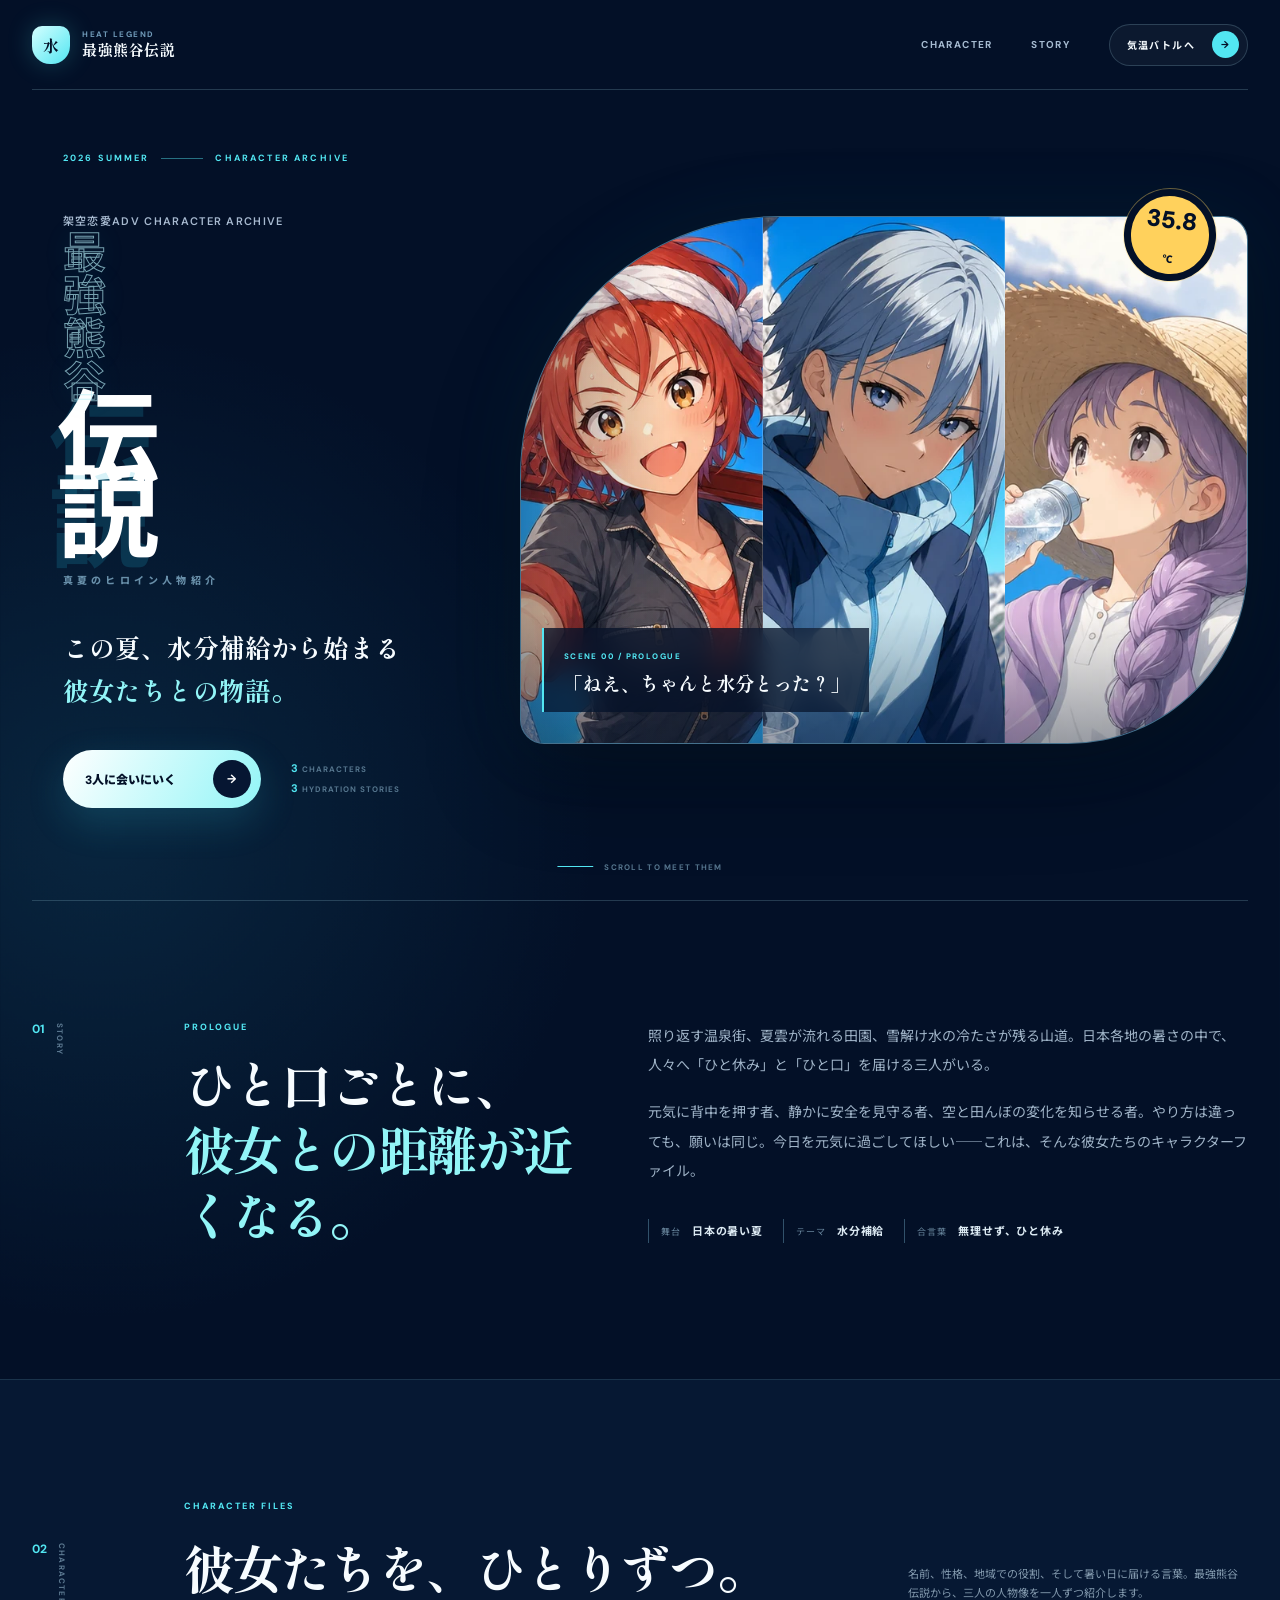
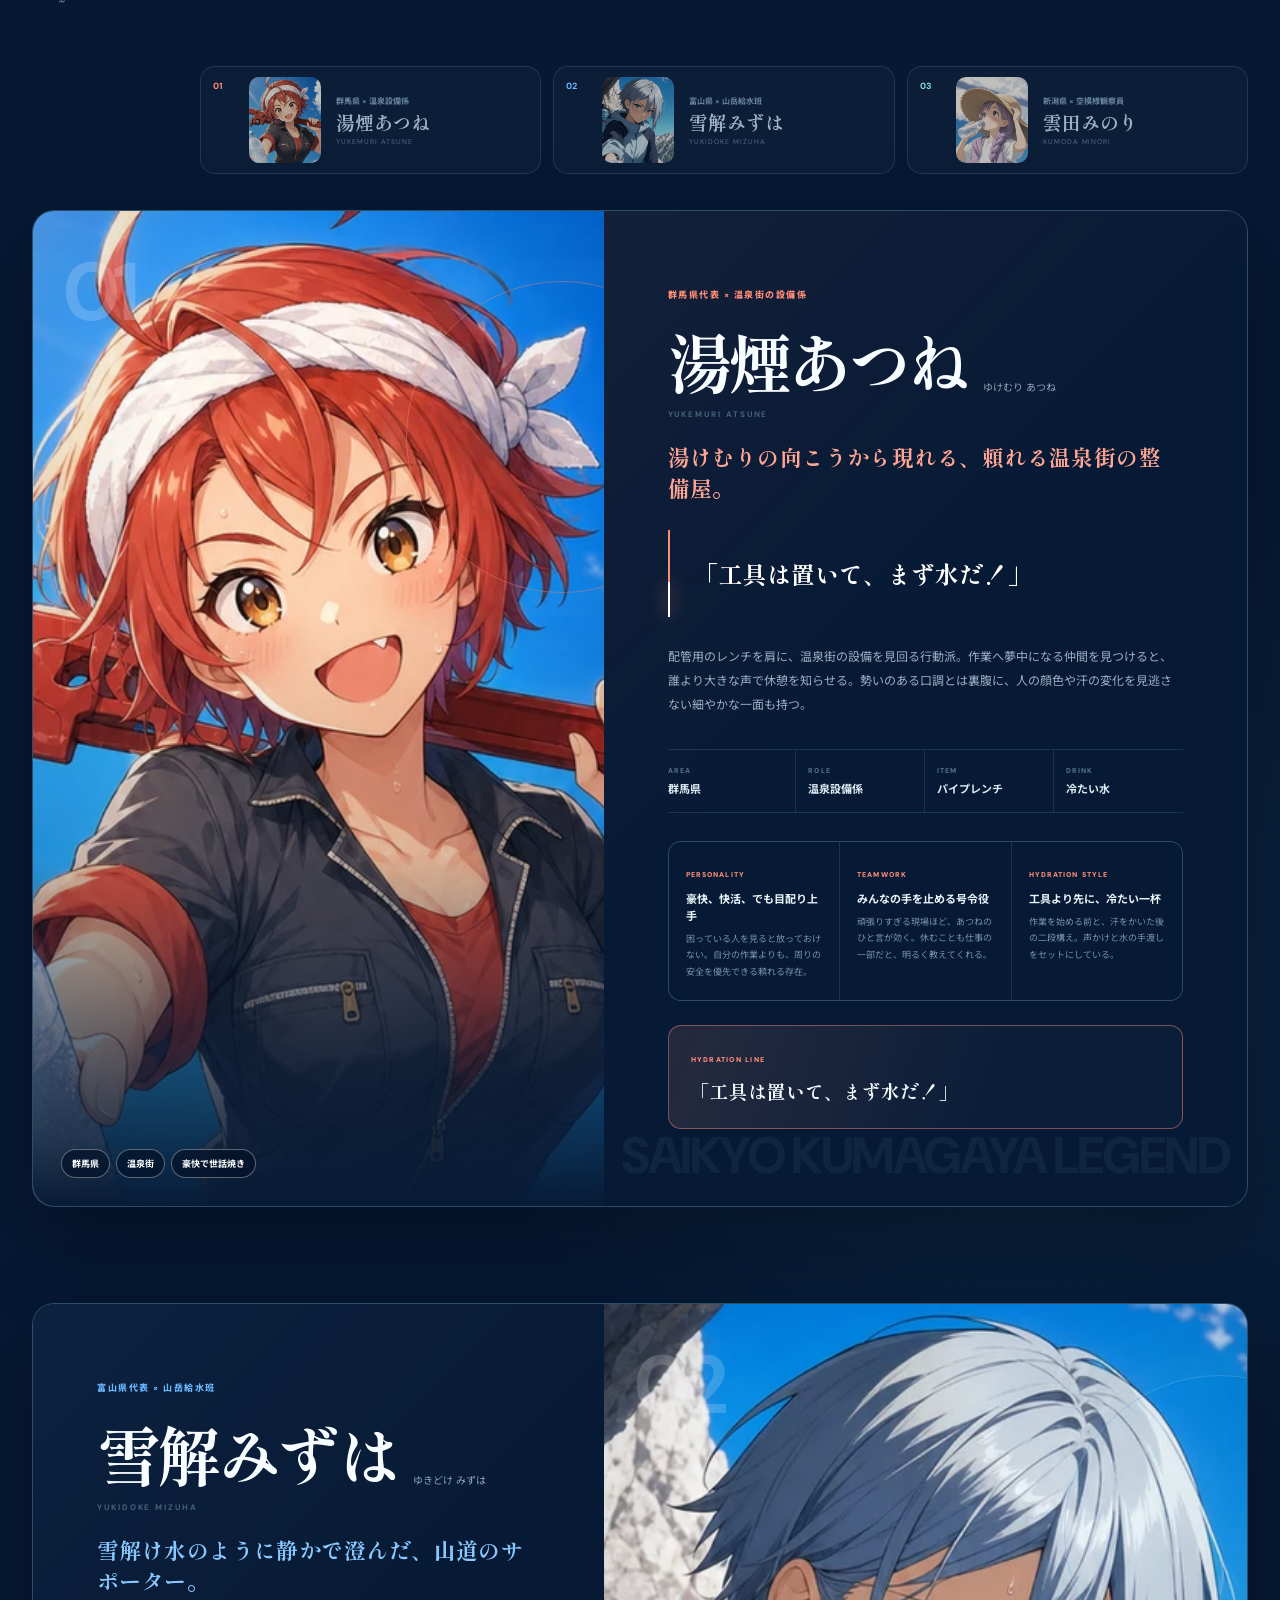
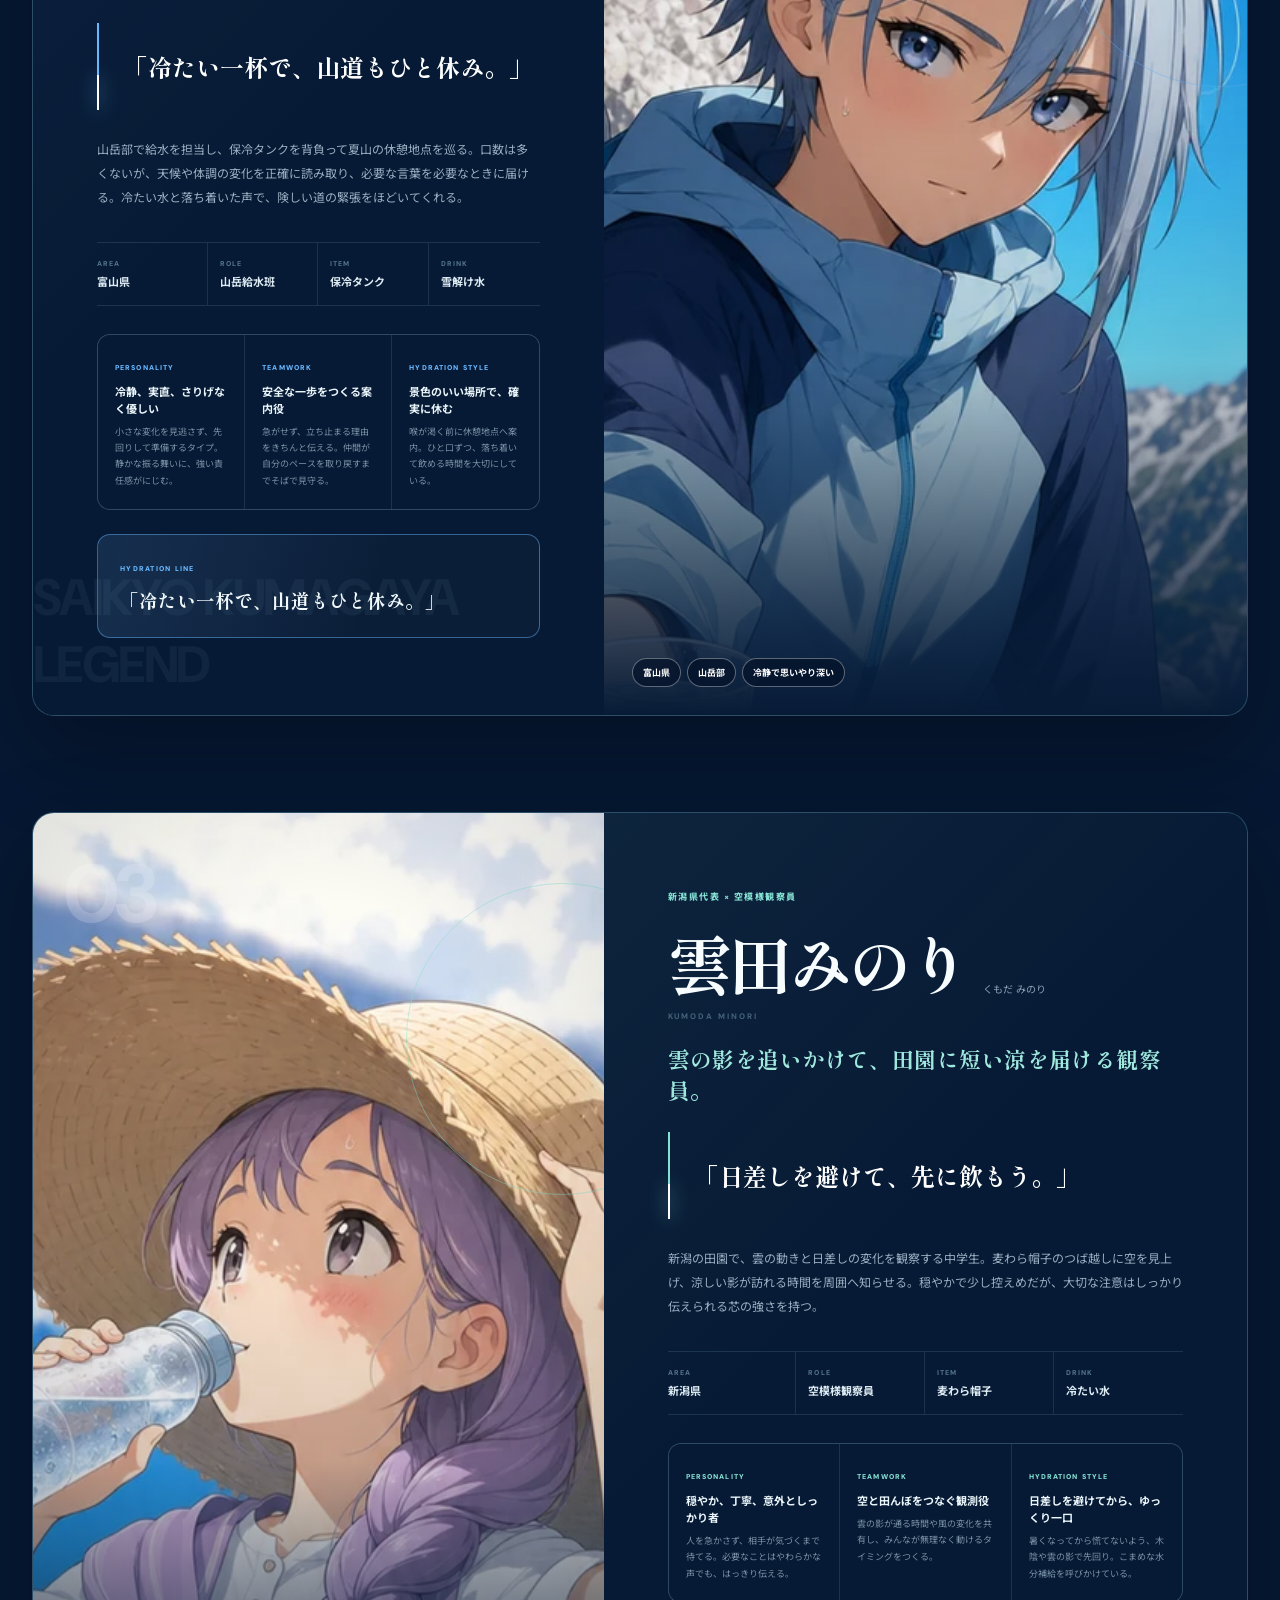
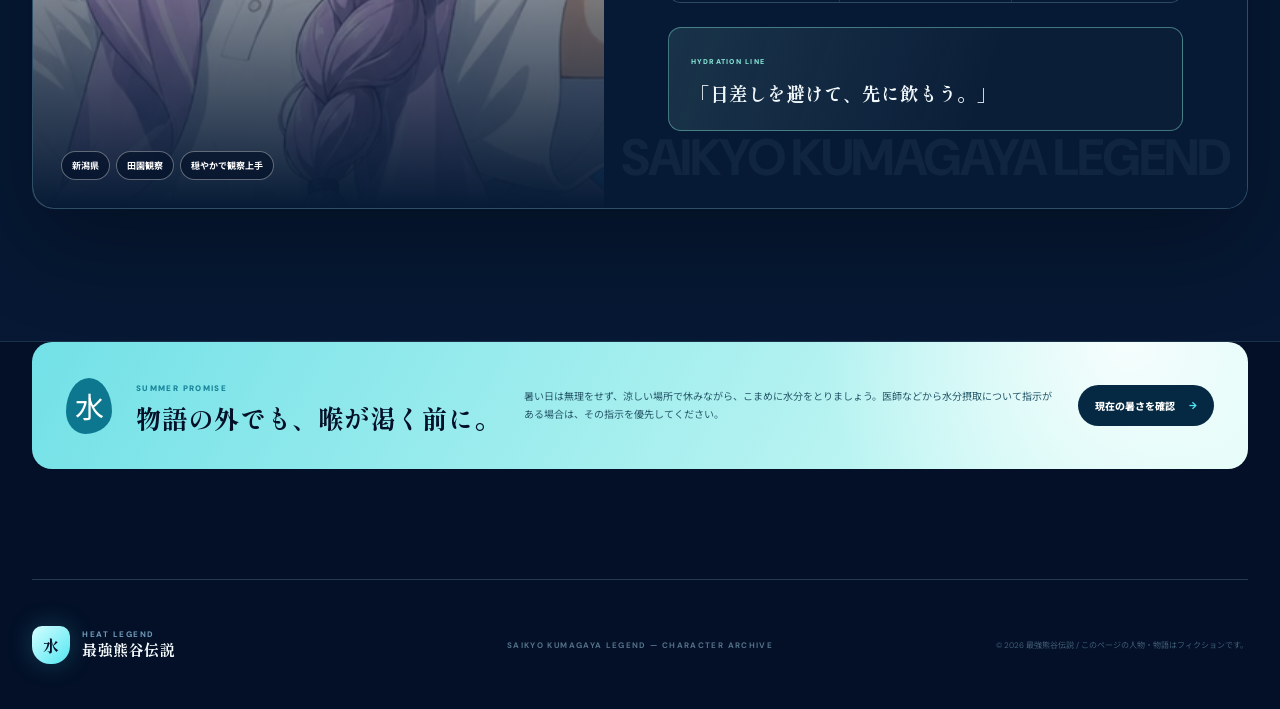
==== characters.html @ d4947cce "人物紹介ページを本編へ統合" ====
<!doctype html>
<html lang="ja">
<head>
  <meta charset="utf-8">
  <meta name="viewport" content="width=device-width, initial-scale=1">
  <meta name="theme-color" content="#06152f">
  <meta name="description" content="最強熊谷伝説に登場する、暑さと戦う三人のキャラクターを紹介します。">
  <meta property="og:type" content="website">
  <meta property="og:locale" content="ja_JP">
  <meta property="og:site_name" content="最強熊谷伝説">
  <meta property="og:title" content="最強熊谷伝説｜真夏のヒロイン人物紹介">
  <meta property="og:description" content="湯煙あつね、雪解みずは、雲田みのり。水分補給から始まる架空恋愛ADV風キャラクターファイル。">
  <meta property="og:image" content="assets/og-kumagaya-matchup-v4.png">
  <meta name="twitter:card" content="summary_large_image">
  <title>最強熊谷伝説｜真夏のヒロイン人物紹介</title>
  <link rel="icon" type="image/png" sizes="32x32" href="assets/icons/favicon-32.png">
  <link rel="stylesheet" href="css/characters.css?v=20260728-legend1">
</head>
<body>
  <a class="skip-link" href="#main">メインコンテンツへ</a>
  <div class="ambient" aria-hidden="true">
    <span></span><span></span><span></span><span></span>
  </div>

  <header class="topbar">
    <a class="brand" href="index.html" aria-label="最強熊谷伝説 トップへ">
      <span class="brand-mark">水</span>
      <span><small>HEAT LEGEND</small><b>最強熊谷伝説</b></span>
    </a>
    <nav aria-label="ページナビゲーション">
      <a href="#characters">CHARACTER</a>
      <a href="#story">STORY</a>
      <a class="battle-link" href="index.html"><span>気温バトルへ</span><b>→</b></a>
    </nav>
  </header>

  <main id="main">
    <section class="hero" aria-labelledby="hero-title">
      <div class="hero-copy">
        <p class="eyebrow"><span>2026 SUMMER</span><i></i><span>CHARACTER ARCHIVE</span></p>
        <p class="series">架空恋愛ADV CHARACTER ARCHIVE</p>
        <h1 id="hero-title"><span>最強熊谷</span><b>伝説</b></h1>
        <p class="hero-ja">真夏のヒロイン人物紹介</p>
        <p class="hero-tagline">この夏、水分補給から始まる<br><em>彼女たちとの物語。</em></p>
        <div class="hero-actions">
          <a class="primary-cta" href="#characters"><span>3人に会いにいく</span><b>→</b></a>
          <p><span>3</span> CHARACTERS<br><span>3</span> HYDRATION STORIES</p>
        </div>
      </div>
      <div class="hero-visual">
        <div class="hero-art" role="img" aria-label="湯煙あつね、雪解みずは、雲田みのり">
          <span class="adopted-heroine adopted-kaho" aria-hidden="true"></span>
          <span class="adopted-heroine adopted-shizuku" aria-hidden="true"></span>
          <span class="adopted-heroine adopted-suzu" aria-hidden="true"></span>
        </div>
        <div class="hero-caption">
          <small>SCENE 00 / PROLOGUE</small>
          <p>「ねえ、ちゃんと水分とった？」</p>
        </div>
        <span class="sun-readout">35.8<small>℃</small></span>
      </div>
      <div class="scroll-cue" aria-hidden="true"><i></i><span>SCROLL TO MEET THEM</span></div>
    </section>

    <section id="story" class="story-section" aria-labelledby="story-title">
      <div class="section-index"><span>01</span><small>STORY</small></div>
      <div class="story-lead">
        <p class="kicker">PROLOGUE</p>
        <h2 id="story-title">ひと口ごとに、<br><em>彼女との距離が近くなる。</em></h2>
      </div>
      <div class="story-copy">
        <p>照り返す温泉街、夏雲が流れる田園、雪解け水の冷たさが残る山道。日本各地の暑さの中で、人々へ「ひと休み」と「ひと口」を届ける三人がいる。</p>
        <p>元気に背中を押す者、静かに安全を見守る者、空と田んぼの変化を知らせる者。やり方は違っても、願いは同じ。今日を元気に過ごしてほしい――これは、そんな彼女たちのキャラクターファイル。</p>
        <div class="story-meta">
          <span>舞台 <b>日本の暑い夏</b></span>
          <span>テーマ <b>水分補給</b></span>
          <span>合言葉 <b>無理せず、ひと休み</b></span>
        </div>
      </div>
    </section>

    <section id="characters" class="character-section" aria-labelledby="character-title">
      <div class="section-heading">
        <div class="section-index"><span>02</span><small>CHARACTER</small></div>
        <div>
          <p class="kicker">CHARACTER FILES</p>
          <h2 id="character-title">彼女たちを、ひとりずつ。</h2>
        </div>
        <p>名前、性格、地域での役割、そして暑い日に届ける言葉。最強熊谷伝説から、三人の人物像を一人ずつ紹介します。</p>
      </div>

      <nav class="character-tabs roster-nav" aria-label="キャラクター一覧">
        <a class="character-tab" href="#atsune">
          <span class="tab-number">01</span>
          <span class="tab-portrait portrait-kaho" aria-hidden="true"></span>
          <span class="tab-name"><small>群馬県 × 温泉設備係</small><b>湯煙あつね</b><i>YUKEMURI ATSUNE</i></span>
        </a>
        <a class="character-tab" href="#mizuha">
          <span class="tab-number">02</span>
          <span class="tab-portrait portrait-shizuku" aria-hidden="true"></span>
          <span class="tab-name"><small>富山県 × 山岳給水班</small><b>雪解みずは</b><i>YUKIDOKE MIZUHA</i></span>
        </a>
        <a class="character-tab" href="#minori">
          <span class="tab-number">03</span>
          <span class="tab-portrait portrait-suzu" aria-hidden="true"></span>
          <span class="tab-name"><small>新潟県 × 空模様観察員</small><b>雲田みのり</b><i>KUMODA MINORI</i></span>
        </a>
      </nav>

      <div class="profile-list">
        <article id="atsune" class="character-panel profile-card theme-kaho" aria-labelledby="atsune-name">
          <div class="character-stage">
            <div class="character-image portrait-kaho" role="img" aria-label="湯煙あつねのキャラクタービジュアル"></div>
            <span class="character-number">01</span>
            <div class="trait-chips"><span>群馬県</span><span>温泉街</span><span>豪快で世話焼き</span></div>
          </div>
          <div class="character-details">
            <p class="character-role">群馬県代表 × 温泉街の設備係</p>
            <div class="character-name">
              <h3 id="atsune-name">湯煙あつね</h3>
              <span>ゆけむり あつね</span>
              <small>YUKEMURI ATSUNE</small>
            </div>
            <p class="character-catch">湯けむりの向こうから現れる、頼れる温泉街の整備屋。</p>
            <blockquote>「工具は置いて、まず水だ！」</blockquote>
            <p class="character-description">配管用のレンチを肩に、温泉街の設備を見回る行動派。作業へ夢中になる仲間を見つけると、誰より大きな声で休憩を知らせる。勢いのある口調とは裏腹に、人の顔色や汗の変化を見逃さない細やかな一面も持つ。</p>
            <dl class="profile-grid">
              <div><dt>AREA</dt><dd>群馬県</dd></div>
              <div><dt>ROLE</dt><dd>温泉設備係</dd></div>
              <div><dt>ITEM</dt><dd>パイプレンチ</dd></div>
              <div><dt>DRINK</dt><dd>冷たい水</dd></div>
            </dl>
            <div class="profile-notes">
              <section>
                <small>PERSONALITY</small>
                <h4>豪快、快活、でも目配り上手</h4>
                <p>困っている人を見ると放っておけない。自分の作業よりも、周りの安全を優先できる頼れる存在。</p>
              </section>
              <section>
                <small>TEAMWORK</small>
                <h4>みんなの手を止める号令役</h4>
                <p>頑張りすぎる現場ほど、あつねのひと言が効く。休むことも仕事の一部だと、明るく教えてくれる。</p>
              </section>
              <section>
                <small>HYDRATION STYLE</small>
                <h4>工具より先に、冷たい一杯</h4>
                <p>作業を始める前と、汗をかいた後の二段構え。声かけと水の手渡しをセットにしている。</p>
              </section>
            </div>
            <div class="signature-line"><small>HYDRATION LINE</small><p>「工具は置いて、まず水だ！」</p></div>
          </div>
        </article>

        <article id="mizuha" class="character-panel profile-card theme-shizuku is-reverse" aria-labelledby="mizuha-name">
          <div class="character-stage">
            <div class="character-image portrait-shizuku" role="img" aria-label="雪解みずはのキャラクタービジュアル"></div>
            <span class="character-number">02</span>
            <div class="trait-chips"><span>富山県</span><span>山岳部</span><span>冷静で思いやり深い</span></div>
          </div>
          <div class="character-details">
            <p class="character-role">富山県代表 × 山岳給水班</p>
            <div class="character-name">
              <h3 id="mizuha-name">雪解みずは</h3>
              <span>ゆきどけ みずは</span>
              <small>YUKIDOKE MIZUHA</small>
            </div>
            <p class="character-catch">雪解け水のように静かで澄んだ、山道のサポーター。</p>
            <blockquote>「冷たい一杯で、山道もひと休み。」</blockquote>
            <p class="character-description">山岳部で給水を担当し、保冷タンクを背負って夏山の休憩地点を巡る。口数は多くないが、天候や体調の変化を正確に読み取り、必要な言葉を必要なときに届ける。冷たい水と落ち着いた声で、険しい道の緊張をほどいてくれる。</p>
            <dl class="profile-grid">
              <div><dt>AREA</dt><dd>富山県</dd></div>
              <div><dt>ROLE</dt><dd>山岳給水班</dd></div>
              <div><dt>ITEM</dt><dd>保冷タンク</dd></div>
              <div><dt>DRINK</dt><dd>雪解け水</dd></div>
            </dl>
            <div class="profile-notes">
              <section>
                <small>PERSONALITY</small>
                <h4>冷静、実直、さりげなく優しい</h4>
                <p>小さな変化を見逃さず、先回りして準備するタイプ。静かな振る舞いに、強い責任感がにじむ。</p>
              </section>
              <section>
                <small>TEAMWORK</small>
                <h4>安全な一歩をつくる案内役</h4>
                <p>急がせず、立ち止まる理由をきちんと伝える。仲間が自分のペースを取り戻すまでそばで見守る。</p>
              </section>
              <section>
                <small>HYDRATION STYLE</small>
                <h4>景色のいい場所で、確実に休む</h4>
                <p>喉が渇く前に休憩地点へ案内。ひと口ずつ、落ち着いて飲める時間を大切にしている。</p>
              </section>
            </div>
            <div class="signature-line"><small>HYDRATION LINE</small><p>「冷たい一杯で、山道もひと休み。」</p></div>
          </div>
        </article>

        <article id="minori" class="character-panel profile-card theme-suzu" aria-labelledby="minori-name">
          <div class="character-stage">
            <div class="character-image portrait-suzu" role="img" aria-label="雲田みのりのキャラクタービジュアル"></div>
            <span class="character-number">03</span>
            <div class="trait-chips"><span>新潟県</span><span>田園観察</span><span>穏やかで観察上手</span></div>
          </div>
          <div class="character-details">
            <p class="character-role">新潟県代表 × 空模様観察員</p>
            <div class="character-name">
              <h3 id="minori-name">雲田みのり</h3>
              <span>くもだ みのり</span>
              <small>KUMODA MINORI</small>
            </div>
            <p class="character-catch">雲の影を追いかけて、田園に短い涼を届ける観察員。</p>
            <blockquote>「日差しを避けて、先に飲もう。」</blockquote>
            <p class="character-description">新潟の田園で、雲の動きと日差しの変化を観察する中学生。麦わら帽子のつば越しに空を見上げ、涼しい影が訪れる時間を周囲へ知らせる。穏やかで少し控えめだが、大切な注意はしっかり伝えられる芯の強さを持つ。</p>
            <dl class="profile-grid">
              <div><dt>AREA</dt><dd>新潟県</dd></div>
              <div><dt>ROLE</dt><dd>空模様観察員</dd></div>
              <div><dt>ITEM</dt><dd>麦わら帽子</dd></div>
              <div><dt>DRINK</dt><dd>冷たい水</dd></div>
            </dl>
            <div class="profile-notes">
              <section>
                <small>PERSONALITY</small>
                <h4>穏やか、丁寧、意外としっかり者</h4>
                <p>人を急かさず、相手が気づくまで待てる。必要なことはやわらかな声でも、はっきり伝える。</p>
              </section>
              <section>
                <small>TEAMWORK</small>
                <h4>空と田んぼをつなぐ観測役</h4>
                <p>雲の影が通る時間や風の変化を共有し、みんなが無理なく動けるタイミングをつくる。</p>
              </section>
              <section>
                <small>HYDRATION STYLE</small>
                <h4>日差しを避けてから、ゆっくり一口</h4>
                <p>暑くなってから慌てないよう、木陰や雲の影で先回り。こまめな水分補給を呼びかけている。</p>
              </section>
            </div>
            <div class="signature-line"><small>HYDRATION LINE</small><p>「日差しを避けて、先に飲もう。」</p></div>
          </div>
        </article>
      </div>
    </section>

    <section class="safety-section" aria-label="水分補給の案内">
      <span class="safety-icon" aria-hidden="true">水</span>
      <div><small>SUMMER PROMISE</small><h2>物語の外でも、喉が渇く前に。</h2></div>
      <p>暑い日は無理をせず、涼しい場所で休みながら、こまめに水分をとりましょう。医師などから水分摂取について指示がある場合は、その指示を優先してください。</p>
      <a href="index.html">現在の暑さを確認 <span>→</span></a>
    </section>
  </main>

  <footer class="site-footer">
    <a class="brand footer-brand" href="index.html">
      <span class="brand-mark">水</span>
      <span><small>HEAT LEGEND</small><b>最強熊谷伝説</b></span>
    </a>
    <p>SAIKYO KUMAGAYA LEGEND — CHARACTER ARCHIVE</p>
    <small>© 2026 最強熊谷伝説 / このページの人物・物語はフィクションです。</small>
  </footer>
</body>
</html>
---- css/characters.css ----
@import url("https://fonts.googleapis.com/css2?family=DM+Sans:wght@500;600;700&family=Noto+Sans+JP:wght@400;500;600;700;800;900&family=Shippori+Mincho:wght@600;700;800&display=swap");

:root {
  --navy-950: #031027;
  --navy-900: #061632;
  --navy-800: #0b2547;
  --aqua: #52e6f2;
  --aqua-bright: #92f5f7;
  --coral: #ff806f;
  --sun: #ffd15c;
  --paper: #f7fcff;
  --muted: #9db1c8;
  --line: rgba(171, 226, 240, .2);
  --display: "Shippori Mincho", "Yu Mincho", serif;
  --sans: "DM Sans", "Noto Sans JP", system-ui, sans-serif;
}

* { box-sizing: border-box; }
html { scroll-behavior: smooth; background: var(--navy-950); }
body {
  margin: 0;
  min-width: 320px;
  color: var(--paper);
  background:
    radial-gradient(circle at 8% 15%, rgba(39, 160, 198, .15), transparent 31rem),
    radial-gradient(circle at 86% 42%, rgba(255, 118, 98, .08), transparent 27rem),
    var(--navy-950);
  font-family: var(--sans);
  -webkit-font-smoothing: antialiased;
  overflow-x: hidden;
}
a { color: inherit; }
button { color: inherit; font: inherit; }
button, a { -webkit-tap-highlight-color: transparent; }

.skip-link {
  position: fixed;
  z-index: 100;
  top: 12px;
  left: 12px;
  padding: 10px 14px;
  color: var(--navy-950);
  background: var(--aqua);
  border-radius: 8px;
  transform: translateY(-160%);
}
.skip-link:focus { transform: translateY(0); }

.ambient { position: fixed; z-index: -1; inset: 0; pointer-events: none; overflow: hidden; }
.ambient::before {
  content: "";
  position: absolute;
  inset: 0;
  opacity: .15;
  background-image: radial-gradient(rgba(145, 236, 247, .65) .7px, transparent .7px);
  background-size: 24px 24px;
  mask-image: linear-gradient(to bottom, #000, transparent 75%);
}
.ambient span {
  position: absolute;
  width: 190px;
  aspect-ratio: 1;
  border: 1px solid rgba(93, 226, 242, .1);
  border-radius: 50%;
  animation: drift 16s ease-in-out infinite;
}
.ambient span:nth-child(1) { top: 10%; left: -80px; }
.ambient span:nth-child(2) { top: 40%; right: -100px; width: 290px; animation-delay: -5s; }
.ambient span:nth-child(3) { top: 72%; left: 8%; width: 90px; animation-delay: -10s; }
.ambient span:nth-child(4) { top: 83%; right: 12%; width: 120px; animation-delay: -2s; }

.topbar {
  position: relative;
  z-index: 10;
  width: min(1320px, calc(100% - 64px));
  height: 90px;
  margin: 0 auto;
  display: flex;
  align-items: center;
  justify-content: space-between;
  border-bottom: 1px solid var(--line);
}
.brand {
  display: inline-flex;
  align-items: center;
  gap: 12px;
  text-decoration: none;
}
.brand-mark {
  width: 38px;
  height: 38px;
  display: grid;
  place-items: center;
  color: var(--navy-950);
  background: linear-gradient(135deg, #d4ffff, var(--aqua));
  border-radius: 10px 10px 18px 18px;
  box-shadow: 0 0 26px rgba(82, 230, 242, .22);
  font-family: var(--display);
  font-weight: 900;
}
.brand > span:last-child { display: grid; }
.brand small {
  color: #6f99b7;
  font-size: 8px;
  font-weight: 800;
  letter-spacing: .19em;
}
.brand b { font-family: var(--display); font-size: 15px; letter-spacing: .04em; }
.topbar nav { display: flex; align-items: center; gap: clamp(17px, 3vw, 42px); }
.topbar nav > a {
  color: #a6bbd1;
  text-decoration: none;
  font-size: 10px;
  font-weight: 700;
  letter-spacing: .14em;
  transition: color .2s ease;
}
.topbar nav > a:hover { color: var(--aqua); }
.topbar .battle-link {
  min-height: 42px;
  padding: 0 8px 0 17px;
  display: inline-flex;
  align-items: center;
  gap: 17px;
  color: var(--paper);
  border: 1px solid var(--line);
  border-radius: 99px;
  background: rgba(255, 255, 255, .04);
}
.battle-link b {
  width: 27px;
  height: 27px;
  display: grid;
  place-items: center;
  color: var(--navy-950);
  background: var(--aqua);
  border-radius: 50%;
}

main { width: min(1320px, calc(100% - 64px)); margin: 0 auto; }
.hero {
  position: relative;
  min-height: 760px;
  display: grid;
  grid-template-columns: .86fr 1.35fr;
  align-items: center;
  gap: 24px;
  padding: 62px 0 92px;
}
.hero-copy { position: relative; z-index: 2; padding-left: clamp(0px, 2.4vw, 32px); }
.eyebrow {
  display: flex;
  align-items: center;
  gap: 12px;
  margin: 0 0 48px;
  color: var(--aqua);
  font-size: 9px;
  font-weight: 700;
  letter-spacing: .24em;
}
.eyebrow i { width: 42px; height: 1px; background: rgba(82, 230, 242, .45); }
.series { margin: 0 0 4px; color: #a8bad0; font-size: 11px; font-weight: 600; letter-spacing: .12em; }
.hero h1 {
  margin: 0;
  display: grid;
  width: min-content;
  font-size: clamp(72px, 8vw, 132px);
  font-weight: 700;
  letter-spacing: -.08em;
  line-height: .72;
}
.hero h1 span {
  position: relative;
  z-index: 1;
  color: transparent;
  -webkit-text-stroke: 1px rgba(181, 238, 247, .65);
  text-shadow: 0 0 30px rgba(57, 193, 221, .08);
  font-size: .42em;
  letter-spacing: .18em;
  line-height: 1;
}
.hero h1 b {
  margin-left: -.06em;
  color: #fff;
  text-shadow: -8px 10px 0 rgba(35, 184, 214, .18);
}
.hero-ja { margin: 20px 0 0; color: #6990aa; font-size: 10px; font-weight: 800; letter-spacing: .42em; }
.hero-tagline {
  max-width: 450px;
  margin: 38px 0 0;
  font-family: var(--display);
  font-size: clamp(20px, 2vw, 29px);
  font-weight: 700;
  line-height: 1.7;
}
.hero-tagline em { color: var(--aqua-bright); font-style: normal; }
.hero-actions { margin-top: 38px; display: flex; align-items: center; gap: 30px; }
.primary-cta {
  min-width: 198px;
  height: 58px;
  padding: 0 10px 0 22px;
  display: flex;
  align-items: center;
  justify-content: space-between;
  color: var(--navy-950);
  background: linear-gradient(120deg, #fff, var(--aqua-bright));
  border-radius: 99px;
  box-shadow: 0 14px 38px rgba(53, 210, 229, .17);
  text-decoration: none;
  font-size: 12px;
  font-weight: 900;
  transition: transform .25s ease, box-shadow .25s ease;
}
.primary-cta:hover { transform: translateY(-3px); box-shadow: 0 18px 48px rgba(53, 210, 229, .28); }
.primary-cta b {
  width: 38px;
  height: 38px;
  display: grid;
  place-items: center;
  color: #fff;
  background: var(--navy-900);
  border-radius: 50%;
}
.hero-actions p {
  margin: 0;
  color: #56768e;
  font-size: 8px;
  font-weight: 700;
  letter-spacing: .13em;
  line-height: 1.8;
}
.hero-actions p span { color: var(--aqua); font-size: 11px; }

.hero-visual { position: relative; min-width: 0; }
.hero-art {
  position: relative;
  aspect-ratio: 1.38 / 1;
  background: #0a3156;
  border: 1px solid rgba(181, 238, 247, .34);
  border-radius: 260px 24px 180px 24px;
  box-shadow: 0 32px 90px rgba(0, 0, 0, .34), 0 0 80px rgba(42, 177, 210, .08);
  overflow: hidden;
}
.hero-art::after {
  content: "";
  position: absolute;
  inset: 0;
  background:
    linear-gradient(90deg, rgba(3, 16, 39, .32), transparent 20%),
    linear-gradient(0deg, rgba(3, 16, 39, .4), transparent 25%);
  pointer-events: none;
}
.hero-caption {
  position: absolute;
  left: 3%;
  bottom: 6%;
  z-index: 2;
  padding: 15px 20px;
  border-left: 2px solid var(--aqua);
  background: rgba(3, 16, 39, .72);
  backdrop-filter: blur(14px);
}
.hero-caption small { color: var(--aqua); font-size: 8px; font-weight: 800; letter-spacing: .18em; }
.hero-caption p { margin: 5px 0 0; font-family: var(--display); font-size: clamp(15px, 1.5vw, 21px); font-weight: 700; }
.sun-readout {
  position: absolute;
  top: -27px;
  right: 32px;
  width: 92px;
  height: 92px;
  display: grid;
  place-items: center;
  color: var(--navy-950);
  background: var(--sun);
  border: 7px solid var(--navy-950);
  border-radius: 50%;
  box-shadow: 0 0 0 1px rgba(255, 209, 92, .4);
  font-size: 24px;
  font-weight: 900;
  transform: rotate(7deg);
}
.sun-readout small { font-size: 10px; }
.scroll-cue {
  position: absolute;
  left: 50%;
  bottom: 28px;
  display: flex;
  align-items: center;
  gap: 11px;
  color: #56768e;
  font-size: 8px;
  font-weight: 700;
  letter-spacing: .16em;
  transform: translateX(-50%);
}
.scroll-cue i {
  position: relative;
  width: 36px;
  height: 1px;
  background: #385a73;
  overflow: hidden;
}
.scroll-cue i::after {
  content: "";
  position: absolute;
  inset: 0;
  background: var(--aqua);
  animation: scroll-line 2.4s ease-in-out infinite;
}

.story-section {
  display: grid;
  grid-template-columns: 88px .8fr 1.2fr;
  gap: clamp(24px, 5vw, 80px);
  padding: 120px 0 132px;
  border-top: 1px solid var(--line);
}
.section-index { display: flex; align-items: flex-start; gap: 10px; }
.section-index span { color: var(--aqua); font-size: 12px; font-weight: 700; }
.section-index small {
  padding-top: 2px;
  color: #5c7991;
  font-size: 8px;
  font-weight: 700;
  letter-spacing: .15em;
  writing-mode: vertical-rl;
}
.kicker { margin: 0 0 18px; color: var(--aqua); font-size: 9px; font-weight: 800; letter-spacing: .22em; }
.story-lead h2,
.route-copy h2 {
  margin: 0;
  font-family: var(--display);
  font-size: clamp(37px, 4vw, 62px);
  letter-spacing: -.05em;
  line-height: 1.28;
}
.story-lead h2 em,
.route-copy h2 em { color: var(--aqua-bright); font-style: normal; }
.story-copy { max-width: 650px; color: #9fb3c7; font-family: "Noto Sans JP", sans-serif; font-size: 14px; line-height: 2.1; }
.story-copy p { margin: 0 0 18px; }
.story-meta { margin-top: 34px; display: flex; flex-wrap: wrap; gap: 20px; }
.story-meta span { padding-left: 12px; color: #66839a; border-left: 1px solid #31516a; font-size: 9px; letter-spacing: .1em; }
.story-meta b { margin-left: 8px; color: #dceaf3; font-size: 11px; }

.character-section {
  margin-inline: calc(50% - 50vw);
  padding: 120px max(32px, calc((100vw - 1320px) / 2)) 132px;
  background:
    radial-gradient(circle at 80% 32%, rgba(63, 211, 230, .08), transparent 35rem),
    #061833;
  border-block: 1px solid rgba(164, 227, 238, .13);
}
.section-heading {
  display: grid;
  grid-template-columns: 88px 1fr auto;
  gap: clamp(24px, 5vw, 80px);
  align-items: end;
}
.section-heading h2 { margin: 0; font-family: var(--display); font-size: clamp(34px, 4vw, 56px); letter-spacing: -.05em; }
.section-heading > p {
  max-width: 340px;
  margin: 0;
  color: #8299ad;
  font-size: 11px;
  line-height: 1.8;
}
.character-tabs {
  display: grid;
  grid-template-columns: repeat(3, 1fr);
  gap: 12px;
  margin: 62px 0 18px 168px;
}
.character-tab {
  position: relative;
  min-width: 0;
  min-height: 108px;
  padding: 10px 12px;
  display: grid;
  grid-template-columns: 25px 76px minmax(0, 1fr);
  align-items: center;
  gap: 11px;
  color: #7690a6;
  border: 1px solid rgba(166, 222, 235, .14);
  border-radius: 15px;
  background: rgba(255, 255, 255, .025);
  cursor: pointer;
  text-align: left;
  transition: transform .22s ease, border-color .22s ease, background .22s ease;
}
.character-tab:hover { transform: translateY(-3px); border-color: rgba(129, 230, 242, .38); }
.character-tab.is-active {
  color: #fff;
  border-color: rgba(131, 235, 245, .7);
  background: linear-gradient(115deg, rgba(43, 182, 207, .15), rgba(255, 255, 255, .04));
  box-shadow: inset 0 0 35px rgba(61, 215, 233, .05), 0 12px 40px rgba(0, 0, 0, .14);
}
.tab-number { align-self: start; padding-top: 3px; color: #42667e; font-size: 9px; font-weight: 700; }
.character-tab.is-active .tab-number { color: var(--aqua); }
.tab-portrait {
  width: 72px;
  height: 86px;
  display: block;
  background-image: none;
  background-size: 315% auto;
  border-radius: 10px;
  filter: saturate(.72) brightness(.76);
}
.character-tab.is-active .tab-portrait { filter: none; }
.portrait-kaho { --portrait-x: 50%; }
.portrait-shizuku { --portrait-x: 7%; }
.portrait-suzu { --portrait-x: 94%; }
.tab-portrait.portrait-kaho,
.tab-portrait.portrait-shizuku,
.tab-portrait.portrait-suzu { background-position: var(--portrait-x) 40%; }
.tab-name { min-width: 0; display: grid; gap: 2px; }
.tab-name small { color: #66849a; font-size: 8px; font-weight: 700; }
.tab-name b { color: inherit; font-family: var(--display); font-size: clamp(15px, 1.45vw, 21px); white-space: nowrap; }
.tab-name i { overflow: hidden; color: #4f6c82; font-size: 7px; font-style: normal; letter-spacing: .14em; text-overflow: ellipsis; white-space: nowrap; }

.character-panel {
  --theme: #ff8c75;
  display: grid;
  grid-template-columns: minmax(360px, .94fr) 1.06fr;
  min-height: 690px;
  margin-left: 168px;
  border: 1px solid rgba(158, 223, 237, .24);
  border-radius: 22px;
  background: #081f3c;
  box-shadow: 0 34px 90px rgba(0, 0, 0, .28);
  overflow: hidden;
}
.character-panel.theme-shizuku { --theme: #68b8ff; }
.character-panel.theme-suzu { --theme: #84e1d3; }
.character-stage { position: relative; min-height: 690px; overflow: hidden; background: #0a3156; }
.character-stage::before {
  content: "";
  position: absolute;
  inset: 0;
  z-index: 1;
  background:
    linear-gradient(0deg, #071b36 0%, transparent 35%),
    radial-gradient(circle at 50% 25%, transparent 0 20%, rgba(3, 16, 39, .22) 75%);
  pointer-events: none;
}
.character-stage::after {
  content: "";
  position: absolute;
  top: 7%;
  right: -20%;
  width: 310px;
  aspect-ratio: 1;
  border: 1px solid color-mix(in srgb, var(--theme) 44%, transparent);
  border-radius: 50%;
  box-shadow: 0 0 0 24px rgba(255, 255, 255, .015), 0 0 0 58px rgba(255, 255, 255, .012);
}
.character-image {
  position: absolute;
  inset: 0;
  background-image: none;
  background-size: 315% auto;
  background-position: var(--portrait-x) 45%;
  background-repeat: no-repeat;
  transition: opacity .18s ease, transform .5s ease;
}
.character-image.is-changing { opacity: .18; transform: scale(1.02); }
.character-number {
  position: absolute;
  z-index: 2;
  top: 28px;
  left: 30px;
  color: rgba(255, 255, 255, .18);
  font-size: 82px;
  font-weight: 700;
  letter-spacing: -.08em;
}
.trait-chips {
  position: absolute;
  z-index: 2;
  left: 28px;
  bottom: 28px;
  display: flex;
  flex-wrap: wrap;
  gap: 6px;
}
.trait-chips span {
  padding: 7px 10px;
  color: #fff;
  border: 1px solid rgba(255, 255, 255, .35);
  border-radius: 99px;
  background: rgba(3, 16, 39, .66);
  backdrop-filter: blur(8px);
  font-size: 9px;
  font-weight: 700;
}
.character-details {
  position: relative;
  padding: clamp(48px, 6vw, 86px) clamp(38px, 5vw, 74px);
  background:
    linear-gradient(135deg, color-mix(in srgb, var(--theme) 5%, transparent), transparent 44%),
    #071a35;
}
.character-details::after {
  content: "SAIKYO KUMAGAYA LEGEND";
  position: absolute;
  right: 18px;
  bottom: 17px;
  color: rgba(174, 222, 234, .06);
  font-size: clamp(28px, 4vw, 60px);
  font-weight: 800;
  letter-spacing: -.05em;
}
.character-role { margin: 0 0 13px; color: var(--theme); font-size: 9px; font-weight: 800; letter-spacing: .17em; }
.character-name { display: grid; grid-template-columns: auto 1fr; align-items: end; column-gap: 15px; }
.character-name h3 { margin: 0; font-family: var(--display); font-size: clamp(42px, 5vw, 69px); letter-spacing: -.06em; }
.character-name span { padding-bottom: 12px; color: #8ca3b8; font-size: 10px; }
.character-name small { grid-column: 1 / -1; margin-top: 3px; color: #45647b; font-size: 8px; font-weight: 700; letter-spacing: .24em; }
.character-details blockquote {
  position: relative;
  margin: 42px 0 28px;
  padding: 22px 0 22px 25px;
  color: #fff;
  border-left: 2px solid var(--theme);
  font-family: var(--display);
  font-size: clamp(18px, 2vw, 24px);
  font-weight: 700;
  line-height: 1.8;
}
.character-details blockquote::after {
  content: "";
  position: absolute;
  left: -2px;
  bottom: 0;
  width: 2px;
  height: 40%;
  background: #fff;
  box-shadow: 0 0 18px var(--theme);
}
.character-description { max-width: 610px; margin: 0; color: #9aafc2; font-size: 12px; line-height: 2; }
.profile-grid { margin: 32px 0 0; display: grid; grid-template-columns: repeat(4, 1fr); border-block: 1px solid rgba(170, 220, 234, .13); }
.profile-grid div { padding: 16px 12px; border-right: 1px solid rgba(170, 220, 234, .13); }
.profile-grid div:first-child { padding-left: 0; }
.profile-grid div:last-child { border-right: 0; }
.profile-grid dt { color: #55758d; font-size: 7px; font-weight: 800; letter-spacing: .15em; }
.profile-grid dd { margin: 5px 0 0; color: #dceaf2; font-size: 11px; font-weight: 700; white-space: nowrap; }
.voice-card { position: relative; z-index: 1; margin-top: 30px; }
.voice-label { color: #4f7089; font-size: 7px; font-weight: 800; letter-spacing: .18em; }
.voice-card button {
  width: 100%;
  min-height: 58px;
  margin-top: 8px;
  padding: 10px 16px;
  display: flex;
  align-items: center;
  gap: 13px;
  color: #cfe0e9;
  border: 1px solid rgba(161, 220, 235, .16);
  border-radius: 12px;
  background: rgba(255, 255, 255, .025);
  cursor: pointer;
  text-align: left;
}
.voice-card button:hover { border-color: color-mix(in srgb, var(--theme) 60%, #fff); }
.play-icon {
  width: 33px;
  height: 33px;
  flex: 0 0 auto;
  display: grid;
  place-items: center;
  color: var(--navy-950);
  background: var(--theme);
  border-radius: 50%;
  font-size: 10px;
  box-shadow: 0 0 24px color-mix(in srgb, var(--theme) 30%, transparent);
}

.route-section {
  display: grid;
  grid-template-columns: .72fr 1.28fr;
  gap: clamp(44px, 7vw, 110px);
  align-items: center;
  padding: 140px 0;
}
.route-copy .section-index { margin-bottom: 58px; }
.route-copy > p:last-child { max-width: 470px; margin: 28px 0 0; color: #849cb0; font-size: 12px; line-height: 1.9; }
.novel-window {
  position: relative;
  border: 1px solid rgba(146, 224, 238, .32);
  border-radius: 18px;
  background: #071a36;
  box-shadow: 0 35px 90px rgba(0, 0, 0, .38);
  overflow: hidden;
}
.window-bar {
  height: 42px;
  padding: 0 15px;
  display: flex;
  align-items: center;
  justify-content: space-between;
  color: #64839a;
  border-bottom: 1px solid rgba(160, 221, 234, .13);
  background: #091f3d;
}
.window-bar > span { display: flex; gap: 5px; }
.window-bar i { width: 6px; height: 6px; border-radius: 50%; background: #365b73; }
.window-bar i:first-child { background: var(--coral); }
.window-bar small { font-size: 7px; font-weight: 800; letter-spacing: .16em; }
.window-bar b { padding: 4px 8px; border: 1px solid #294f68; border-radius: 99px; font-size: 7px; }
.novel-scene { position: relative; min-height: 430px; overflow: hidden; background: #0b4166; }
.novel-scene::before {
  content: "";
  position: absolute;
  inset: 0;
  background:
    linear-gradient(0deg, #06142d 0%, rgba(6, 20, 45, .16) 58%),
    linear-gradient(135deg, #123f61, #071a36);
  filter: blur(12px) saturate(.75);
  transform: scale(1.08);
  opacity: .46;
}
.novel-portrait {
  position: absolute;
  inset: -5% 0 0 25%;
  background-image: none;
  background-size: 315% auto;
  background-position: var(--portrait-x) 45%;
  background-repeat: no-repeat;
  filter: drop-shadow(0 18px 20px rgba(0, 0, 0, .35));
  transition: opacity .18s ease;
}
.dialogue-box {
  position: absolute;
  z-index: 2;
  left: 4%;
  right: 4%;
  bottom: 4%;
  min-height: 116px;
  padding: 25px 45px 21px 28px;
  border: 1px solid rgba(194, 238, 245, .54);
  border-radius: 13px;
  background: rgba(3, 16, 39, .88);
  backdrop-filter: blur(13px);
}
.dialogue-box > span {
  position: absolute;
  top: -13px;
  left: 18px;
  padding: 6px 20px;
  color: var(--navy-950);
  background: var(--aqua-bright);
  border-radius: 99px;
  font-family: var(--display);
  font-size: 11px;
  font-weight: 800;
}
.dialogue-box p { margin: 8px 0 0; font-family: var(--display); font-size: clamp(14px, 1.6vw, 20px); line-height: 1.7; }
.dialogue-next { position: absolute; right: 18px; bottom: 14px; color: var(--aqua); font-size: 8px; animation: blink 1.2s ease-in-out infinite; }
.choice-panel { padding: 17px 20px; display: grid; grid-template-columns: auto 1fr; gap: 17px; align-items: center; background: #06152e; }
.choice-panel > p { margin: 0; color: #6d8ba2; font-size: 8px; font-weight: 800; letter-spacing: .14em; }
.choice-panel > div { display: grid; grid-template-columns: 1fr 1fr; gap: 8px; }
.choice-panel button {
  min-height: 43px;
  padding: 8px 12px;
  color: #cbdce7;
  border: 1px solid rgba(162, 219, 232, .18);
  border-radius: 9px;
  background: rgba(255, 255, 255, .025);
  cursor: pointer;
  font-size: 10px;
  font-weight: 700;
  text-align: left;
  transition: border-color .2s ease, background .2s ease;
}
.choice-panel button:hover { color: #fff; border-color: var(--aqua); background: rgba(82, 230, 242, .08); }
.choice-panel button span { margin-right: 8px; color: var(--aqua); font-size: 7px; }
.affection-meter { padding: 10px 20px 16px; display: grid; grid-template-columns: auto 1fr auto; align-items: center; gap: 12px; background: #06152e; }
.affection-meter > span { color: #55768e; font-size: 7px; font-weight: 800; letter-spacing: .14em; }
.affection-meter > div { height: 5px; overflow: hidden; background: #173650; border-radius: 99px; }
.affection-meter i { display: block; width: 42%; height: 100%; background: linear-gradient(90deg, #45d5df, #fff, #ff8f7b); border-radius: inherit; transition: width .6s cubic-bezier(.2,.8,.2,1); }
.affection-meter b { color: var(--aqua); font-size: 9px; }

.safety-section {
  margin-bottom: 110px;
  padding: 33px 34px;
  display: grid;
  grid-template-columns: auto auto minmax(260px, 1fr) auto;
  align-items: center;
  gap: 24px;
  color: var(--navy-950);
  background:
    radial-gradient(circle at 90% 0, rgba(255, 255, 255, .82), transparent 28%),
    linear-gradient(120deg, #72e1e7, #d9fcf6);
  border-radius: 20px;
}
.safety-icon {
  width: 46px;
  height: 56px;
  display: grid;
  place-items: center;
  color: #fff;
  background: #0d7790;
  border-radius: 50% 50% 58% 42% / 60% 60% 40% 40%;
  font-size: 29px;
}
.safety-section small { color: #178399; font-size: 8px; font-weight: 900; letter-spacing: .17em; }
.safety-section h2 { margin: 3px 0 0; font-family: var(--display); font-size: clamp(18px, 2vw, 28px); }
.safety-section p { margin: 0; color: #28596b; font-size: 10px; line-height: 1.8; }
.safety-section a {
  padding: 13px 17px;
  display: inline-flex;
  align-items: center;
  gap: 14px;
  color: #fff;
  background: #062943;
  border-radius: 99px;
  text-decoration: none;
  font-size: 10px;
  font-weight: 800;
  white-space: nowrap;
}
.safety-section a span { color: var(--aqua); }

.site-footer {
  width: min(1320px, calc(100% - 64px));
  min-height: 130px;
  margin: 0 auto;
  display: grid;
  grid-template-columns: 1fr auto 1fr;
  align-items: center;
  gap: 20px;
  border-top: 1px solid var(--line);
}
.footer-brand { justify-self: start; }
.site-footer > p { color: #547289; font-size: 8px; font-weight: 700; letter-spacing: .17em; }
.site-footer > small { justify-self: end; color: #405e75; font-size: 8px; text-align: right; }

@keyframes drift { 50% { transform: translateY(-22px) scale(1.04); opacity: .45; } }
@keyframes scroll-line { 0% { transform: translateX(-100%); } 55%, 100% { transform: translateX(110%); } }
@keyframes blink { 50% { opacity: .2; transform: translateY(2px); } }

@media (max-width: 1050px) {
  .hero { min-height: auto; grid-template-columns: .8fr 1.2fr; padding-block: 80px 100px; }
  .story-section { grid-template-columns: 55px 1fr 1.2fr; gap: 30px; }
  .character-tabs, .character-panel { margin-left: 0; }
  .character-panel { grid-template-columns: .85fr 1.15fr; }
  .character-details { padding-inline: 38px; }
  .profile-grid { grid-template-columns: repeat(2, 1fr); }
  .profile-grid div:nth-child(2) { border-right: 0; }
  .section-heading { grid-template-columns: 55px 1fr; }
  .section-heading > p { grid-column: 2; }
  .safety-section { grid-template-columns: auto 1fr auto; }
  .safety-section > p { grid-column: 2; }
  .safety-section > a { grid-column: 3; grid-row: 1 / 3; }
}

@media (max-width: 780px) {
  .topbar, main, .site-footer { width: min(100% - 32px, 1320px); }
  .topbar { height: 74px; }
  .topbar nav > a:not(.battle-link) { display: none; }
  .topbar .battle-link { padding-left: 12px; }
  .topbar .battle-link span { display: none; }
  .hero { display: flex; flex-direction: column; align-items: stretch; padding: 54px 0 95px; }
  .hero-copy { padding: 0 6px; }
  .eyebrow { margin-bottom: 30px; }
  .hero h1 { font-size: clamp(82px, 25vw, 112px); }
  .hero-tagline { margin-top: 30px; }
  .hero-visual { margin: 26px -16px 0; }
  .hero-art { aspect-ratio: .94 / 1; background-position: center; border-radius: 130px 16px 95px 16px; }
  .sun-readout { top: -23px; right: 13px; width: 76px; height: 76px; border-width: 6px; font-size: 20px; }
  .hero-caption { left: 5%; bottom: 4%; }
  .scroll-cue { bottom: 30px; }
  .story-section { grid-template-columns: 1fr; padding: 90px 0; }
  .story-section .section-index { display: none; }
  .story-copy { font-size: 13px; }
  .character-section { margin-inline: -16px; padding: 88px 16px 95px; }
  .section-heading { grid-template-columns: 1fr; gap: 8px; }
  .section-heading .section-index { display: none; }
  .section-heading > p { grid-column: auto; margin-top: 12px; }
  .character-tabs { display: flex; margin-top: 35px; overflow-x: auto; scroll-snap-type: x mandatory; scrollbar-width: none; }
  .character-tab { flex: 0 0 84%; scroll-snap-align: center; }
  .character-panel { grid-template-columns: 1fr; min-height: 0; }
  .character-stage { min-height: 560px; }
  .character-details { padding: 45px 25px 55px; }
  .character-name h3 { font-size: 46px; }
  .character-details blockquote { margin-top: 33px; font-size: 18px; }
  .route-section { grid-template-columns: 1fr; padding: 95px 0; }
  .route-copy .section-index { display: none; }
  .novel-scene { min-height: 420px; }
  .choice-panel { grid-template-columns: 1fr; }
  .choice-panel > div { grid-template-columns: 1fr; }
  .safety-section { grid-template-columns: auto 1fr; margin-bottom: 70px; padding: 26px 22px; }
  .safety-section > p, .safety-section > a { grid-column: 1 / -1; grid-row: auto; }
  .safety-section a { justify-content: center; }
  .site-footer { padding-block: 35px; grid-template-columns: 1fr; justify-items: start; }
  .site-footer > small { justify-self: start; text-align: left; }
}

@media (max-width: 470px) {
  .brand-mark { width: 34px; height: 34px; }
  .brand b { font-size: 13px; }
  .hero-actions { align-items: flex-start; flex-direction: column; gap: 17px; }
  .primary-cta { width: 100%; }
  .hero-art { aspect-ratio: .82 / 1; }
  .hero-caption { right: 5%; }
  .character-tab { flex-basis: 94%; grid-template-columns: 22px 64px 1fr; }
  .tab-portrait { width: 62px; height: 76px; }
  .character-stage { min-height: 480px; }
  .profile-grid dd { font-size: 10px; }
  .novel-window { margin-inline: -8px; }
  .novel-scene { min-height: 390px; }
  .novel-portrait { left: 4%; }
  .dialogue-box { padding-inline: 20px; }
  .affection-meter { grid-template-columns: 1fr auto; }
  .affection-meter > div { grid-column: 1 / -1; grid-row: 2; }
}

@media (prefers-reduced-motion: reduce) {
  html { scroll-behavior: auto; }
  *, *::before, *::after { animation: none !important; transition: none !important; }
}

/* CHARACTER ARCHIVE — one complete profile per heroine */
.roster-nav .character-tab {
  color: #9bb1c4;
  text-decoration: none;
}

.roster-nav .character-tab:nth-child(1) { --roster-accent: #ff8c75; }
.roster-nav .character-tab:nth-child(2) { --roster-accent: #68b8ff; }
.roster-nav .character-tab:nth-child(3) { --roster-accent: #84e1d3; }

.roster-nav .character-tab:hover,
.roster-nav .character-tab:focus-visible {
  color: #fff;
  border-color: color-mix(in srgb, var(--roster-accent) 68%, #fff);
  background: color-mix(in srgb, var(--roster-accent) 10%, transparent);
  outline: none;
}

.roster-nav .character-tab .tab-number {
  color: var(--roster-accent);
}

.profile-list {
  display: grid;
  gap: 96px;
  margin-top: 36px;
}

.profile-card {
  margin-left: 0;
  min-height: 760px;
  scroll-margin-top: 26px;
}

.profile-card .character-stage {
  min-height: 760px;
}

.profile-card.is-reverse .character-stage {
  grid-column: 2;
  grid-row: 1;
}

.profile-card.is-reverse .character-details {
  grid-column: 1;
  grid-row: 1;
}

.character-catch {
  margin: 22px 0 0;
  color: color-mix(in srgb, var(--theme) 78%, #fff);
  font-family: var(--display);
  font-size: clamp(16px, 1.7vw, 22px);
  font-weight: 700;
  letter-spacing: .02em;
}

.profile-card .character-details blockquote {
  margin-top: 27px;
}

.profile-notes {
  position: relative;
  z-index: 1;
  display: grid;
  grid-template-columns: repeat(3, minmax(0, 1fr));
  gap: 1px;
  margin-top: 28px;
  overflow: hidden;
  border: 1px solid rgba(170, 220, 234, .13);
  border-radius: 13px;
  background: rgba(170, 220, 234, .13);
}

.profile-notes section {
  min-width: 0;
  padding: 19px 17px 20px;
  background: #071a35;
}

.profile-notes small {
  color: var(--theme);
  font-size: 7px;
  font-weight: 900;
  letter-spacing: .16em;
}

.profile-notes h4 {
  margin: 8px 0 7px;
  color: #eaf5fa;
  font-family: "Noto Sans JP", sans-serif;
  font-size: 11px;
  line-height: 1.55;
}

.profile-notes p {
  margin: 0;
  color: #7891a6;
  font-size: 9px;
  line-height: 1.8;
}

.signature-line {
  position: relative;
  z-index: 1;
  margin-top: 24px;
  padding: 20px 22px 21px;
  border: 1px solid color-mix(in srgb, var(--theme) 45%, transparent);
  border-radius: 13px;
  background:
    linear-gradient(110deg, color-mix(in srgb, var(--theme) 11%, transparent), transparent 62%),
    rgba(255, 255, 255, .02);
}

.signature-line small {
  color: var(--theme);
  font-size: 7px;
  font-weight: 900;
  letter-spacing: .18em;
}

.signature-line p {
  margin: 8px 0 0;
  color: #f2f9fc;
  font-family: var(--display);
  font-size: clamp(14px, 1.45vw, 19px);
  font-weight: 700;
  line-height: 1.75;
}

.profile-card + .profile-card {
  position: relative;
}

.profile-card + .profile-card::before {
  content: "";
  position: absolute;
  top: -49px;
  left: 50%;
  width: 1px;
  height: 28px;
  background: linear-gradient(var(--aqua), transparent);
}

@media (max-width: 1050px) {
  .profile-card {
    grid-template-columns: .82fr 1.18fr;
  }

  .profile-card.is-reverse {
    grid-template-columns: 1.18fr .82fr;
  }

  .profile-notes {
    grid-template-columns: 1fr;
  }
}

@media (max-width: 780px) {
  .roster-nav {
    margin-bottom: 5px;
  }

  .profile-list {
    gap: 66px;
    margin-top: 24px;
  }

  .profile-card,
  .profile-card.is-reverse {
    grid-template-columns: 1fr;
    min-height: 0;
  }

  .profile-card .character-stage,
  .profile-card.is-reverse .character-stage {
    grid-column: 1;
    grid-row: 1;
    min-height: 560px;
  }

  .profile-card .character-details,
  .profile-card.is-reverse .character-details {
    grid-column: 1;
    grid-row: 2;
  }

  .profile-notes {
    grid-template-columns: 1fr;
  }

  .profile-notes section {
    padding: 18px 16px;
  }

  .profile-notes h4 {
    font-size: 12px;
  }

  .profile-notes p {
    font-size: 10px;
  }

  .profile-card + .profile-card::before {
    top: -36px;
  }
}

@media (max-width: 470px) {
  .profile-card .character-stage,
  .profile-card.is-reverse .character-stage {
    min-height: 480px;
  }

  .character-catch {
    font-size: 16px;
  }

  .signature-line {
    padding: 18px 17px;
  }

  .signature-line p {
    font-size: 15px;
  }
}

/* Adopted artwork from the main 最強熊谷伝説 site */
.hero-art {
  display: grid;
  grid-template-columns: repeat(3, 1fr);
  background: #0a3156;
}

.adopted-heroine {
  min-width: 0;
  background-position: center;
  background-size: cover;
  box-shadow: inset -1px 0 rgba(255, 255, 255, .2);
}

.adopted-kaho {
  background-image: url("../assets/characters/pref-gunma.webp");
}

.adopted-shizuku {
  background-image: url("../assets/characters/pref-toyama.webp");
}

.adopted-suzu {
  background-image: url("../assets/characters/pref-niigata.webp");
}

.tab-portrait,
.character-image {
  background-size: cover;
  background-repeat: no-repeat;
}

.tab-portrait.portrait-kaho,
.character-image.portrait-kaho {
  background-image: url("../assets/characters/pref-gunma.webp");
  background-position: center;
}

.tab-portrait.portrait-shizuku,
.character-image.portrait-shizuku {
  background-image: url("../assets/characters/pref-toyama.webp");
  background-position: center;
}

.tab-portrait.portrait-suzu,
.character-image.portrait-suzu {
  background-image: url("../assets/characters/pref-niigata.webp");
  background-position: center;
}

@media (max-width: 780px) {
  .hero-art {
    grid-template-columns: 1fr 1.15fr 1fr;
  }

  .adopted-kaho { background-position: 52% center; }
  .adopted-shizuku { background-position: 50% center; }
  .adopted-suzu { background-position: 48% center; }
}
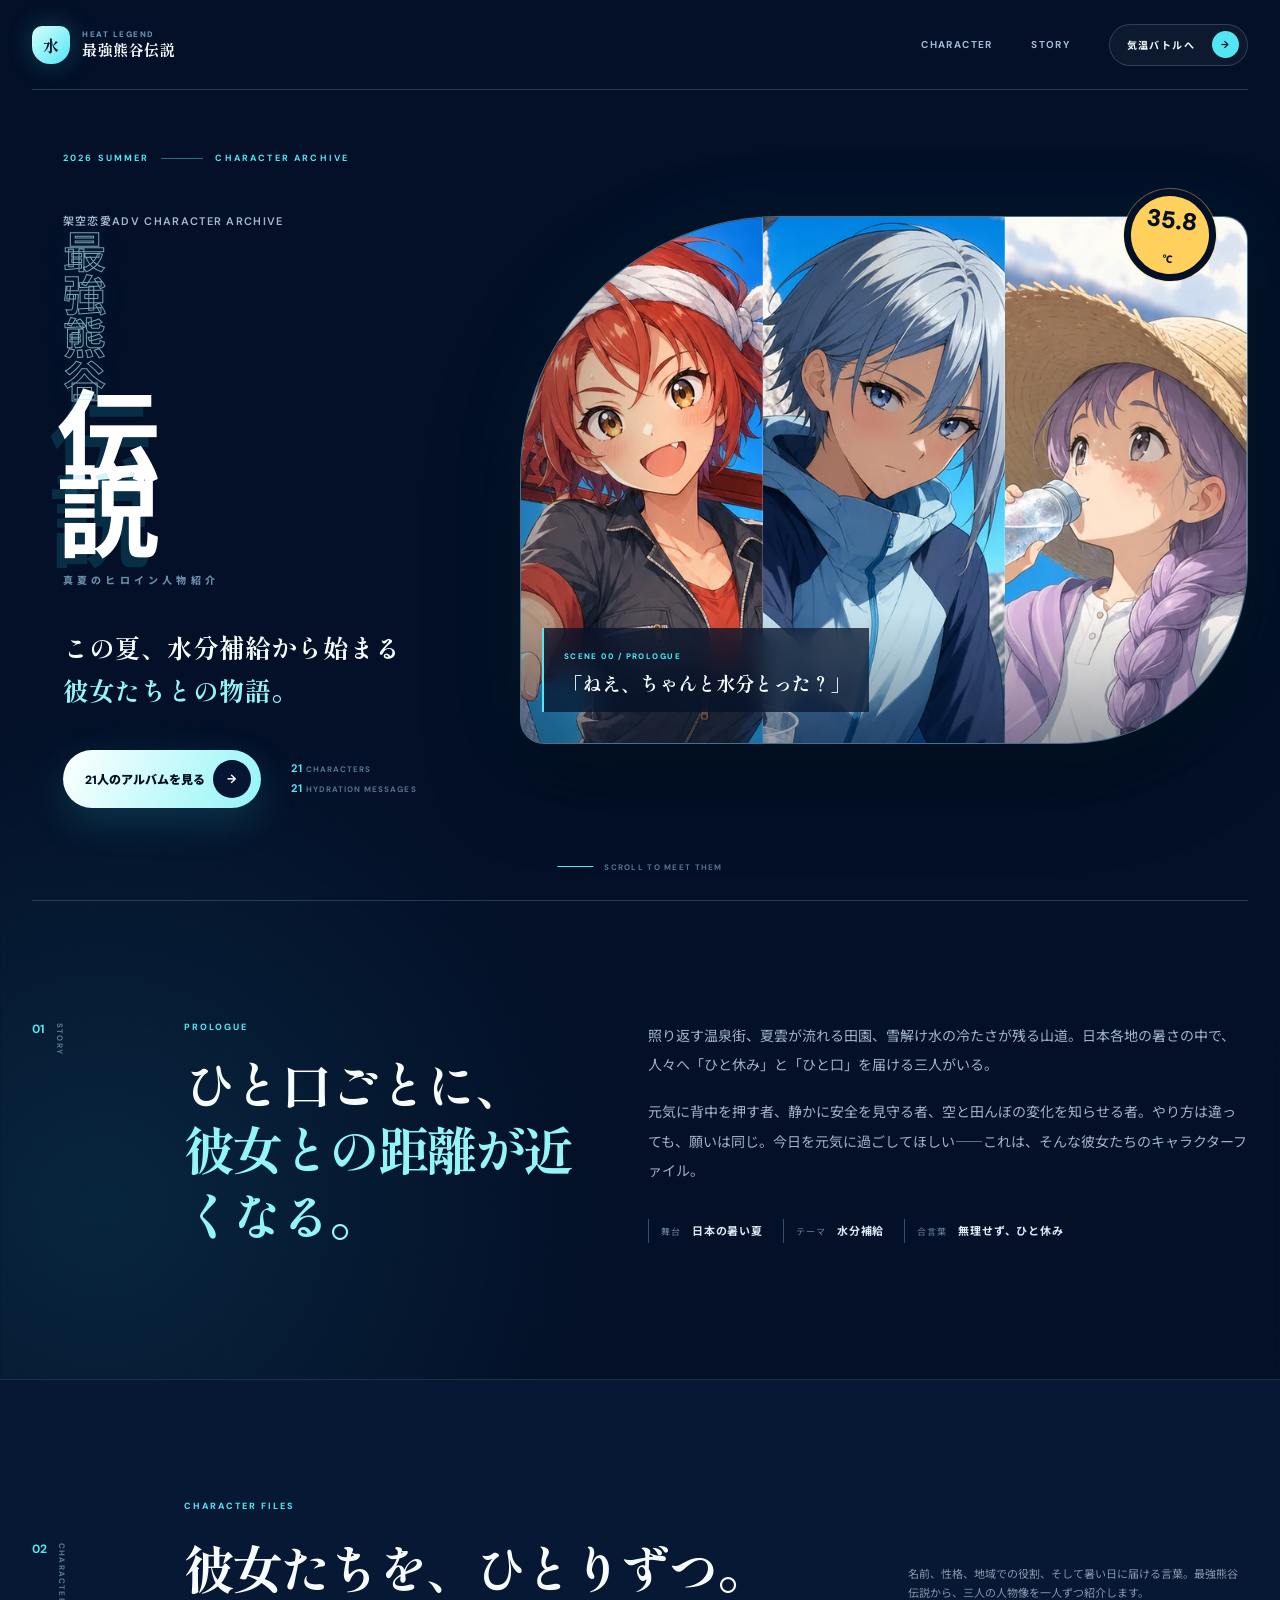
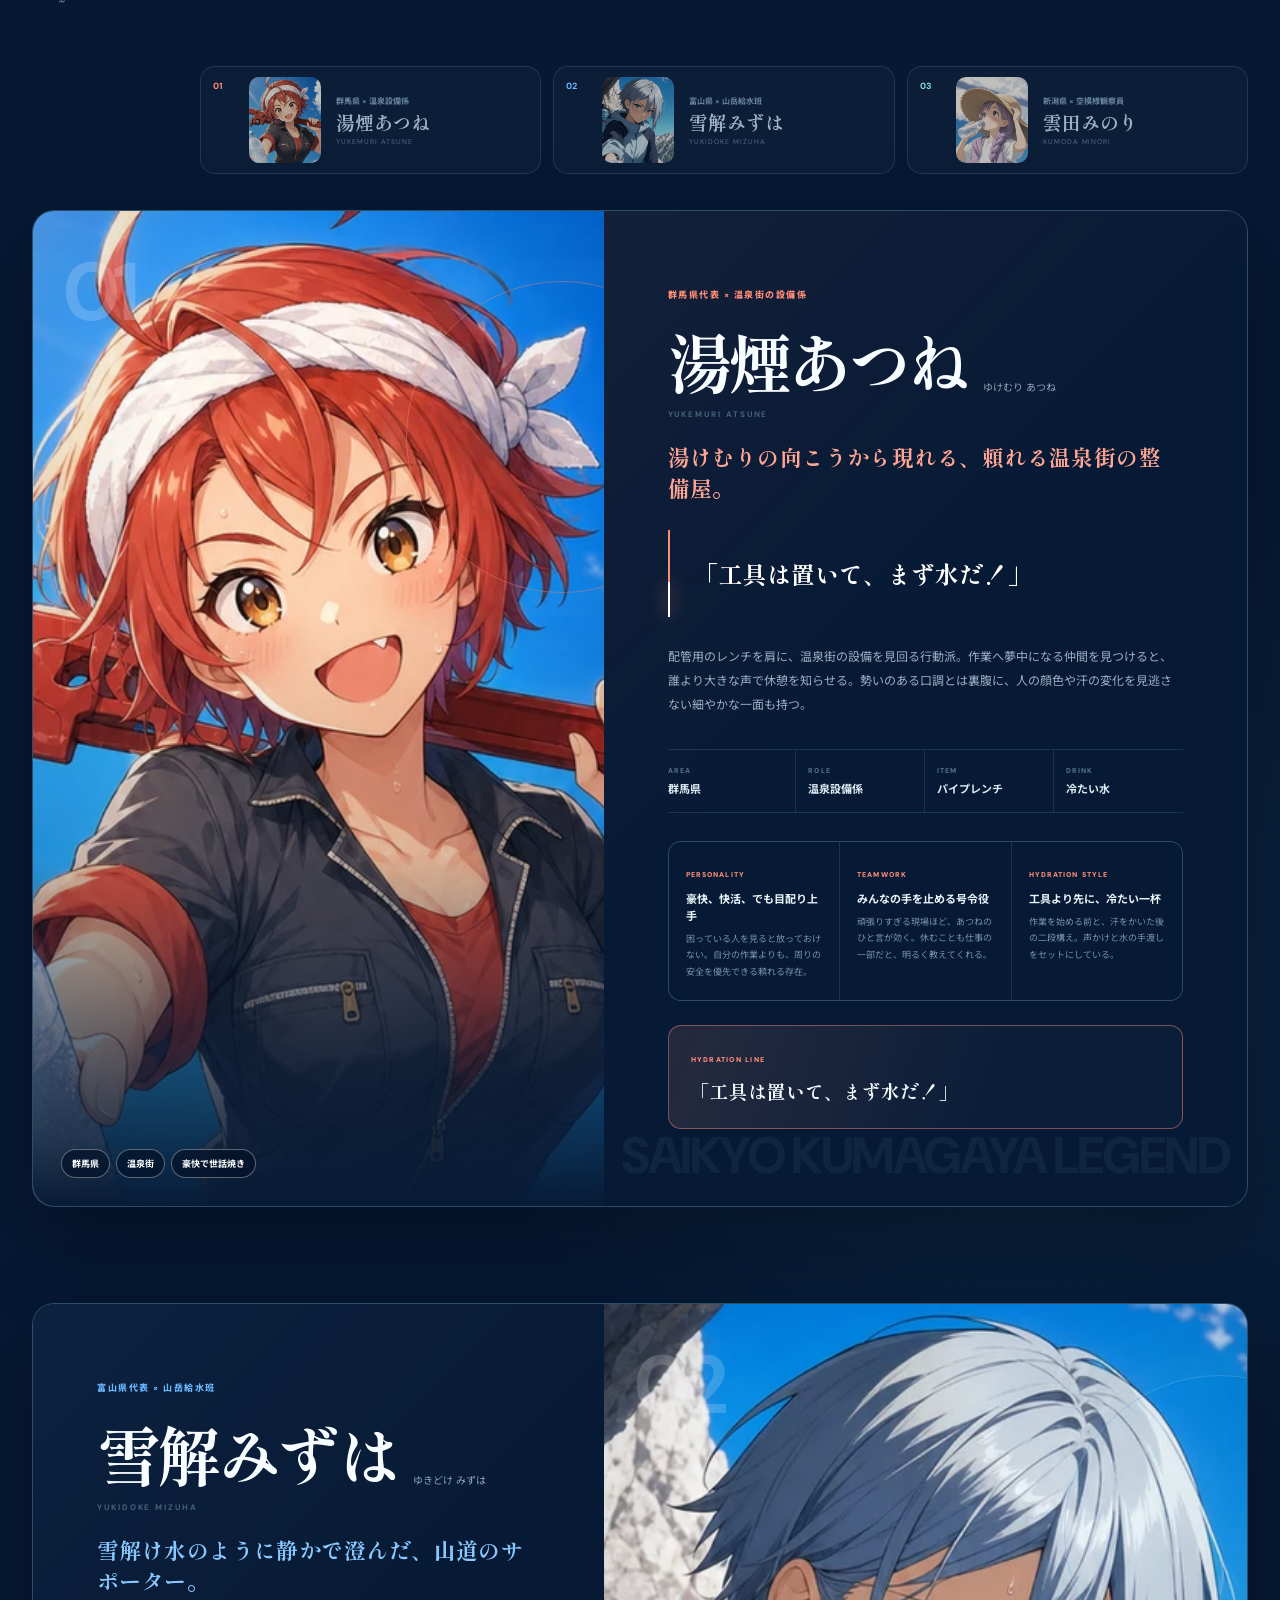
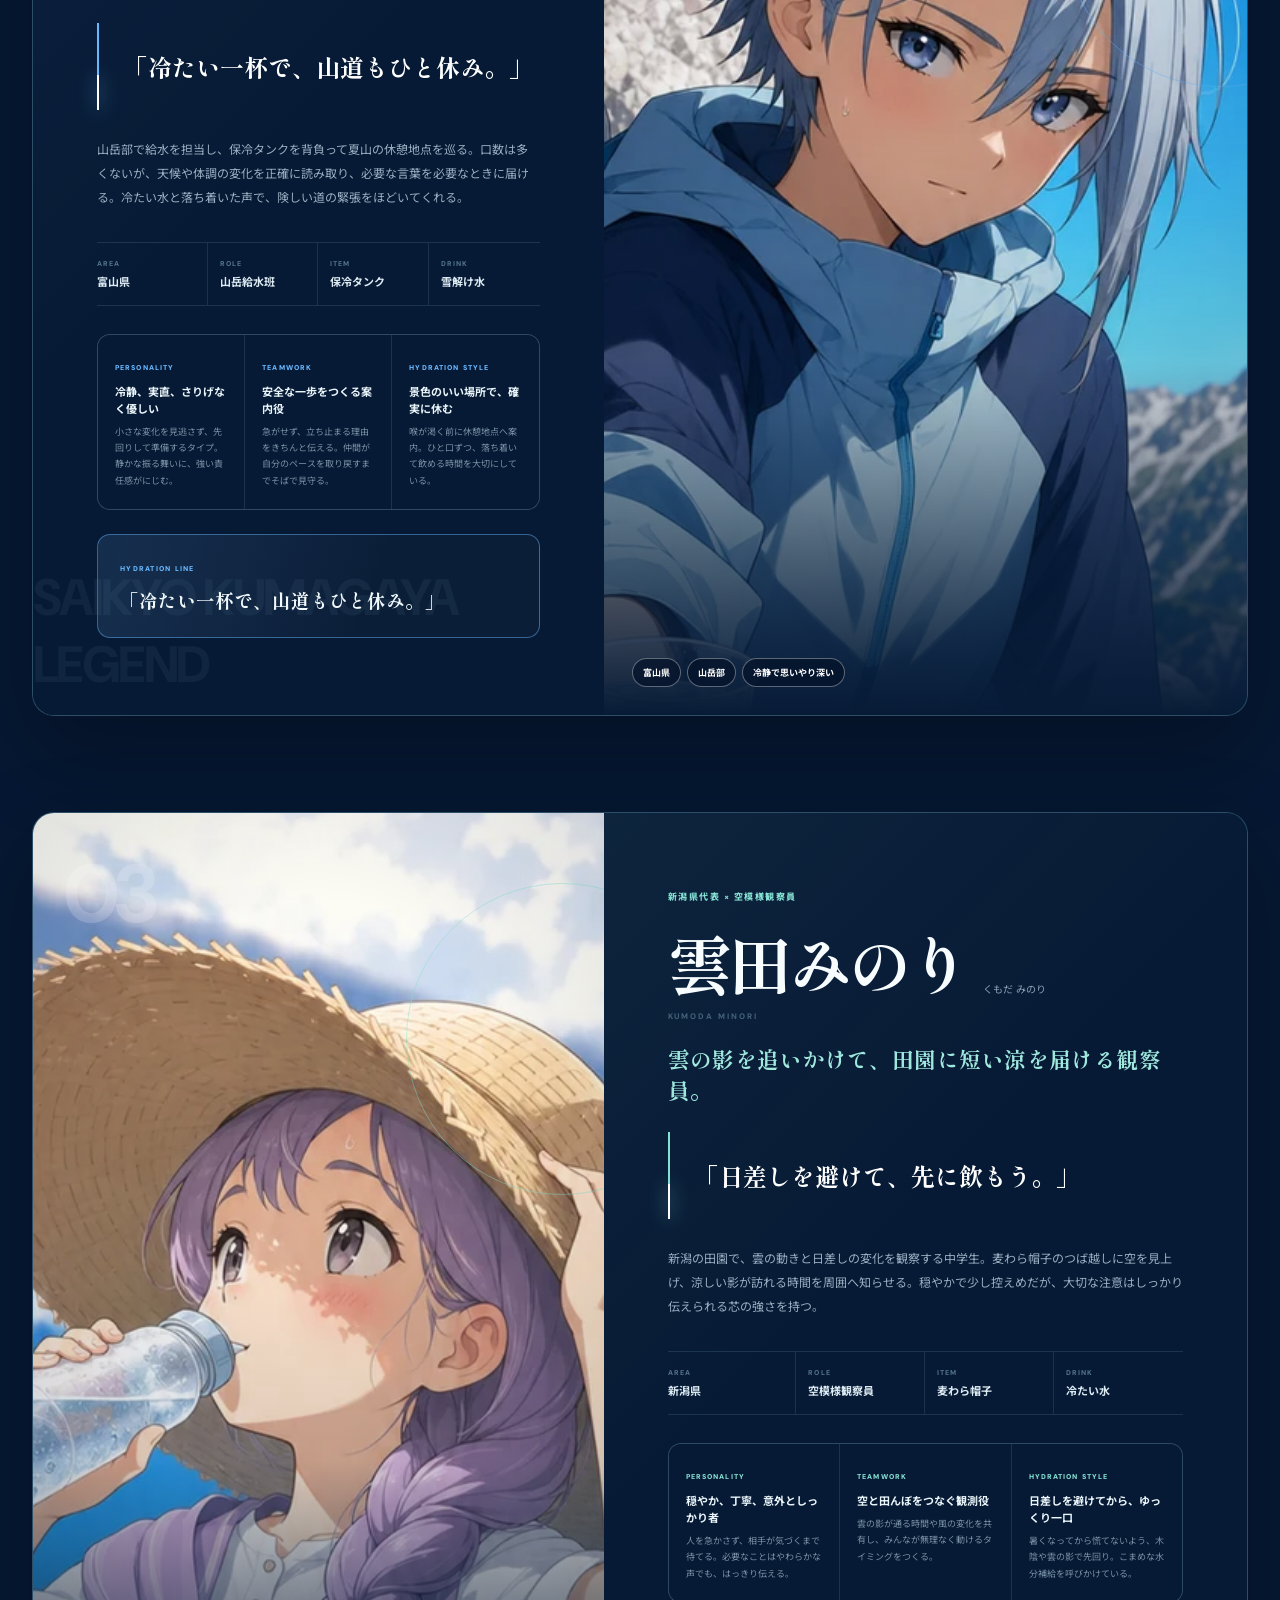
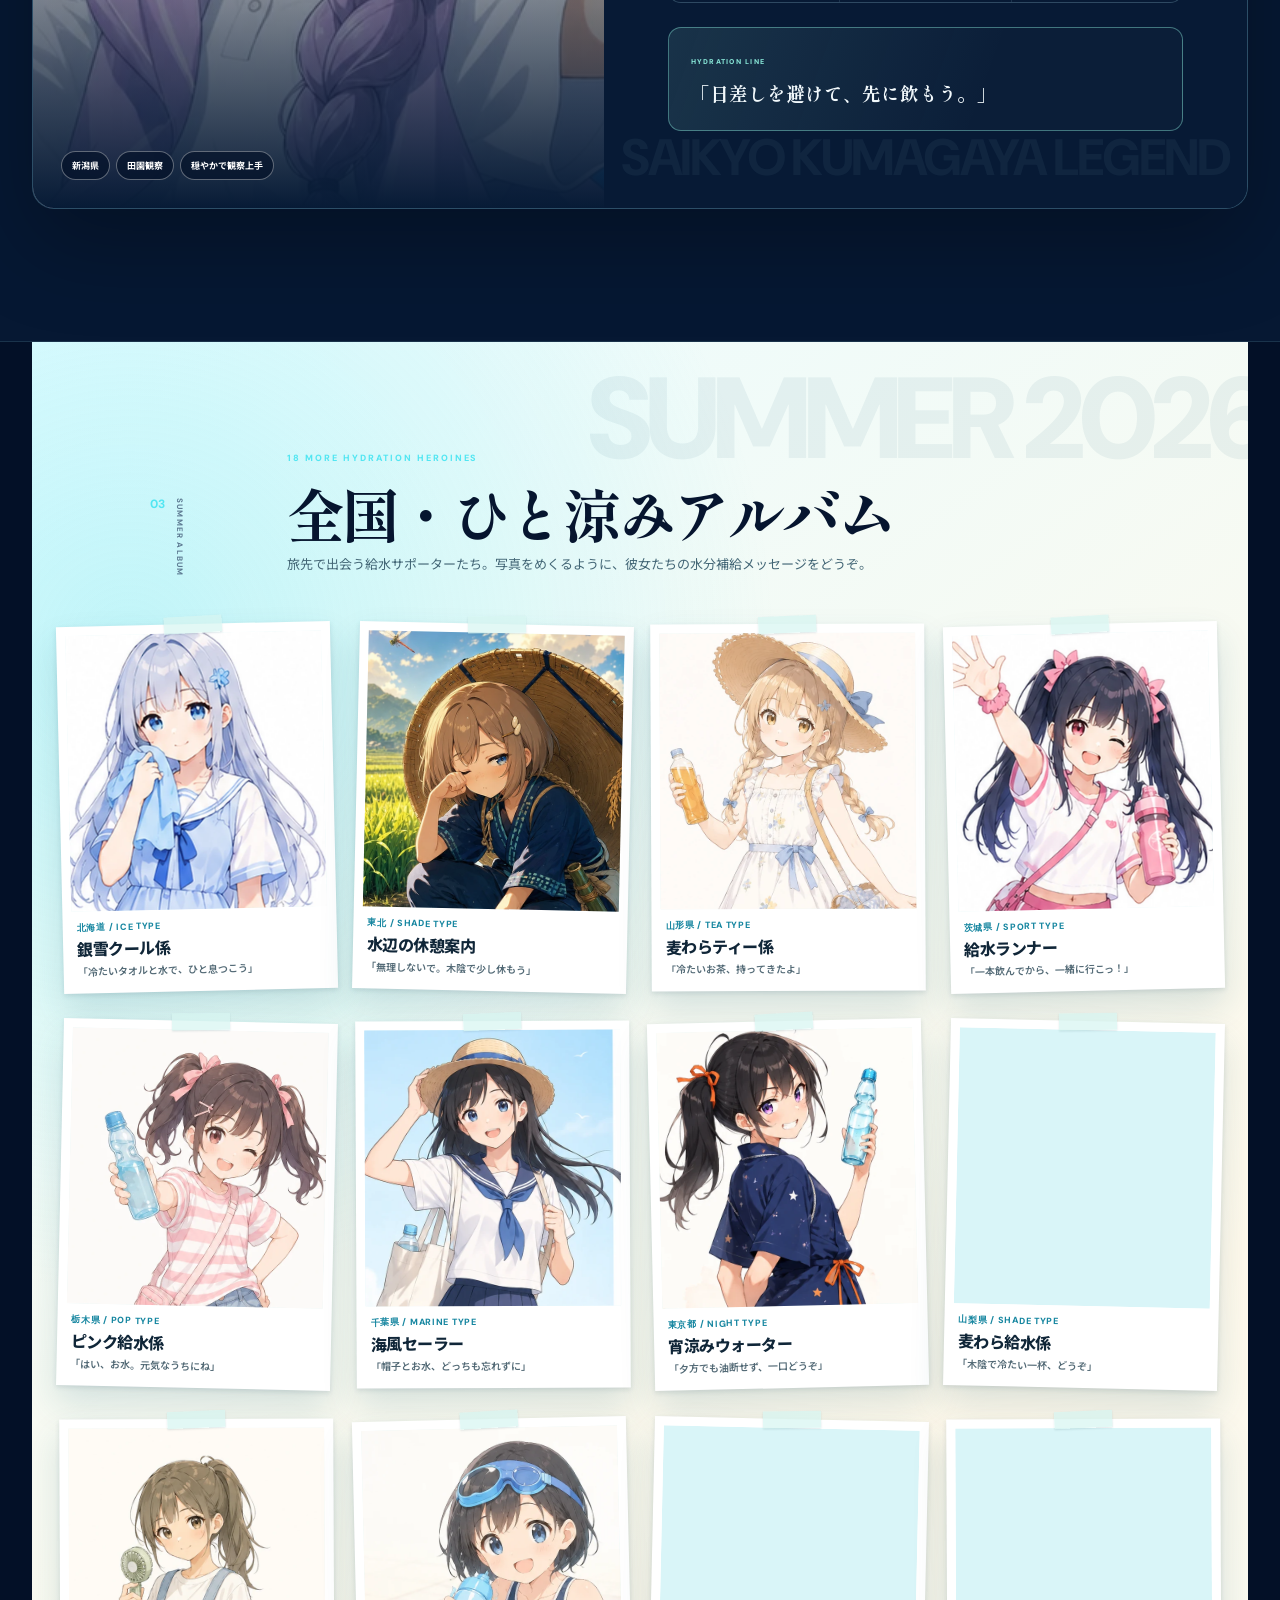
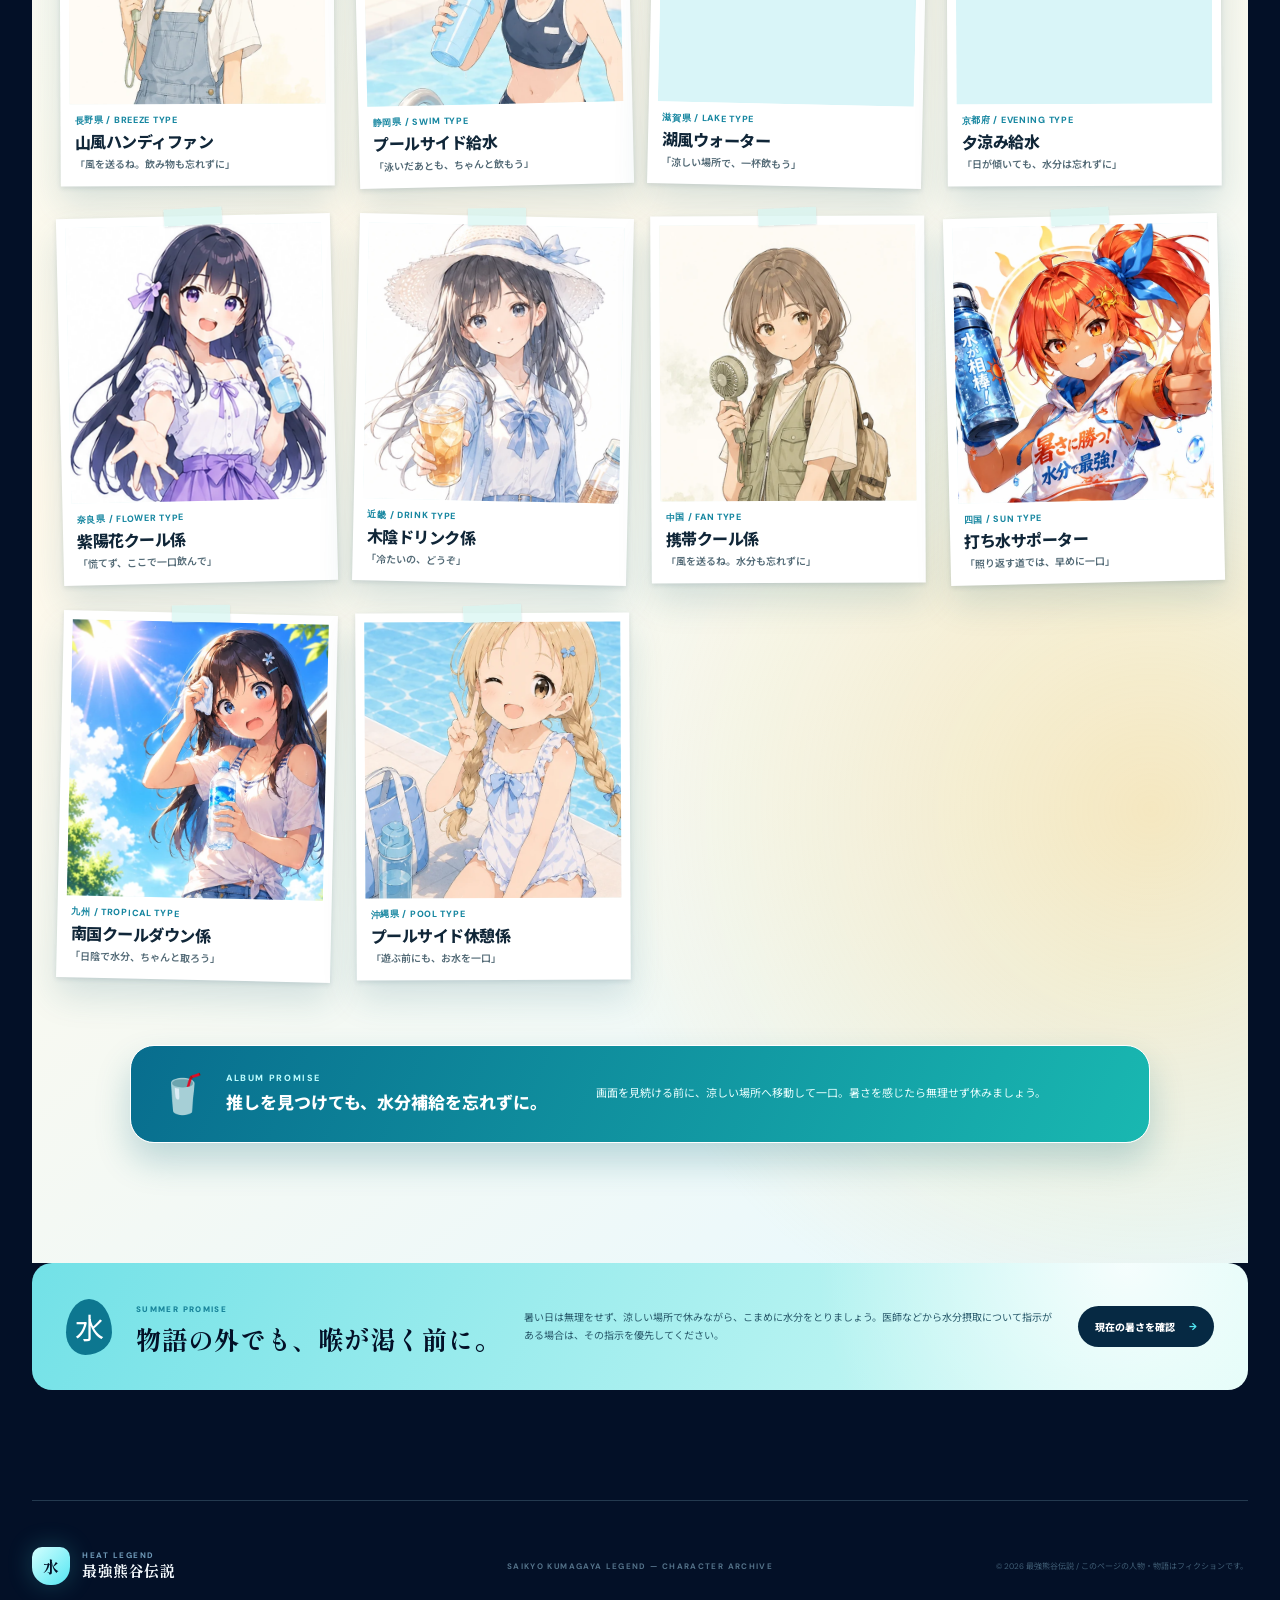
==== commit 8ce84217: "人物紹介を全国ヒロインアルバム化" ====
--- a/characters.html
+++ b/characters.html
@@ -14,7 +14,7 @@
   <meta name="twitter:card" content="summary_large_image">
   <title>最強熊谷伝説｜真夏のヒロイン人物紹介</title>
   <link rel="icon" type="image/png" sizes="32x32" href="assets/icons/favicon-32.png">
-  <link rel="stylesheet" href="css/characters.css?v=20260728-legend1">
+  <link rel="stylesheet" href="css/characters.css?v=20260728-album1">
 </head>
 <body>
   <a class="skip-link" href="#main">メインコンテンツへ</a>
@@ -43,8 +43,8 @@
         <p class="hero-ja">真夏のヒロイン人物紹介</p>
         <p class="hero-tagline">この夏、水分補給から始まる<br><em>彼女たちとの物語。</em></p>
         <div class="hero-actions">
-          <a class="primary-cta" href="#characters"><span>3人に会いにいく</span><b>→</b></a>
-          <p><span>3</span> CHARACTERS<br><span>3</span> HYDRATION STORIES</p>
+          <a class="primary-cta" href="#album"><span>21人のアルバムを見る</span><b>→</b></a>
+          <p><span>21</span> CHARACTERS<br><span>21</span> HYDRATION MESSAGES</p>
         </div>
       </div>
       <div class="hero-visual">
@@ -239,6 +239,98 @@
       </div>
     </section>
 
+    <section id="album" class="album-section" aria-labelledby="album-title">
+      <div class="album-heading">
+        <div class="section-index"><span>03</span><small>SUMMER ALBUM</small></div>
+        <div>
+          <p class="kicker">18 MORE HYDRATION HEROINES</p>
+          <h2 id="album-title">全国・ひと涼みアルバム</h2>
+          <p>旅先で出会う給水サポーターたち。写真をめくるように、彼女たちの水分補給メッセージをどうぞ。</p>
+        </div>
+      </div>
+
+      <div class="album-collage">
+        <figure class="album-photo tilt-left">
+          <img src="assets/characters/region-hokkaido.webp" alt="北海道の銀雪クール係" loading="lazy" decoding="async">
+          <figcaption><small>北海道 / ICE TYPE</small><strong>銀雪クール係</strong><p>「冷たいタオルと水で、ひと息つこう」</p></figcaption>
+        </figure>
+        <figure class="album-photo tilt-right">
+          <img src="assets/characters/region-tohoku.webp" alt="東北の水辺の休憩案内" loading="lazy" decoding="async">
+          <figcaption><small>東北 / SHADE TYPE</small><strong>水辺の休憩案内</strong><p>「無理しないで。木陰で少し休もう」</p></figcaption>
+        </figure>
+        <figure class="album-photo">
+          <img src="assets/characters/pref-yamagata.webp" alt="山形県の麦わらティー係" loading="lazy" decoding="async">
+          <figcaption><small>山形県 / TEA TYPE</small><strong>麦わらティー係</strong><p>「冷たいお茶、持ってきたよ」</p></figcaption>
+        </figure>
+        <figure class="album-photo tilt-left">
+          <img src="assets/characters/pref-ibaraki.webp" alt="茨城県の給水ランナー" loading="lazy" decoding="async">
+          <figcaption><small>茨城県 / SPORT TYPE</small><strong>給水ランナー</strong><p>「一本飲んでから、一緒に行こっ！」</p></figcaption>
+        </figure>
+        <figure class="album-photo tilt-right">
+          <img src="assets/characters/pref-tochigi.webp" alt="栃木県のピンク給水係" loading="lazy" decoding="async">
+          <figcaption><small>栃木県 / POP TYPE</small><strong>ピンク給水係</strong><p>「はい、お水。元気なうちにね」</p></figcaption>
+        </figure>
+        <figure class="album-photo">
+          <img src="assets/characters/pref-chiba.webp" alt="千葉県の海風セーラー" loading="lazy" decoding="async">
+          <figcaption><small>千葉県 / MARINE TYPE</small><strong>海風セーラー</strong><p>「帽子とお水、どっちも忘れずに」</p></figcaption>
+        </figure>
+        <figure class="album-photo tilt-left">
+          <img src="assets/characters/pref-tokyo.webp" alt="東京都の宵涼みウォーター" loading="lazy" decoding="async">
+          <figcaption><small>東京都 / NIGHT TYPE</small><strong>宵涼みウォーター</strong><p>「夕方でも油断せず、一口どうぞ」</p></figcaption>
+        </figure>
+        <figure class="album-photo tilt-right">
+          <img src="assets/characters/pref-yamanashi.webp" alt="山梨県の麦わら給水係" loading="lazy" decoding="async">
+          <figcaption><small>山梨県 / SHADE TYPE</small><strong>麦わら給水係</strong><p>「木陰で冷たい一杯、どうぞ」</p></figcaption>
+        </figure>
+        <figure class="album-photo">
+          <img src="assets/characters/pref-nagano.webp" alt="長野県の山風ハンディファン" loading="lazy" decoding="async">
+          <figcaption><small>長野県 / BREEZE TYPE</small><strong>山風ハンディファン</strong><p>「風を送るね。飲み物も忘れずに」</p></figcaption>
+        </figure>
+        <figure class="album-photo tilt-left">
+          <img src="assets/characters/pref-shizuoka.webp" alt="静岡県のプールサイド給水" loading="lazy" decoding="async">
+          <figcaption><small>静岡県 / SWIM TYPE</small><strong>プールサイド給水</strong><p>「泳いだあとも、ちゃんと飲もう」</p></figcaption>
+        </figure>
+        <figure class="album-photo tilt-right">
+          <img src="assets/characters/pref-shiga.webp" alt="滋賀県の湖風ウォーター" loading="lazy" decoding="async">
+          <figcaption><small>滋賀県 / LAKE TYPE</small><strong>湖風ウォーター</strong><p>「涼しい場所で、一杯飲もう」</p></figcaption>
+        </figure>
+        <figure class="album-photo">
+          <img src="assets/characters/pref-kyoto.webp" alt="京都府の夕涼み給水" loading="lazy" decoding="async">
+          <figcaption><small>京都府 / EVENING TYPE</small><strong>夕涼み給水</strong><p>「日が傾いても、水分は忘れずに」</p></figcaption>
+        </figure>
+        <figure class="album-photo tilt-left">
+          <img src="assets/characters/pref-nara.webp" alt="奈良県の紫陽花クール係" loading="lazy" decoding="async">
+          <figcaption><small>奈良県 / FLOWER TYPE</small><strong>紫陽花クール係</strong><p>「慌てず、ここで一口飲んで」</p></figcaption>
+        </figure>
+        <figure class="album-photo tilt-right">
+          <img src="assets/characters/region-kinki.webp" alt="近畿の木陰ドリンク係" loading="lazy" decoding="async">
+          <figcaption><small>近畿 / DRINK TYPE</small><strong>木陰ドリンク係</strong><p>「冷たいの、どうぞ」</p></figcaption>
+        </figure>
+        <figure class="album-photo">
+          <img src="assets/characters/region-chugoku.webp" alt="中国地方の携帯クール係" loading="lazy" decoding="async">
+          <figcaption><small>中国 / FAN TYPE</small><strong>携帯クール係</strong><p>「風を送るね。水分も忘れずに」</p></figcaption>
+        </figure>
+        <figure class="album-photo tilt-left">
+          <img src="assets/characters/region-shikoku.webp" alt="四国の打ち水サポーター" loading="lazy" decoding="async">
+          <figcaption><small>四国 / SUN TYPE</small><strong>打ち水サポーター</strong><p>「照り返す道では、早めに一口」</p></figcaption>
+        </figure>
+        <figure class="album-photo tilt-right">
+          <img src="assets/characters/region-kyushu.webp" alt="九州の南国クールダウン係" loading="lazy" decoding="async">
+          <figcaption><small>九州 / TROPICAL TYPE</small><strong>南国クールダウン係</strong><p>「日陰で水分、ちゃんと取ろう」</p></figcaption>
+        </figure>
+        <figure class="album-photo">
+          <img src="assets/characters/pref-okinawa.webp" alt="沖縄県のプールサイド休憩係" loading="lazy" decoding="async">
+          <figcaption><small>沖縄県 / POOL TYPE</small><strong>プールサイド休憩係</strong><p>「遊ぶ前にも、お水を一口」</p></figcaption>
+        </figure>
+      </div>
+
+      <div class="album-promise">
+        <span aria-hidden="true">🥤</span>
+        <div><small>ALBUM PROMISE</small><strong>推しを見つけても、水分補給を忘れずに。</strong></div>
+        <p>画面を見続ける前に、涼しい場所へ移動して一口。暑さを感じたら無理せず休みましょう。</p>
+      </div>
+    </section>
+
     <section class="safety-section" aria-label="水分補給の案内">
       <span class="safety-icon" aria-hidden="true">水</span>
       <div><small>SUMMER PROMISE</small><h2>物語の外でも、喉が渇く前に。</h2></div>
--- a/css/characters.css
+++ b/css/characters.css
@@ -1104,3 +1104,266 @@
   .adopted-shizuku { background-position: 50% center; }
   .adopted-suzu { background-position: 48% center; }
 }
+
+/* Nationwide heroine album */
+.album-section {
+  position: relative;
+  overflow: hidden;
+  padding: 110px max(28px, calc((100vw - 1240px) / 2)) 120px;
+  color: #06152f;
+  background:
+    radial-gradient(circle at 8% 12%, #70eaf55c, transparent 26%),
+    radial-gradient(circle at 92% 82%, #ffce6c66, transparent 24%),
+    linear-gradient(145deg, #eafcff, #fff9eb 52%, #e7f9ff);
+}
+
+.album-section::before {
+  position: absolute;
+  top: 20px;
+  right: -18px;
+  color: #0a517410;
+  content: "SUMMER 2026";
+  font: 900 clamp(52px, 9vw, 128px)/1 "DM Sans", sans-serif;
+  letter-spacing: -.07em;
+  white-space: nowrap;
+}
+
+.album-heading {
+  position: relative;
+  z-index: 1;
+  display: grid;
+  grid-template-columns: 115px minmax(0, 1fr);
+  max-width: 980px;
+  align-items: end;
+  gap: 22px;
+  margin: 0 auto 48px;
+}
+
+.album-heading .section-index {
+  color: #0c7590;
+}
+
+.album-heading h2 {
+  margin: 4px 0 8px;
+  font: 800 clamp(30px, 5vw, 58px)/1.08 "Shippori Mincho", serif;
+  letter-spacing: -.05em;
+}
+
+.album-heading > div:last-child > p:last-child {
+  max-width: 680px;
+  margin: 0;
+  color: #426575;
+  font-size: 13px;
+  line-height: 1.8;
+}
+
+.album-collage {
+  position: relative;
+  z-index: 1;
+  display: grid;
+  grid-template-columns: repeat(4, minmax(0, 1fr));
+  max-width: 1240px;
+  gap: 30px 22px;
+  margin: 0 auto;
+}
+
+.album-photo {
+  position: relative;
+  min-width: 0;
+  margin: 0;
+  padding: 9px 9px 14px;
+  color: #102638;
+  background: #fff;
+  box-shadow: 0 18px 35px #1a617128, 0 2px 5px #0e33481f;
+  transform: rotate(-.25deg);
+  transition: transform .24s ease, box-shadow .24s ease;
+}
+
+.album-photo.tilt-left {
+  transform: rotate(-1.3deg);
+}
+
+.album-photo.tilt-right {
+  transform: rotate(1.25deg);
+}
+
+.album-photo:hover {
+  z-index: 2;
+  box-shadow: 0 24px 48px #1a617143, 0 4px 8px #0e334824;
+  transform: translateY(-8px) rotate(0);
+}
+
+.album-photo::after {
+  position: absolute;
+  top: -8px;
+  left: 50%;
+  width: 58px;
+  height: 17px;
+  background: #d7f6f2b8;
+  box-shadow: 0 1px 2px #174a5720;
+  content: "";
+  transform: translateX(-50%) rotate(-2deg);
+}
+
+.album-photo img {
+  display: block;
+  width: 100%;
+  aspect-ratio: 1 / 1.08;
+  object-fit: cover;
+  object-position: 50% 32%;
+  background: #d9f5f8;
+}
+
+.album-photo figcaption {
+  padding: 11px 5px 0;
+}
+
+.album-photo figcaption small {
+  display: block;
+  color: #1686a0;
+  font: 800 9px/1.2 "DM Sans", sans-serif;
+  letter-spacing: .08em;
+}
+
+.album-photo figcaption strong {
+  display: block;
+  margin-top: 5px;
+  font: 800 16px/1.25 "Noto Sans JP", sans-serif;
+  letter-spacing: -.03em;
+}
+
+.album-photo figcaption p {
+  margin: 6px 0 0;
+  color: #536a76;
+  font-size: 10px;
+  font-weight: 600;
+  line-height: 1.55;
+}
+
+.album-promise {
+  position: relative;
+  z-index: 1;
+  display: grid;
+  grid-template-columns: auto minmax(0, .8fr) minmax(240px, 1.2fr);
+  max-width: 1020px;
+  align-items: center;
+  gap: 20px;
+  margin: 65px auto 0;
+  padding: 23px 28px;
+  border: 1px solid #fff;
+  border-radius: 24px;
+  background: linear-gradient(115deg, #086d8e, #19b8b1);
+  box-shadow: 0 18px 35px #086a7b3d;
+  color: #fff;
+}
+
+.album-promise > span {
+  font-size: 38px;
+}
+
+.album-promise small {
+  display: block;
+  color: #bdfcff;
+  font: 800 9px/1 "DM Sans", sans-serif;
+  letter-spacing: .18em;
+}
+
+.album-promise strong {
+  display: block;
+  margin-top: 7px;
+  font: 800 17px/1.45 "Noto Sans JP", sans-serif;
+}
+
+.album-promise p {
+  margin: 0;
+  color: #eaffff;
+  font-size: 11px;
+  line-height: 1.8;
+}
+
+@media (max-width: 980px) {
+  .album-collage {
+    grid-template-columns: repeat(3, minmax(0, 1fr));
+  }
+}
+
+@media (max-width: 780px) {
+  .profile-list {
+    gap: 38px;
+  }
+
+  .album-section {
+    padding: 68px 12px 72px;
+  }
+
+  .album-heading {
+    grid-template-columns: 76px minmax(0, 1fr);
+    gap: 12px;
+    margin-bottom: 30px;
+  }
+
+  .album-heading h2 {
+    font-size: clamp(27px, 9vw, 40px);
+  }
+
+  .album-heading > div:last-child > p:last-child {
+    font-size: 11px;
+    line-height: 1.65;
+  }
+
+  .album-collage {
+    grid-template-columns: repeat(2, minmax(0, 1fr));
+    gap: 16px 10px;
+  }
+
+  .album-photo {
+    padding: 6px 6px 10px;
+    box-shadow: 0 10px 22px #1a617129;
+    transform: none !important;
+  }
+
+  .album-photo img {
+    aspect-ratio: 1 / 1.03;
+  }
+
+  .album-photo figcaption {
+    padding: 8px 3px 0;
+  }
+
+  .album-photo figcaption small {
+    font-size: 7px;
+    letter-spacing: .04em;
+  }
+
+  .album-photo figcaption strong {
+    margin-top: 4px;
+    font-size: 12px;
+  }
+
+  .album-photo figcaption p {
+    margin-top: 4px;
+    font-size: 8px;
+    line-height: 1.45;
+  }
+
+  .album-promise {
+    grid-template-columns: auto minmax(0, 1fr);
+    gap: 10px 12px;
+    margin-top: 34px;
+    padding: 18px 15px;
+    border-radius: 18px;
+  }
+
+  .album-promise > span {
+    font-size: 30px;
+  }
+
+  .album-promise strong {
+    font-size: 13px;
+  }
+
+  .album-promise p {
+    grid-column: 1 / -1;
+    font-size: 9px;
+  }
+}
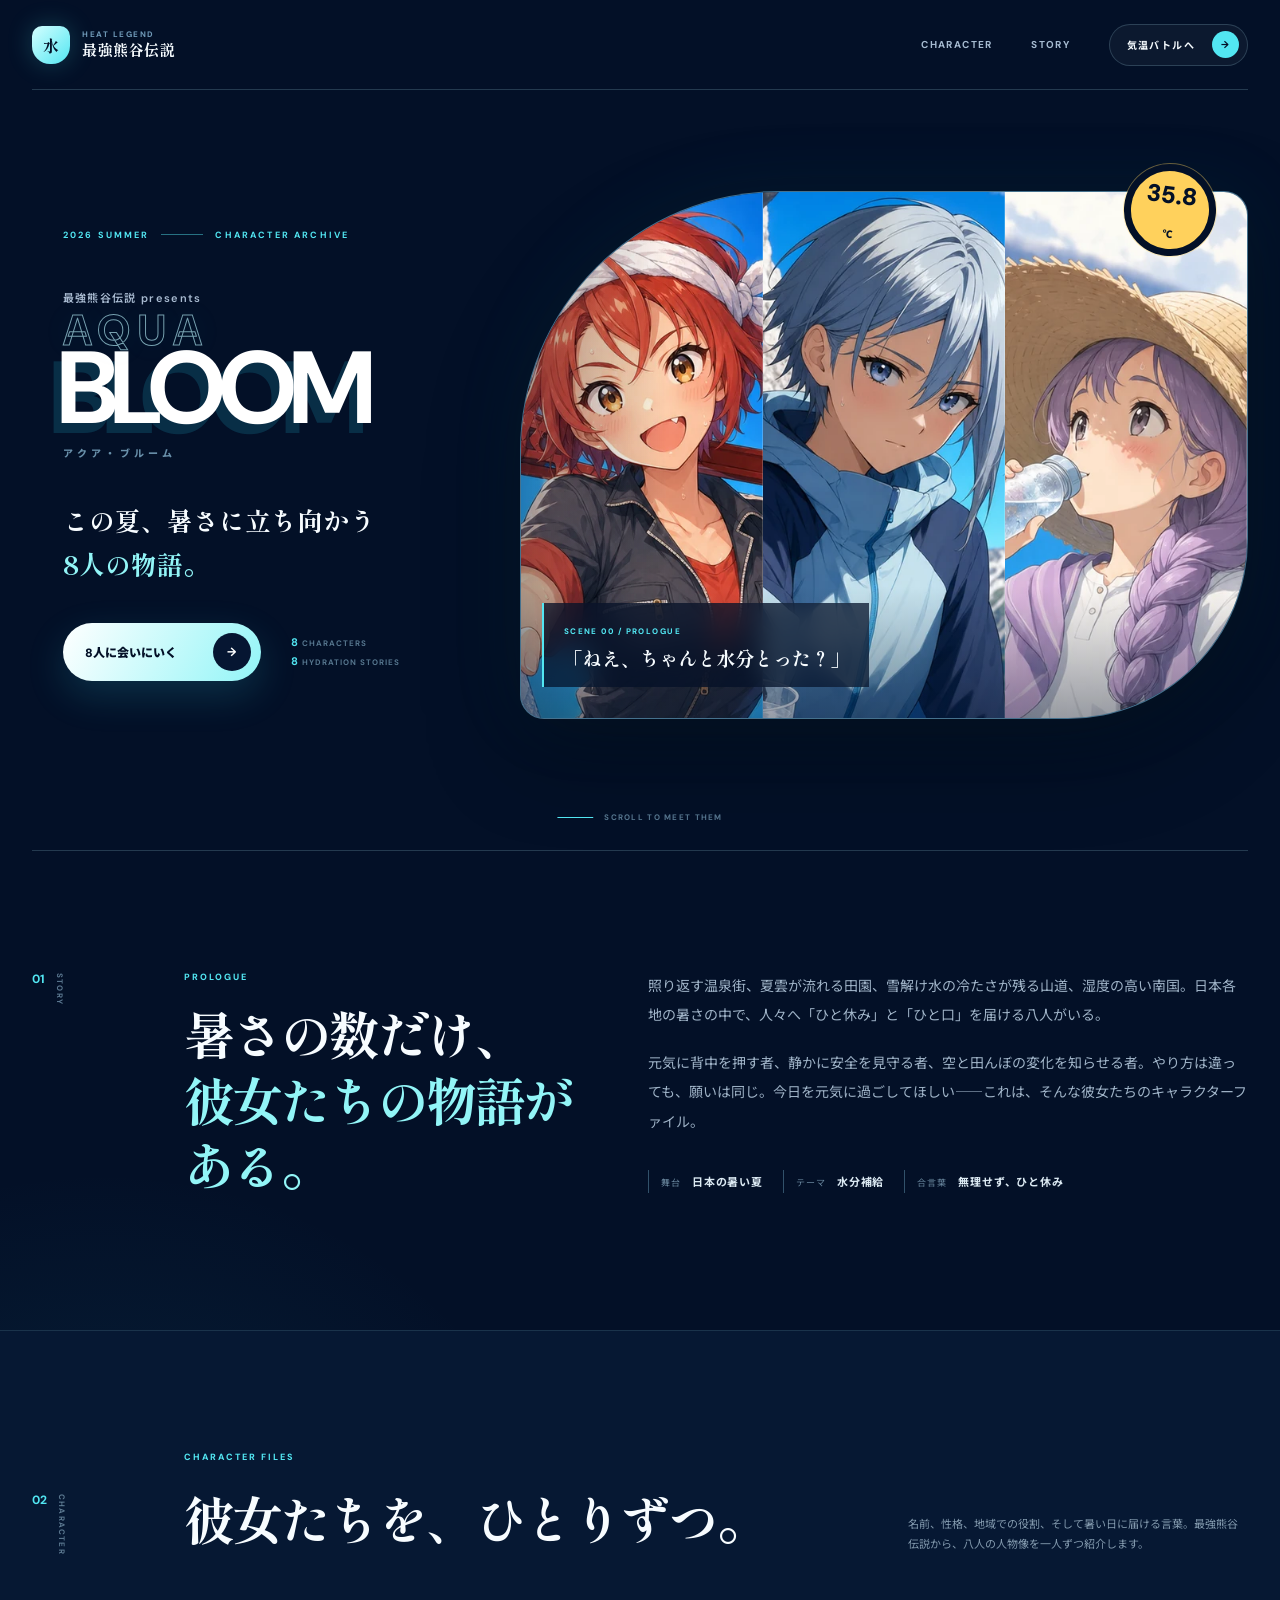
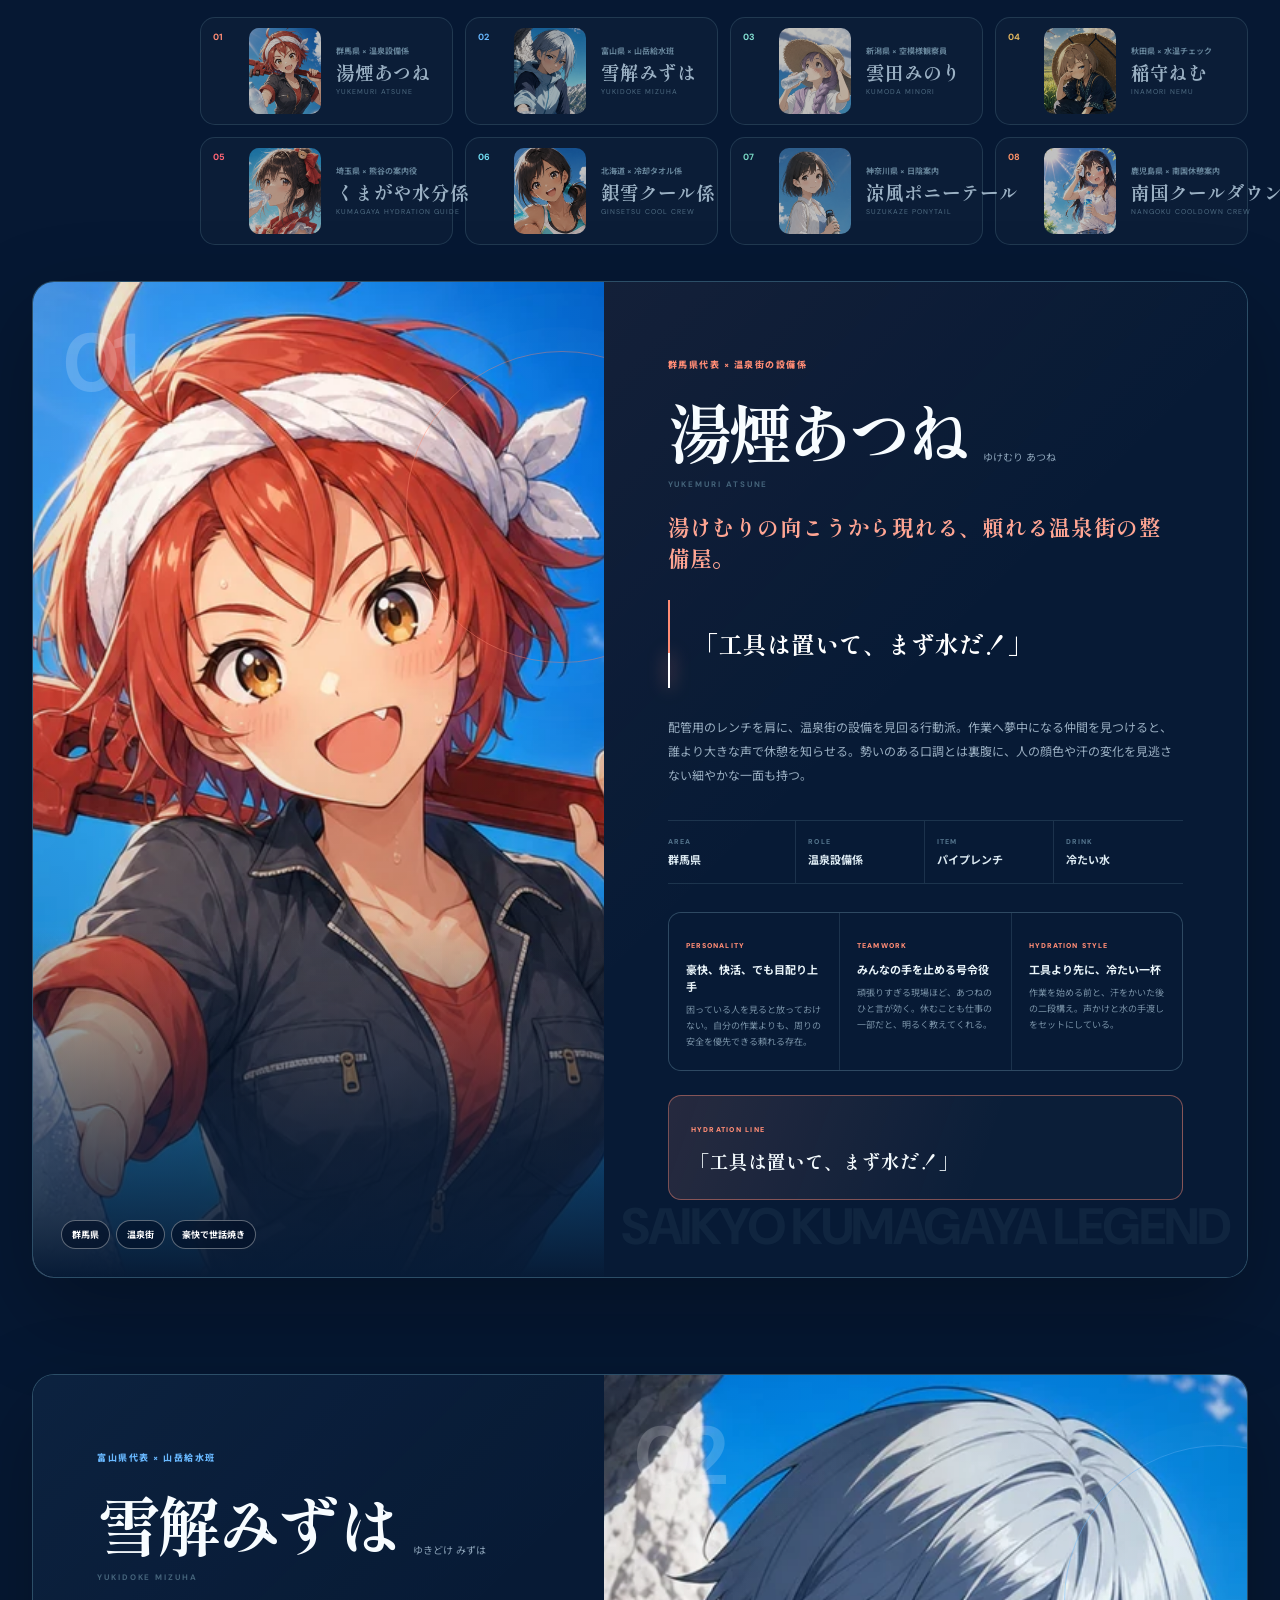
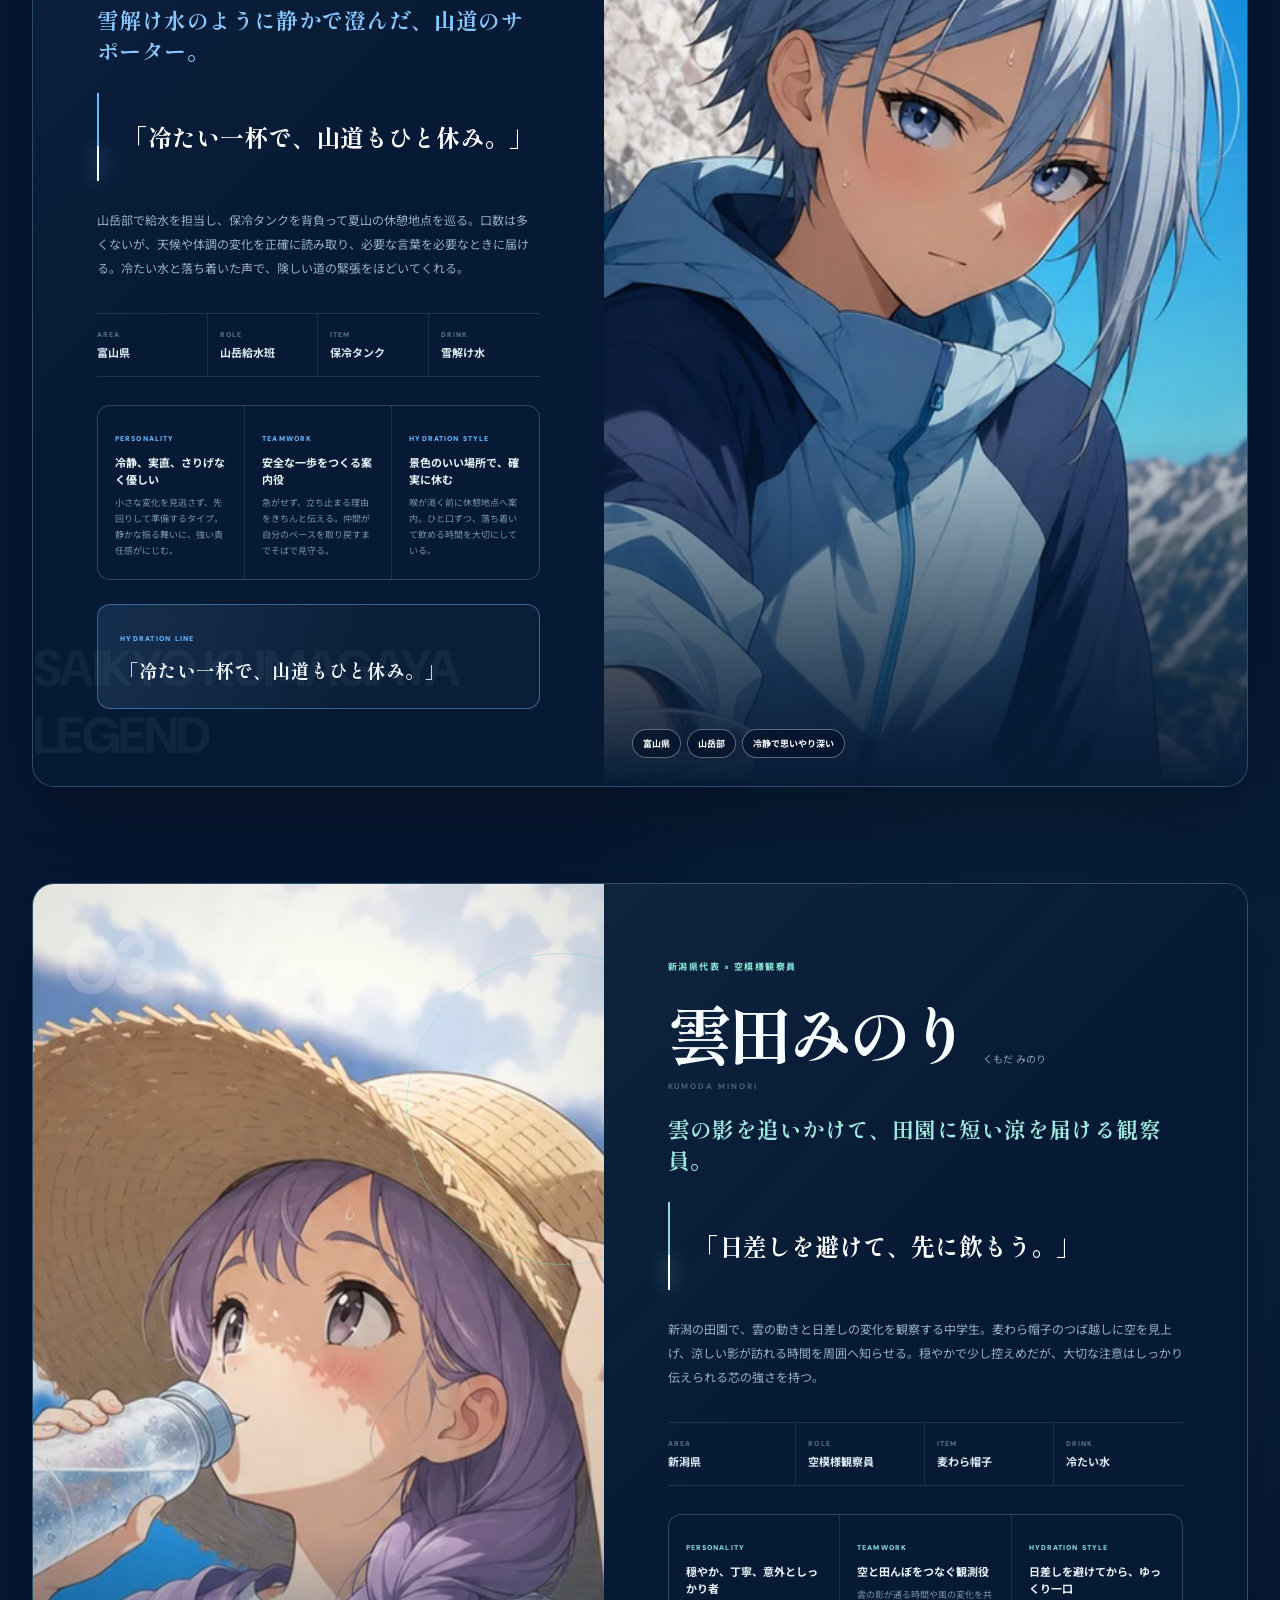
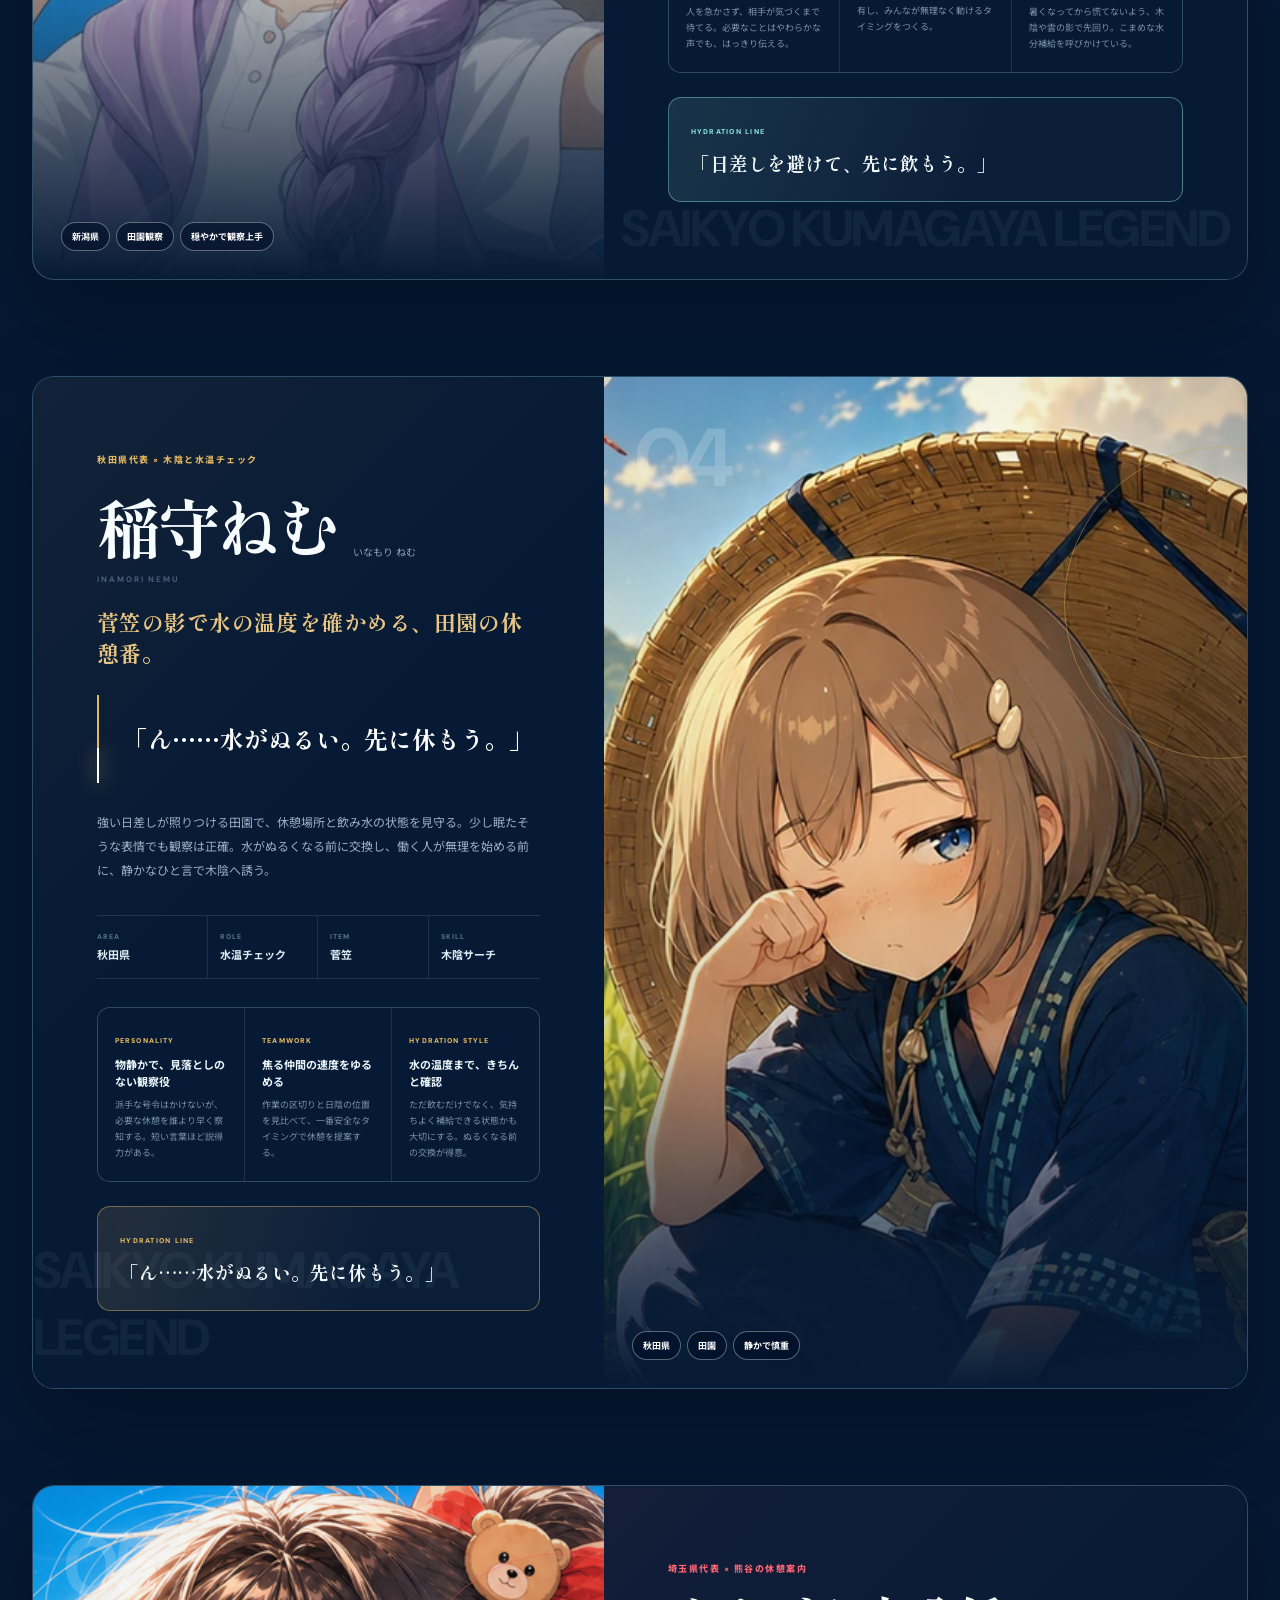
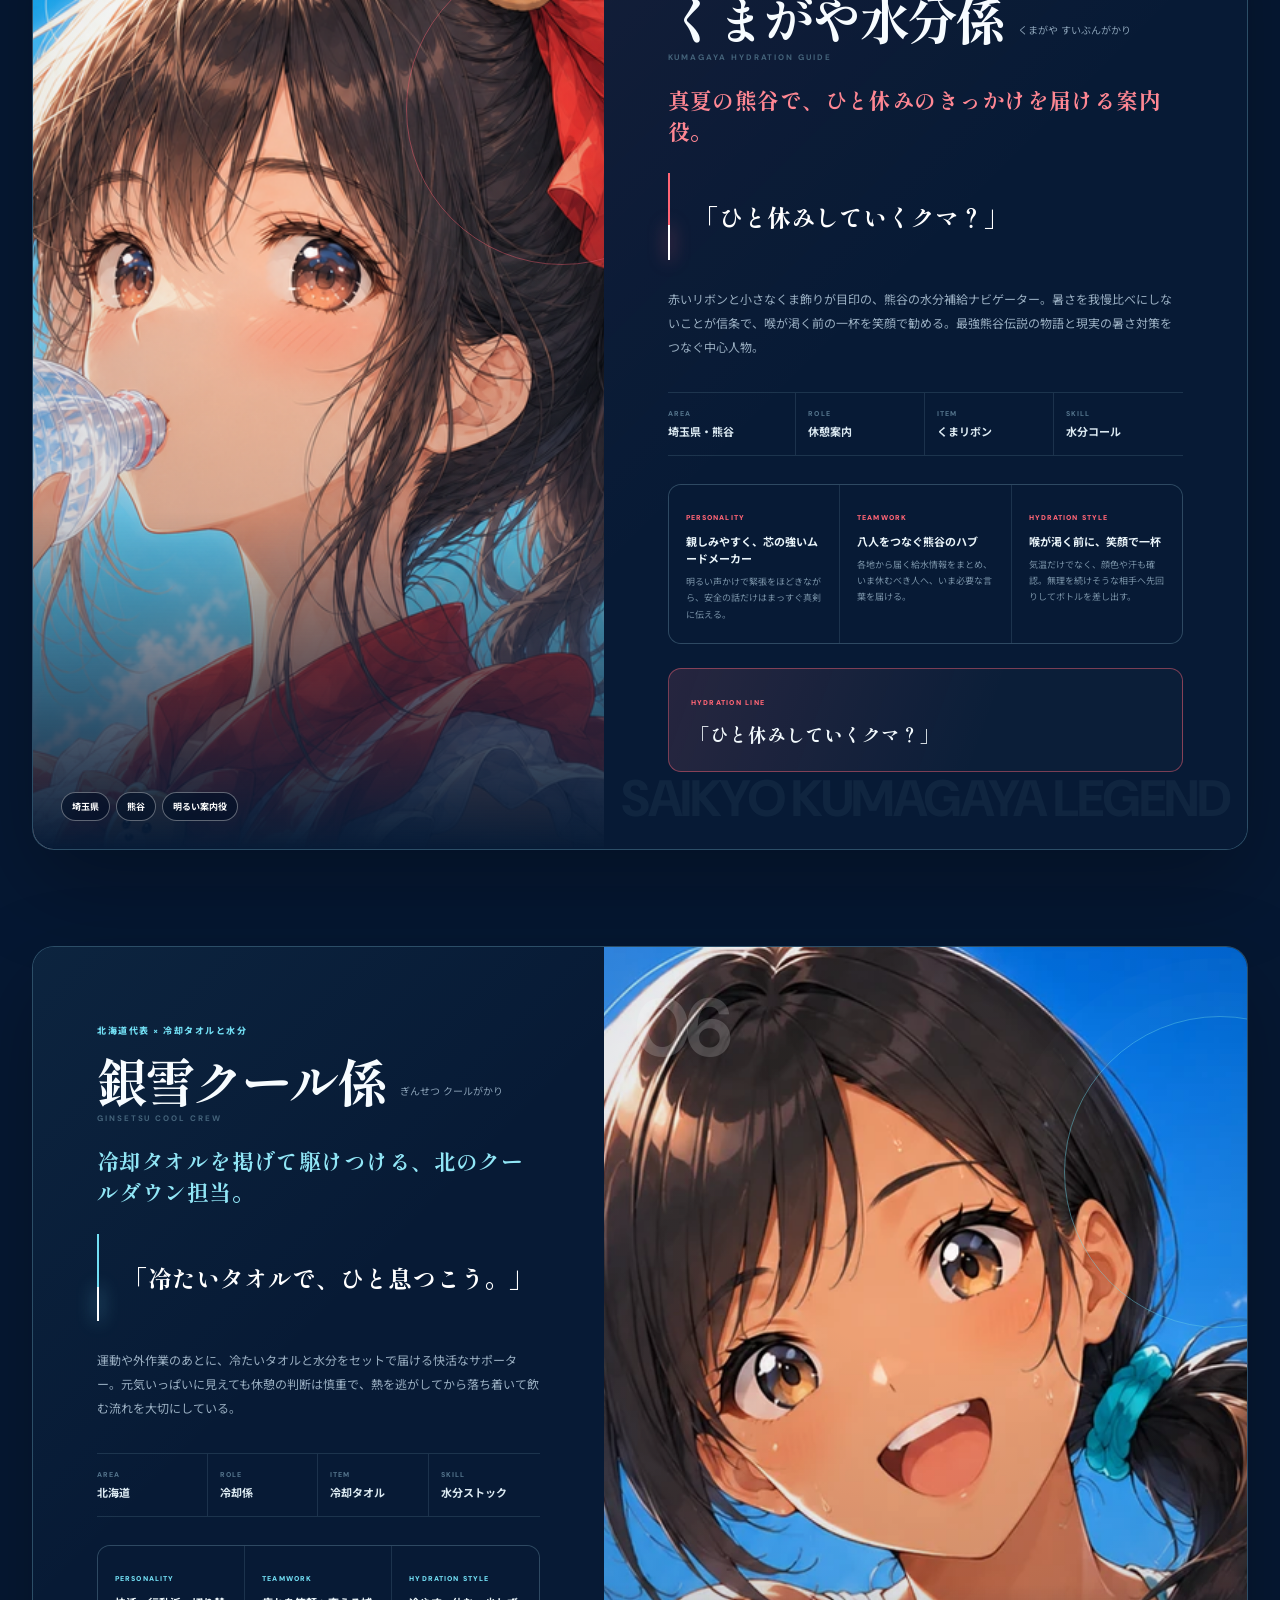
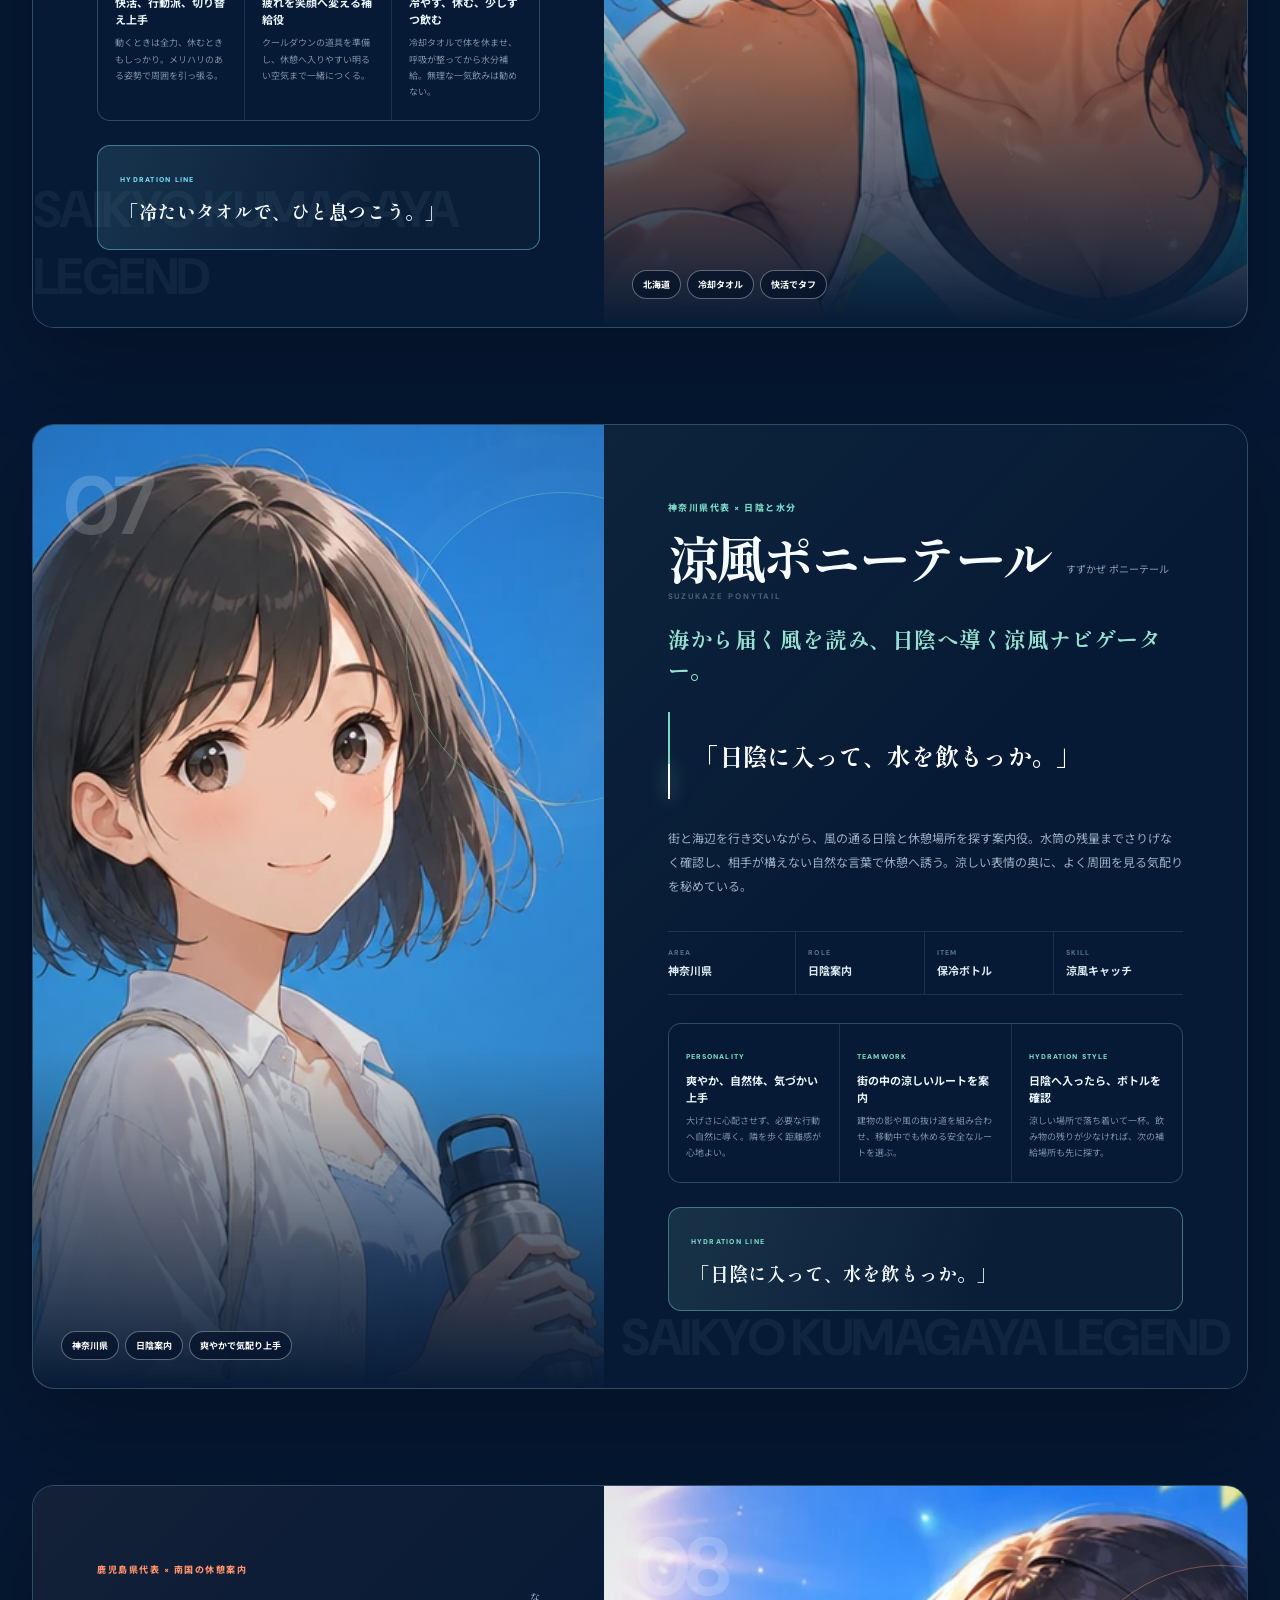
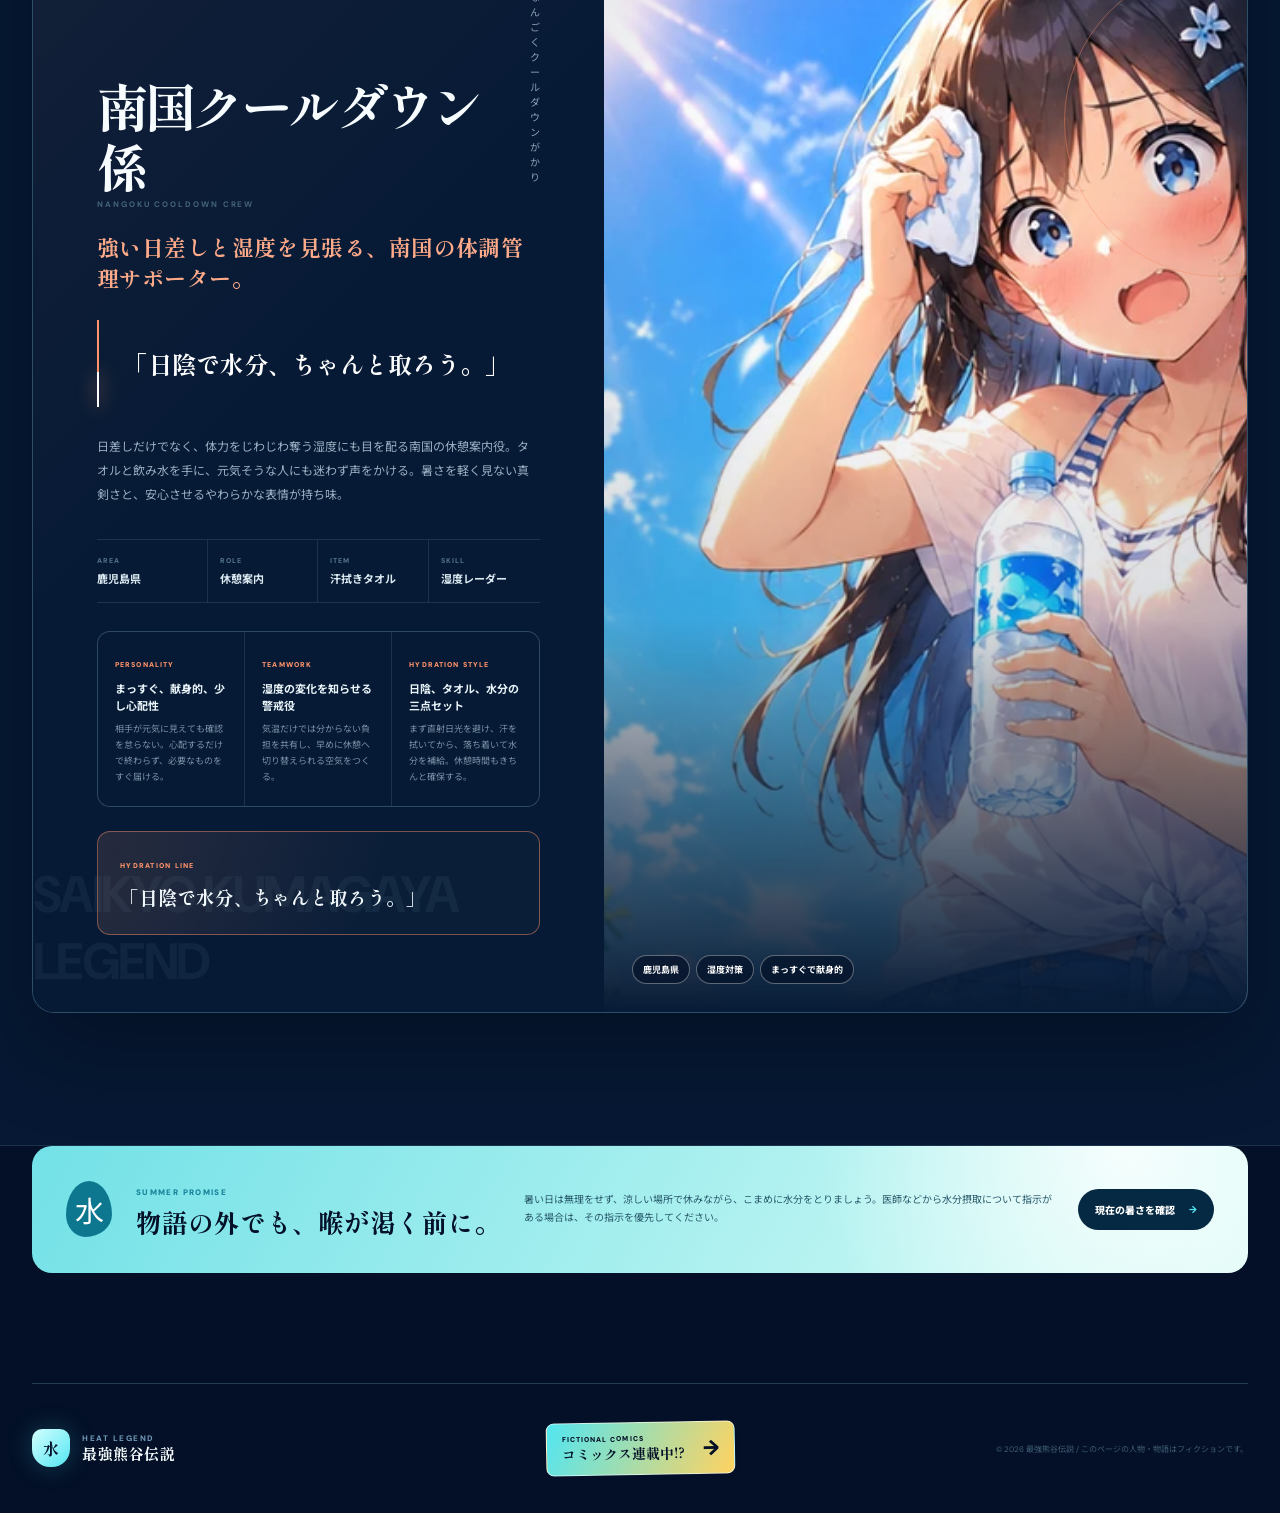
==== commit 10505ab8: "架空コミックス連載ページを追加" ====
--- a/characters.html
+++ b/characters.html
@@ -4,17 +4,17 @@
   <meta charset="utf-8">
   <meta name="viewport" content="width=device-width, initial-scale=1">
   <meta name="theme-color" content="#06152f">
-  <meta name="description" content="最強熊谷伝説に登場する、暑さと戦う三人のキャラクターを紹介します。">
+  <meta name="description" content="最強熊谷伝説に登場する、暑さと戦う八人のキャラクターを紹介します。">
   <meta property="og:type" content="website">
   <meta property="og:locale" content="ja_JP">
   <meta property="og:site_name" content="最強熊谷伝説">
-  <meta property="og:title" content="最強熊谷伝説｜真夏のヒロイン人物紹介">
-  <meta property="og:description" content="湯煙あつね、雪解みずは、雲田みのり。水分補給から始まる架空恋愛ADV風キャラクターファイル。">
+  <meta property="og:title" content="AQUA BLOOM｜最強熊谷伝説 キャラクター紹介">
+  <meta property="og:description" content="熊谷から北海道、秋田、新潟、富山、群馬、神奈川、鹿児島まで。水分補給で夏を支える八人のキャラクターファイル。">
   <meta property="og:image" content="assets/og-kumagaya-matchup-v4.png">
   <meta name="twitter:card" content="summary_large_image">
-  <title>最強熊谷伝説｜真夏のヒロイン人物紹介</title>
+  <title>AQUA BLOOM｜最強熊谷伝説 キャラクター紹介</title>
   <link rel="icon" type="image/png" sizes="32x32" href="assets/icons/favicon-32.png">
-  <link rel="stylesheet" href="css/characters.css?v=20260728-album1">
+  <link rel="stylesheet" href="css/characters.css?v=20260728-eight1">
 </head>
 <body>
   <a class="skip-link" href="#main">メインコンテンツへ</a>
@@ -38,13 +38,13 @@
     <section class="hero" aria-labelledby="hero-title">
       <div class="hero-copy">
         <p class="eyebrow"><span>2026 SUMMER</span><i></i><span>CHARACTER ARCHIVE</span></p>
-        <p class="series">架空恋愛ADV CHARACTER ARCHIVE</p>
-        <h1 id="hero-title"><span>最強熊谷</span><b>伝説</b></h1>
-        <p class="hero-ja">真夏のヒロイン人物紹介</p>
-        <p class="hero-tagline">この夏、水分補給から始まる<br><em>彼女たちとの物語。</em></p>
+        <p class="series">最強熊谷伝説 presents</p>
+        <h1 id="hero-title"><span>AQUA</span><b>BLOOM</b></h1>
+        <p class="hero-ja">アクア・ブルーム</p>
+        <p class="hero-tagline">この夏、暑さに立ち向かう<br><em>8人の物語。</em></p>
         <div class="hero-actions">
-          <a class="primary-cta" href="#album"><span>21人のアルバムを見る</span><b>→</b></a>
-          <p><span>21</span> CHARACTERS<br><span>21</span> HYDRATION MESSAGES</p>
+          <a class="primary-cta" href="#characters"><span>8人に会いにいく</span><b>→</b></a>
+          <p><span>8</span> CHARACTERS<br><span>8</span> HYDRATION STORIES</p>
         </div>
       </div>
       <div class="hero-visual">
@@ -66,10 +66,10 @@
       <div class="section-index"><span>01</span><small>STORY</small></div>
       <div class="story-lead">
         <p class="kicker">PROLOGUE</p>
-        <h2 id="story-title">ひと口ごとに、<br><em>彼女との距離が近くなる。</em></h2>
+        <h2 id="story-title">暑さの数だけ、<br><em>彼女たちの物語がある。</em></h2>
       </div>
       <div class="story-copy">
-        <p>照り返す温泉街、夏雲が流れる田園、雪解け水の冷たさが残る山道。日本各地の暑さの中で、人々へ「ひと休み」と「ひと口」を届ける三人がいる。</p>
+        <p>照り返す温泉街、夏雲が流れる田園、雪解け水の冷たさが残る山道、湿度の高い南国。日本各地の暑さの中で、人々へ「ひと休み」と「ひと口」を届ける八人がいる。</p>
         <p>元気に背中を押す者、静かに安全を見守る者、空と田んぼの変化を知らせる者。やり方は違っても、願いは同じ。今日を元気に過ごしてほしい――これは、そんな彼女たちのキャラクターファイル。</p>
         <div class="story-meta">
           <span>舞台 <b>日本の暑い夏</b></span>
@@ -86,7 +86,7 @@
           <p class="kicker">CHARACTER FILES</p>
           <h2 id="character-title">彼女たちを、ひとりずつ。</h2>
         </div>
-        <p>名前、性格、地域での役割、そして暑い日に届ける言葉。最強熊谷伝説から、三人の人物像を一人ずつ紹介します。</p>
+        <p>名前、性格、地域での役割、そして暑い日に届ける言葉。最強熊谷伝説から、八人の人物像を一人ずつ紹介します。</p>
       </div>
 
       <nav class="character-tabs roster-nav" aria-label="キャラクター一覧">
@@ -105,6 +105,31 @@
           <span class="tab-portrait portrait-suzu" aria-hidden="true"></span>
           <span class="tab-name"><small>新潟県 × 空模様観察員</small><b>雲田みのり</b><i>KUMODA MINORI</i></span>
         </a>
+        <a class="character-tab" href="#nemu">
+          <span class="tab-number">04</span>
+          <span class="tab-portrait portrait-nemu" aria-hidden="true"></span>
+          <span class="tab-name"><small>秋田県 × 水温チェック</small><b>稲守ねむ</b><i>INAMORI NEMU</i></span>
+        </a>
+        <a class="character-tab" href="#kumagaya-guide">
+          <span class="tab-number">05</span>
+          <span class="tab-portrait portrait-kumagaya" aria-hidden="true"></span>
+          <span class="tab-name"><small>埼玉県 × 熊谷の案内役</small><b>くまがや水分係</b><i>KUMAGAYA HYDRATION GUIDE</i></span>
+        </a>
+        <a class="character-tab" href="#ginsetsu">
+          <span class="tab-number">06</span>
+          <span class="tab-portrait portrait-ginsetsu" aria-hidden="true"></span>
+          <span class="tab-name"><small>北海道 × 冷却タオル係</small><b>銀雪クール係</b><i>GINSETSU COOL CREW</i></span>
+        </a>
+        <a class="character-tab" href="#suzukaze">
+          <span class="tab-number">07</span>
+          <span class="tab-portrait portrait-suzukaze" aria-hidden="true"></span>
+          <span class="tab-name"><small>神奈川県 × 日陰案内</small><b>涼風ポニーテール</b><i>SUZUKAZE PONYTAIL</i></span>
+        </a>
+        <a class="character-tab" href="#nangoku">
+          <span class="tab-number">08</span>
+          <span class="tab-portrait portrait-nangoku" aria-hidden="true"></span>
+          <span class="tab-name"><small>鹿児島県 × 南国休憩案内</small><b>南国クールダウン係</b><i>NANGOKU COOLDOWN CREW</i></span>
+        </a>
       </nav>
 
       <div class="profile-list">
@@ -236,98 +261,221 @@
             <div class="signature-line"><small>HYDRATION LINE</small><p>「日差しを避けて、先に飲もう。」</p></div>
           </div>
         </article>
-      </div>
-    </section>
-
-    <section id="album" class="album-section" aria-labelledby="album-title">
-      <div class="album-heading">
-        <div class="section-index"><span>03</span><small>SUMMER ALBUM</small></div>
-        <div>
-          <p class="kicker">18 MORE HYDRATION HEROINES</p>
-          <h2 id="album-title">全国・ひと涼みアルバム</h2>
-          <p>旅先で出会う給水サポーターたち。写真をめくるように、彼女たちの水分補給メッセージをどうぞ。</p>
-        </div>
-      </div>
-
-      <div class="album-collage">
-        <figure class="album-photo tilt-left">
-          <img src="assets/characters/region-hokkaido.webp" alt="北海道の銀雪クール係" loading="lazy" decoding="async">
-          <figcaption><small>北海道 / ICE TYPE</small><strong>銀雪クール係</strong><p>「冷たいタオルと水で、ひと息つこう」</p></figcaption>
-        </figure>
-        <figure class="album-photo tilt-right">
-          <img src="assets/characters/region-tohoku.webp" alt="東北の水辺の休憩案内" loading="lazy" decoding="async">
-          <figcaption><small>東北 / SHADE TYPE</small><strong>水辺の休憩案内</strong><p>「無理しないで。木陰で少し休もう」</p></figcaption>
-        </figure>
-        <figure class="album-photo">
-          <img src="assets/characters/pref-yamagata.webp" alt="山形県の麦わらティー係" loading="lazy" decoding="async">
-          <figcaption><small>山形県 / TEA TYPE</small><strong>麦わらティー係</strong><p>「冷たいお茶、持ってきたよ」</p></figcaption>
-        </figure>
-        <figure class="album-photo tilt-left">
-          <img src="assets/characters/pref-ibaraki.webp" alt="茨城県の給水ランナー" loading="lazy" decoding="async">
-          <figcaption><small>茨城県 / SPORT TYPE</small><strong>給水ランナー</strong><p>「一本飲んでから、一緒に行こっ！」</p></figcaption>
-        </figure>
-        <figure class="album-photo tilt-right">
-          <img src="assets/characters/pref-tochigi.webp" alt="栃木県のピンク給水係" loading="lazy" decoding="async">
-          <figcaption><small>栃木県 / POP TYPE</small><strong>ピンク給水係</strong><p>「はい、お水。元気なうちにね」</p></figcaption>
-        </figure>
-        <figure class="album-photo">
-          <img src="assets/characters/pref-chiba.webp" alt="千葉県の海風セーラー" loading="lazy" decoding="async">
-          <figcaption><small>千葉県 / MARINE TYPE</small><strong>海風セーラー</strong><p>「帽子とお水、どっちも忘れずに」</p></figcaption>
-        </figure>
-        <figure class="album-photo tilt-left">
-          <img src="assets/characters/pref-tokyo.webp" alt="東京都の宵涼みウォーター" loading="lazy" decoding="async">
-          <figcaption><small>東京都 / NIGHT TYPE</small><strong>宵涼みウォーター</strong><p>「夕方でも油断せず、一口どうぞ」</p></figcaption>
-        </figure>
-        <figure class="album-photo tilt-right">
-          <img src="assets/characters/pref-yamanashi.webp" alt="山梨県の麦わら給水係" loading="lazy" decoding="async">
-          <figcaption><small>山梨県 / SHADE TYPE</small><strong>麦わら給水係</strong><p>「木陰で冷たい一杯、どうぞ」</p></figcaption>
-        </figure>
-        <figure class="album-photo">
-          <img src="assets/characters/pref-nagano.webp" alt="長野県の山風ハンディファン" loading="lazy" decoding="async">
-          <figcaption><small>長野県 / BREEZE TYPE</small><strong>山風ハンディファン</strong><p>「風を送るね。飲み物も忘れずに」</p></figcaption>
-        </figure>
-        <figure class="album-photo tilt-left">
-          <img src="assets/characters/pref-shizuoka.webp" alt="静岡県のプールサイド給水" loading="lazy" decoding="async">
-          <figcaption><small>静岡県 / SWIM TYPE</small><strong>プールサイド給水</strong><p>「泳いだあとも、ちゃんと飲もう」</p></figcaption>
-        </figure>
-        <figure class="album-photo tilt-right">
-          <img src="assets/characters/pref-shiga.webp" alt="滋賀県の湖風ウォーター" loading="lazy" decoding="async">
-          <figcaption><small>滋賀県 / LAKE TYPE</small><strong>湖風ウォーター</strong><p>「涼しい場所で、一杯飲もう」</p></figcaption>
-        </figure>
-        <figure class="album-photo">
-          <img src="assets/characters/pref-kyoto.webp" alt="京都府の夕涼み給水" loading="lazy" decoding="async">
-          <figcaption><small>京都府 / EVENING TYPE</small><strong>夕涼み給水</strong><p>「日が傾いても、水分は忘れずに」</p></figcaption>
-        </figure>
-        <figure class="album-photo tilt-left">
-          <img src="assets/characters/pref-nara.webp" alt="奈良県の紫陽花クール係" loading="lazy" decoding="async">
-          <figcaption><small>奈良県 / FLOWER TYPE</small><strong>紫陽花クール係</strong><p>「慌てず、ここで一口飲んで」</p></figcaption>
-        </figure>
-        <figure class="album-photo tilt-right">
-          <img src="assets/characters/region-kinki.webp" alt="近畿の木陰ドリンク係" loading="lazy" decoding="async">
-          <figcaption><small>近畿 / DRINK TYPE</small><strong>木陰ドリンク係</strong><p>「冷たいの、どうぞ」</p></figcaption>
-        </figure>
-        <figure class="album-photo">
-          <img src="assets/characters/region-chugoku.webp" alt="中国地方の携帯クール係" loading="lazy" decoding="async">
-          <figcaption><small>中国 / FAN TYPE</small><strong>携帯クール係</strong><p>「風を送るね。水分も忘れずに」</p></figcaption>
-        </figure>
-        <figure class="album-photo tilt-left">
-          <img src="assets/characters/region-shikoku.webp" alt="四国の打ち水サポーター" loading="lazy" decoding="async">
-          <figcaption><small>四国 / SUN TYPE</small><strong>打ち水サポーター</strong><p>「照り返す道では、早めに一口」</p></figcaption>
-        </figure>
-        <figure class="album-photo tilt-right">
-          <img src="assets/characters/region-kyushu.webp" alt="九州の南国クールダウン係" loading="lazy" decoding="async">
-          <figcaption><small>九州 / TROPICAL TYPE</small><strong>南国クールダウン係</strong><p>「日陰で水分、ちゃんと取ろう」</p></figcaption>
-        </figure>
-        <figure class="album-photo">
-          <img src="assets/characters/pref-okinawa.webp" alt="沖縄県のプールサイド休憩係" loading="lazy" decoding="async">
-          <figcaption><small>沖縄県 / POOL TYPE</small><strong>プールサイド休憩係</strong><p>「遊ぶ前にも、お水を一口」</p></figcaption>
-        </figure>
-      </div>
-
-      <div class="album-promise">
-        <span aria-hidden="true">🥤</span>
-        <div><small>ALBUM PROMISE</small><strong>推しを見つけても、水分補給を忘れずに。</strong></div>
-        <p>画面を見続ける前に、涼しい場所へ移動して一口。暑さを感じたら無理せず休みましょう。</p>
+
+        <article id="nemu" class="character-panel profile-card theme-nemu is-reverse" aria-labelledby="nemu-name">
+          <div class="character-stage">
+            <div class="character-image portrait-nemu" role="img" aria-label="稲守ねむのキャラクタービジュアル"></div>
+            <span class="character-number">04</span>
+            <div class="trait-chips"><span>秋田県</span><span>田園</span><span>静かで慎重</span></div>
+          </div>
+          <div class="character-details">
+            <p class="character-role">秋田県代表 × 木陰と水温チェック</p>
+            <div class="character-name">
+              <h3 id="nemu-name">稲守ねむ</h3>
+              <span>いなもり ねむ</span>
+              <small>INAMORI NEMU</small>
+            </div>
+            <p class="character-catch">菅笠の影で水の温度を確かめる、田園の休憩番。</p>
+            <blockquote>「ん……水がぬるい。先に休もう。」</blockquote>
+            <p class="character-description">強い日差しが照りつける田園で、休憩場所と飲み水の状態を見守る。少し眠たそうな表情でも観察は正確。水がぬるくなる前に交換し、働く人が無理を始める前に、静かなひと言で木陰へ誘う。</p>
+            <dl class="profile-grid">
+              <div><dt>AREA</dt><dd>秋田県</dd></div>
+              <div><dt>ROLE</dt><dd>水温チェック</dd></div>
+              <div><dt>ITEM</dt><dd>菅笠</dd></div>
+              <div><dt>SKILL</dt><dd>木陰サーチ</dd></div>
+            </dl>
+            <div class="profile-notes">
+              <section>
+                <small>PERSONALITY</small>
+                <h4>物静かで、見落としのない観察役</h4>
+                <p>派手な号令はかけないが、必要な休憩を誰より早く察知する。短い言葉ほど説得力がある。</p>
+              </section>
+              <section>
+                <small>TEAMWORK</small>
+                <h4>焦る仲間の速度をゆるめる</h4>
+                <p>作業の区切りと日陰の位置を見比べて、一番安全なタイミングで休憩を提案する。</p>
+              </section>
+              <section>
+                <small>HYDRATION STYLE</small>
+                <h4>水の温度まで、きちんと確認</h4>
+                <p>ただ飲むだけでなく、気持ちよく補給できる状態かも大切にする。ぬるくなる前の交換が得意。</p>
+              </section>
+            </div>
+            <div class="signature-line"><small>HYDRATION LINE</small><p>「ん……水がぬるい。先に休もう。」</p></div>
+          </div>
+        </article>
+
+        <article id="kumagaya-guide" class="character-panel profile-card theme-kumagaya" aria-labelledby="kumagaya-name">
+          <div class="character-stage">
+            <div class="character-image portrait-kumagaya" role="img" aria-label="くまがや水分係のキャラクタービジュアル"></div>
+            <span class="character-number">05</span>
+            <div class="trait-chips"><span>埼玉県</span><span>熊谷</span><span>明るい案内役</span></div>
+          </div>
+          <div class="character-details">
+            <p class="character-role">埼玉県代表 × 熊谷の休憩案内</p>
+            <div class="character-name">
+              <h3 id="kumagaya-name">くまがや水分係</h3>
+              <span>くまがや すいぶんがかり</span>
+              <small>KUMAGAYA HYDRATION GUIDE</small>
+            </div>
+            <p class="character-catch">真夏の熊谷で、ひと休みのきっかけを届ける案内役。</p>
+            <blockquote>「ひと休みしていくクマ？」</blockquote>
+            <p class="character-description">赤いリボンと小さなくま飾りが目印の、熊谷の水分補給ナビゲーター。暑さを我慢比べにしないことが信条で、喉が渇く前の一杯を笑顔で勧める。最強熊谷伝説の物語と現実の暑さ対策をつなぐ中心人物。</p>
+            <dl class="profile-grid">
+              <div><dt>AREA</dt><dd>埼玉県・熊谷</dd></div>
+              <div><dt>ROLE</dt><dd>休憩案内</dd></div>
+              <div><dt>ITEM</dt><dd>くまリボン</dd></div>
+              <div><dt>SKILL</dt><dd>水分コール</dd></div>
+            </dl>
+            <div class="profile-notes">
+              <section>
+                <small>PERSONALITY</small>
+                <h4>親しみやすく、芯の強いムードメーカー</h4>
+                <p>明るい声かけで緊張をほどきながら、安全の話だけはまっすぐ真剣に伝える。</p>
+              </section>
+              <section>
+                <small>TEAMWORK</small>
+                <h4>八人をつなぐ熊谷のハブ</h4>
+                <p>各地から届く給水情報をまとめ、いま休むべき人へ、いま必要な言葉を届ける。</p>
+              </section>
+              <section>
+                <small>HYDRATION STYLE</small>
+                <h4>喉が渇く前に、笑顔で一杯</h4>
+                <p>気温だけでなく、顔色や汗も確認。無理を続けそうな相手へ先回りしてボトルを差し出す。</p>
+              </section>
+            </div>
+            <div class="signature-line"><small>HYDRATION LINE</small><p>「ひと休みしていくクマ？」</p></div>
+          </div>
+        </article>
+
+        <article id="ginsetsu" class="character-panel profile-card theme-ginsetsu is-reverse" aria-labelledby="ginsetsu-name">
+          <div class="character-stage">
+            <div class="character-image portrait-ginsetsu" role="img" aria-label="銀雪クール係のキャラクタービジュアル"></div>
+            <span class="character-number">06</span>
+            <div class="trait-chips"><span>北海道</span><span>冷却タオル</span><span>快活でタフ</span></div>
+          </div>
+          <div class="character-details">
+            <p class="character-role">北海道代表 × 冷却タオルと水分</p>
+            <div class="character-name">
+              <h3 id="ginsetsu-name">銀雪クール係</h3>
+              <span>ぎんせつ クールがかり</span>
+              <small>GINSETSU COOL CREW</small>
+            </div>
+            <p class="character-catch">冷却タオルを掲げて駆けつける、北のクールダウン担当。</p>
+            <blockquote>「冷たいタオルで、ひと息つこう。」</blockquote>
+            <p class="character-description">運動や外作業のあとに、冷たいタオルと水分をセットで届ける快活なサポーター。元気いっぱいに見えても休憩の判断は慎重で、熱を逃がしてから落ち着いて飲む流れを大切にしている。</p>
+            <dl class="profile-grid">
+              <div><dt>AREA</dt><dd>北海道</dd></div>
+              <div><dt>ROLE</dt><dd>冷却係</dd></div>
+              <div><dt>ITEM</dt><dd>冷却タオル</dd></div>
+              <div><dt>SKILL</dt><dd>水分ストック</dd></div>
+            </dl>
+            <div class="profile-notes">
+              <section>
+                <small>PERSONALITY</small>
+                <h4>快活、行動派、切り替え上手</h4>
+                <p>動くときは全力、休むときもしっかり。メリハリのある姿勢で周囲を引っ張る。</p>
+              </section>
+              <section>
+                <small>TEAMWORK</small>
+                <h4>疲れを笑顔へ変える補給役</h4>
+                <p>クールダウンの道具を準備し、休憩へ入りやすい明るい空気まで一緒につくる。</p>
+              </section>
+              <section>
+                <small>HYDRATION STYLE</small>
+                <h4>冷やす、休む、少しずつ飲む</h4>
+                <p>冷却タオルで体を休ませ、呼吸が整ってから水分補給。無理な一気飲みは勧めない。</p>
+              </section>
+            </div>
+            <div class="signature-line"><small>HYDRATION LINE</small><p>「冷たいタオルで、ひと息つこう。」</p></div>
+          </div>
+        </article>
+
+        <article id="suzukaze" class="character-panel profile-card theme-suzukaze" aria-labelledby="suzukaze-name">
+          <div class="character-stage">
+            <div class="character-image portrait-suzukaze" role="img" aria-label="涼風ポニーテールのキャラクタービジュアル"></div>
+            <span class="character-number">07</span>
+            <div class="trait-chips"><span>神奈川県</span><span>日陰案内</span><span>爽やかで気配り上手</span></div>
+          </div>
+          <div class="character-details">
+            <p class="character-role">神奈川県代表 × 日陰と水分</p>
+            <div class="character-name">
+              <h3 id="suzukaze-name">涼風ポニーテール</h3>
+              <span>すずかぜ ポニーテール</span>
+              <small>SUZUKAZE PONYTAIL</small>
+            </div>
+            <p class="character-catch">海から届く風を読み、日陰へ導く涼風ナビゲーター。</p>
+            <blockquote>「日陰に入って、水を飲もっか。」</blockquote>
+            <p class="character-description">街と海辺を行き交いながら、風の通る日陰と休憩場所を探す案内役。水筒の残量までさりげなく確認し、相手が構えない自然な言葉で休憩へ誘う。涼しい表情の奥に、よく周囲を見る気配りを秘めている。</p>
+            <dl class="profile-grid">
+              <div><dt>AREA</dt><dd>神奈川県</dd></div>
+              <div><dt>ROLE</dt><dd>日陰案内</dd></div>
+              <div><dt>ITEM</dt><dd>保冷ボトル</dd></div>
+              <div><dt>SKILL</dt><dd>涼風キャッチ</dd></div>
+            </dl>
+            <div class="profile-notes">
+              <section>
+                <small>PERSONALITY</small>
+                <h4>爽やか、自然体、気づかい上手</h4>
+                <p>大げさに心配させず、必要な行動へ自然に導く。隣を歩く距離感が心地よい。</p>
+              </section>
+              <section>
+                <small>TEAMWORK</small>
+                <h4>街の中の涼しいルートを案内</h4>
+                <p>建物の影や風の抜け道を組み合わせ、移動中でも休める安全なルートを選ぶ。</p>
+              </section>
+              <section>
+                <small>HYDRATION STYLE</small>
+                <h4>日陰へ入ったら、ボトルを確認</h4>
+                <p>涼しい場所で落ち着いて一杯。飲み物の残りが少なければ、次の補給場所も先に探す。</p>
+              </section>
+            </div>
+            <div class="signature-line"><small>HYDRATION LINE</small><p>「日陰に入って、水を飲もっか。」</p></div>
+          </div>
+        </article>
+
+        <article id="nangoku" class="character-panel profile-card theme-nangoku is-reverse" aria-labelledby="nangoku-name">
+          <div class="character-stage">
+            <div class="character-image portrait-nangoku" role="img" aria-label="南国クールダウン係のキャラクタービジュアル"></div>
+            <span class="character-number">08</span>
+            <div class="trait-chips"><span>鹿児島県</span><span>湿度対策</span><span>まっすぐで献身的</span></div>
+          </div>
+          <div class="character-details">
+            <p class="character-role">鹿児島県代表 × 南国の休憩案内</p>
+            <div class="character-name">
+              <h3 id="nangoku-name">南国クールダウン係</h3>
+              <span>なんごく クールダウンがかり</span>
+              <small>NANGOKU COOLDOWN CREW</small>
+            </div>
+            <p class="character-catch">強い日差しと湿度を見張る、南国の体調管理サポーター。</p>
+            <blockquote>「日陰で水分、ちゃんと取ろう。」</blockquote>
+            <p class="character-description">日差しだけでなく、体力をじわじわ奪う湿度にも目を配る南国の休憩案内役。タオルと飲み水を手に、元気そうな人にも迷わず声をかける。暑さを軽く見ない真剣さと、安心させるやわらかな表情が持ち味。</p>
+            <dl class="profile-grid">
+              <div><dt>AREA</dt><dd>鹿児島県</dd></div>
+              <div><dt>ROLE</dt><dd>休憩案内</dd></div>
+              <div><dt>ITEM</dt><dd>汗拭きタオル</dd></div>
+              <div><dt>SKILL</dt><dd>湿度レーダー</dd></div>
+            </dl>
+            <div class="profile-notes">
+              <section>
+                <small>PERSONALITY</small>
+                <h4>まっすぐ、献身的、少し心配性</h4>
+                <p>相手が元気に見えても確認を怠らない。心配するだけで終わらず、必要なものをすぐ届ける。</p>
+              </section>
+              <section>
+                <small>TEAMWORK</small>
+                <h4>湿度の変化を知らせる警戒役</h4>
+                <p>気温だけでは分からない負担を共有し、早めに休憩へ切り替えられる空気をつくる。</p>
+              </section>
+              <section>
+                <small>HYDRATION STYLE</small>
+                <h4>日陰、タオル、水分の三点セット</h4>
+                <p>まず直射日光を避け、汗を拭いてから、落ち着いて水分を補給。休憩時間もきちんと確保する。</p>
+              </section>
+            </div>
+            <div class="signature-line"><small>HYDRATION LINE</small><p>「日陰で水分、ちゃんと取ろう。」</p></div>
+          </div>
+        </article>
       </div>
     </section>
 
@@ -344,7 +492,11 @@
       <span class="brand-mark">水</span>
       <span><small>HEAT LEGEND</small><b>最強熊谷伝説</b></span>
     </a>
-    <p>SAIKYO KUMAGAYA LEGEND — CHARACTER ARCHIVE</p>
+    <a class="comic-footer-link" href="comic.html">
+      <small>FICTIONAL COMICS</small>
+      <b>コミックス連載中!?</b>
+      <span>→</span>
+    </a>
     <small>© 2026 最強熊谷伝説 / このページの人物・物語はフィクションです。</small>
   </footer>
 </body>
--- a/css/characters.css
+++ b/css/characters.css
@@ -431,6 +431,11 @@
 }
 .character-panel.theme-shizuku { --theme: #68b8ff; }
 .character-panel.theme-suzu { --theme: #84e1d3; }
+.character-panel.theme-nemu { --theme: #e1b65f; }
+.character-panel.theme-kumagaya { --theme: #ff6575; }
+.character-panel.theme-ginsetsu { --theme: #72dff4; }
+.character-panel.theme-suzukaze { --theme: #79d8c4; }
+.character-panel.theme-nangoku { --theme: #ff9369; }
 .character-stage { position: relative; min-height: 690px; overflow: hidden; background: #0a3156; }
 .character-stage::before {
   content: "";
@@ -730,7 +735,42 @@
   border-top: 1px solid var(--line);
 }
 .footer-brand { justify-self: start; }
-.site-footer > p { color: #547289; font-size: 8px; font-weight: 700; letter-spacing: .17em; }
+.comic-footer-link {
+  display: grid;
+  grid-template-columns: 1fr auto;
+  align-items: center;
+  column-gap: 18px;
+  padding: 11px 15px;
+  color: var(--navy-950);
+  background: linear-gradient(115deg, var(--aqua), #ffd260);
+  border: 1px solid rgba(255, 255, 255, .62);
+  border-radius: 8px;
+  text-decoration: none;
+  box-shadow: 5px 5px 0 rgba(3, 16, 39, .42);
+  transform: rotate(-1deg);
+  transition: transform .2s ease, box-shadow .2s ease;
+}
+.comic-footer-link:hover {
+  transform: translate(-2px, -2px) rotate(0);
+  box-shadow: 8px 8px 0 rgba(3, 16, 39, .5);
+}
+.comic-footer-link small {
+  grid-column: 1;
+  font-size: 7px;
+  font-weight: 900;
+  letter-spacing: .15em;
+}
+.comic-footer-link b {
+  grid-column: 1;
+  font-family: var(--display);
+  font-size: 14px;
+}
+.comic-footer-link span {
+  grid-column: 2;
+  grid-row: 1 / 3;
+  font-size: 21px;
+  font-weight: 900;
+}
 .site-footer > small { justify-self: end; color: #405e75; font-size: 8px; text-align: right; }
 
 @keyframes drift { 50% { transform: translateY(-22px) scale(1.04); opacity: .45; } }
@@ -791,6 +831,7 @@
   .safety-section > p, .safety-section > a { grid-column: 1 / -1; grid-row: auto; }
   .safety-section a { justify-content: center; }
   .site-footer { padding-block: 35px; grid-template-columns: 1fr; justify-items: start; }
+  .comic-footer-link { min-width: min(100%, 250px); }
   .site-footer > small { justify-self: start; text-align: left; }
 }
 
@@ -827,6 +868,23 @@
 .roster-nav .character-tab:nth-child(1) { --roster-accent: #ff8c75; }
 .roster-nav .character-tab:nth-child(2) { --roster-accent: #68b8ff; }
 .roster-nav .character-tab:nth-child(3) { --roster-accent: #84e1d3; }
+.roster-nav .character-tab:nth-child(4) { --roster-accent: #e1b65f; }
+.roster-nav .character-tab:nth-child(5) { --roster-accent: #ff6575; }
+.roster-nav .character-tab:nth-child(6) { --roster-accent: #72dff4; }
+.roster-nav .character-tab:nth-child(7) { --roster-accent: #79d8c4; }
+.roster-nav .character-tab:nth-child(8) { --roster-accent: #ff9369; }
+
+.roster-nav {
+  grid-template-columns: repeat(4, minmax(0, 1fr));
+}
+
+.theme-kumagaya .character-name h3,
+.theme-ginsetsu .character-name h3,
+.theme-suzukaze .character-name h3,
+.theme-nangoku .character-name h3 {
+  font-size: clamp(34px, 4vw, 56px);
+  line-height: 1.18;
+}
 
 .roster-nav .character-tab:hover,
 .roster-nav .character-tab:focus-visible {
@@ -1095,6 +1153,42 @@
   background-position: center;
 }
 
+.tab-portrait.portrait-nemu,
+.character-image.portrait-nemu {
+  background-image: url("../assets/characters/region-tohoku.webp");
+  background-position: center;
+}
+
+.tab-portrait.portrait-kumagaya,
+.character-image.portrait-kumagaya {
+  background-image: url("../assets/characters/kumagaya-anime.png");
+  background-position: center;
+}
+
+.tab-portrait.portrait-ginsetsu,
+.character-image.portrait-ginsetsu {
+  background-image: url("../assets/characters/profile-region-hokkaido.webp");
+  background-position: center;
+}
+
+.tab-portrait.portrait-suzukaze,
+.character-image.portrait-suzukaze {
+  background-image: url("../assets/characters/profile-region-kanto.webp");
+  background-position: center;
+}
+
+.tab-portrait.portrait-nangoku,
+.character-image.portrait-nangoku {
+  background-image: url("../assets/characters/region-kyushu.webp");
+  background-position: center;
+}
+
+@media (max-width: 1050px) and (min-width: 781px) {
+  .roster-nav {
+    grid-template-columns: repeat(2, minmax(0, 1fr));
+  }
+}
+
 @media (max-width: 780px) {
   .hero-art {
     grid-template-columns: 1fr 1.15fr 1fr;
@@ -1103,267 +1197,11 @@
   .adopted-kaho { background-position: 52% center; }
   .adopted-shizuku { background-position: 50% center; }
   .adopted-suzu { background-position: 48% center; }
-}
-
-/* Nationwide heroine album */
-.album-section {
-  position: relative;
-  overflow: hidden;
-  padding: 110px max(28px, calc((100vw - 1240px) / 2)) 120px;
-  color: #06152f;
-  background:
-    radial-gradient(circle at 8% 12%, #70eaf55c, transparent 26%),
-    radial-gradient(circle at 92% 82%, #ffce6c66, transparent 24%),
-    linear-gradient(145deg, #eafcff, #fff9eb 52%, #e7f9ff);
-}
-
-.album-section::before {
-  position: absolute;
-  top: 20px;
-  right: -18px;
-  color: #0a517410;
-  content: "SUMMER 2026";
-  font: 900 clamp(52px, 9vw, 128px)/1 "DM Sans", sans-serif;
-  letter-spacing: -.07em;
-  white-space: nowrap;
-}
-
-.album-heading {
-  position: relative;
-  z-index: 1;
-  display: grid;
-  grid-template-columns: 115px minmax(0, 1fr);
-  max-width: 980px;
-  align-items: end;
-  gap: 22px;
-  margin: 0 auto 48px;
-}
-
-.album-heading .section-index {
-  color: #0c7590;
-}
-
-.album-heading h2 {
-  margin: 4px 0 8px;
-  font: 800 clamp(30px, 5vw, 58px)/1.08 "Shippori Mincho", serif;
-  letter-spacing: -.05em;
-}
-
-.album-heading > div:last-child > p:last-child {
-  max-width: 680px;
-  margin: 0;
-  color: #426575;
-  font-size: 13px;
-  line-height: 1.8;
-}
-
-.album-collage {
-  position: relative;
-  z-index: 1;
-  display: grid;
-  grid-template-columns: repeat(4, minmax(0, 1fr));
-  max-width: 1240px;
-  gap: 30px 22px;
-  margin: 0 auto;
-}
-
-.album-photo {
-  position: relative;
-  min-width: 0;
-  margin: 0;
-  padding: 9px 9px 14px;
-  color: #102638;
-  background: #fff;
-  box-shadow: 0 18px 35px #1a617128, 0 2px 5px #0e33481f;
-  transform: rotate(-.25deg);
-  transition: transform .24s ease, box-shadow .24s ease;
-}
-
-.album-photo.tilt-left {
-  transform: rotate(-1.3deg);
-}
-
-.album-photo.tilt-right {
-  transform: rotate(1.25deg);
-}
-
-.album-photo:hover {
-  z-index: 2;
-  box-shadow: 0 24px 48px #1a617143, 0 4px 8px #0e334824;
-  transform: translateY(-8px) rotate(0);
-}
-
-.album-photo::after {
-  position: absolute;
-  top: -8px;
-  left: 50%;
-  width: 58px;
-  height: 17px;
-  background: #d7f6f2b8;
-  box-shadow: 0 1px 2px #174a5720;
-  content: "";
-  transform: translateX(-50%) rotate(-2deg);
-}
-
-.album-photo img {
-  display: block;
-  width: 100%;
-  aspect-ratio: 1 / 1.08;
-  object-fit: cover;
-  object-position: 50% 32%;
-  background: #d9f5f8;
-}
-
-.album-photo figcaption {
-  padding: 11px 5px 0;
-}
-
-.album-photo figcaption small {
-  display: block;
-  color: #1686a0;
-  font: 800 9px/1.2 "DM Sans", sans-serif;
-  letter-spacing: .08em;
-}
-
-.album-photo figcaption strong {
-  display: block;
-  margin-top: 5px;
-  font: 800 16px/1.25 "Noto Sans JP", sans-serif;
-  letter-spacing: -.03em;
-}
-
-.album-photo figcaption p {
-  margin: 6px 0 0;
-  color: #536a76;
-  font-size: 10px;
-  font-weight: 600;
-  line-height: 1.55;
-}
-
-.album-promise {
-  position: relative;
-  z-index: 1;
-  display: grid;
-  grid-template-columns: auto minmax(0, .8fr) minmax(240px, 1.2fr);
-  max-width: 1020px;
-  align-items: center;
-  gap: 20px;
-  margin: 65px auto 0;
-  padding: 23px 28px;
-  border: 1px solid #fff;
-  border-radius: 24px;
-  background: linear-gradient(115deg, #086d8e, #19b8b1);
-  box-shadow: 0 18px 35px #086a7b3d;
-  color: #fff;
-}
-
-.album-promise > span {
-  font-size: 38px;
-}
-
-.album-promise small {
-  display: block;
-  color: #bdfcff;
-  font: 800 9px/1 "DM Sans", sans-serif;
-  letter-spacing: .18em;
-}
-
-.album-promise strong {
-  display: block;
-  margin-top: 7px;
-  font: 800 17px/1.45 "Noto Sans JP", sans-serif;
-}
-
-.album-promise p {
-  margin: 0;
-  color: #eaffff;
-  font-size: 11px;
-  line-height: 1.8;
-}
-
-@media (max-width: 980px) {
-  .album-collage {
-    grid-template-columns: repeat(3, minmax(0, 1fr));
-  }
-}
-
-@media (max-width: 780px) {
-  .profile-list {
-    gap: 38px;
-  }
-
-  .album-section {
-    padding: 68px 12px 72px;
-  }
-
-  .album-heading {
-    grid-template-columns: 76px minmax(0, 1fr);
-    gap: 12px;
-    margin-bottom: 30px;
-  }
-
-  .album-heading h2 {
-    font-size: clamp(27px, 9vw, 40px);
-  }
-
-  .album-heading > div:last-child > p:last-child {
-    font-size: 11px;
-    line-height: 1.65;
-  }
-
-  .album-collage {
-    grid-template-columns: repeat(2, minmax(0, 1fr));
-    gap: 16px 10px;
-  }
-
-  .album-photo {
-    padding: 6px 6px 10px;
-    box-shadow: 0 10px 22px #1a617129;
-    transform: none !important;
-  }
-
-  .album-photo img {
-    aspect-ratio: 1 / 1.03;
-  }
-
-  .album-photo figcaption {
-    padding: 8px 3px 0;
-  }
-
-  .album-photo figcaption small {
-    font-size: 7px;
-    letter-spacing: .04em;
-  }
-
-  .album-photo figcaption strong {
-    margin-top: 4px;
-    font-size: 12px;
-  }
-
-  .album-photo figcaption p {
-    margin-top: 4px;
-    font-size: 8px;
-    line-height: 1.45;
-  }
-
-  .album-promise {
-    grid-template-columns: auto minmax(0, 1fr);
-    gap: 10px 12px;
-    margin-top: 34px;
-    padding: 18px 15px;
-    border-radius: 18px;
-  }
-
-  .album-promise > span {
-    font-size: 30px;
-  }
-
-  .album-promise strong {
-    font-size: 13px;
-  }
-
-  .album-promise p {
-    grid-column: 1 / -1;
-    font-size: 9px;
-  }
-}
+
+  .theme-kumagaya .character-name h3,
+  .theme-ginsetsu .character-name h3,
+  .theme-suzukaze .character-name h3,
+  .theme-nangoku .character-name h3 {
+    font-size: clamp(32px, 10vw, 46px);
+  }
+}
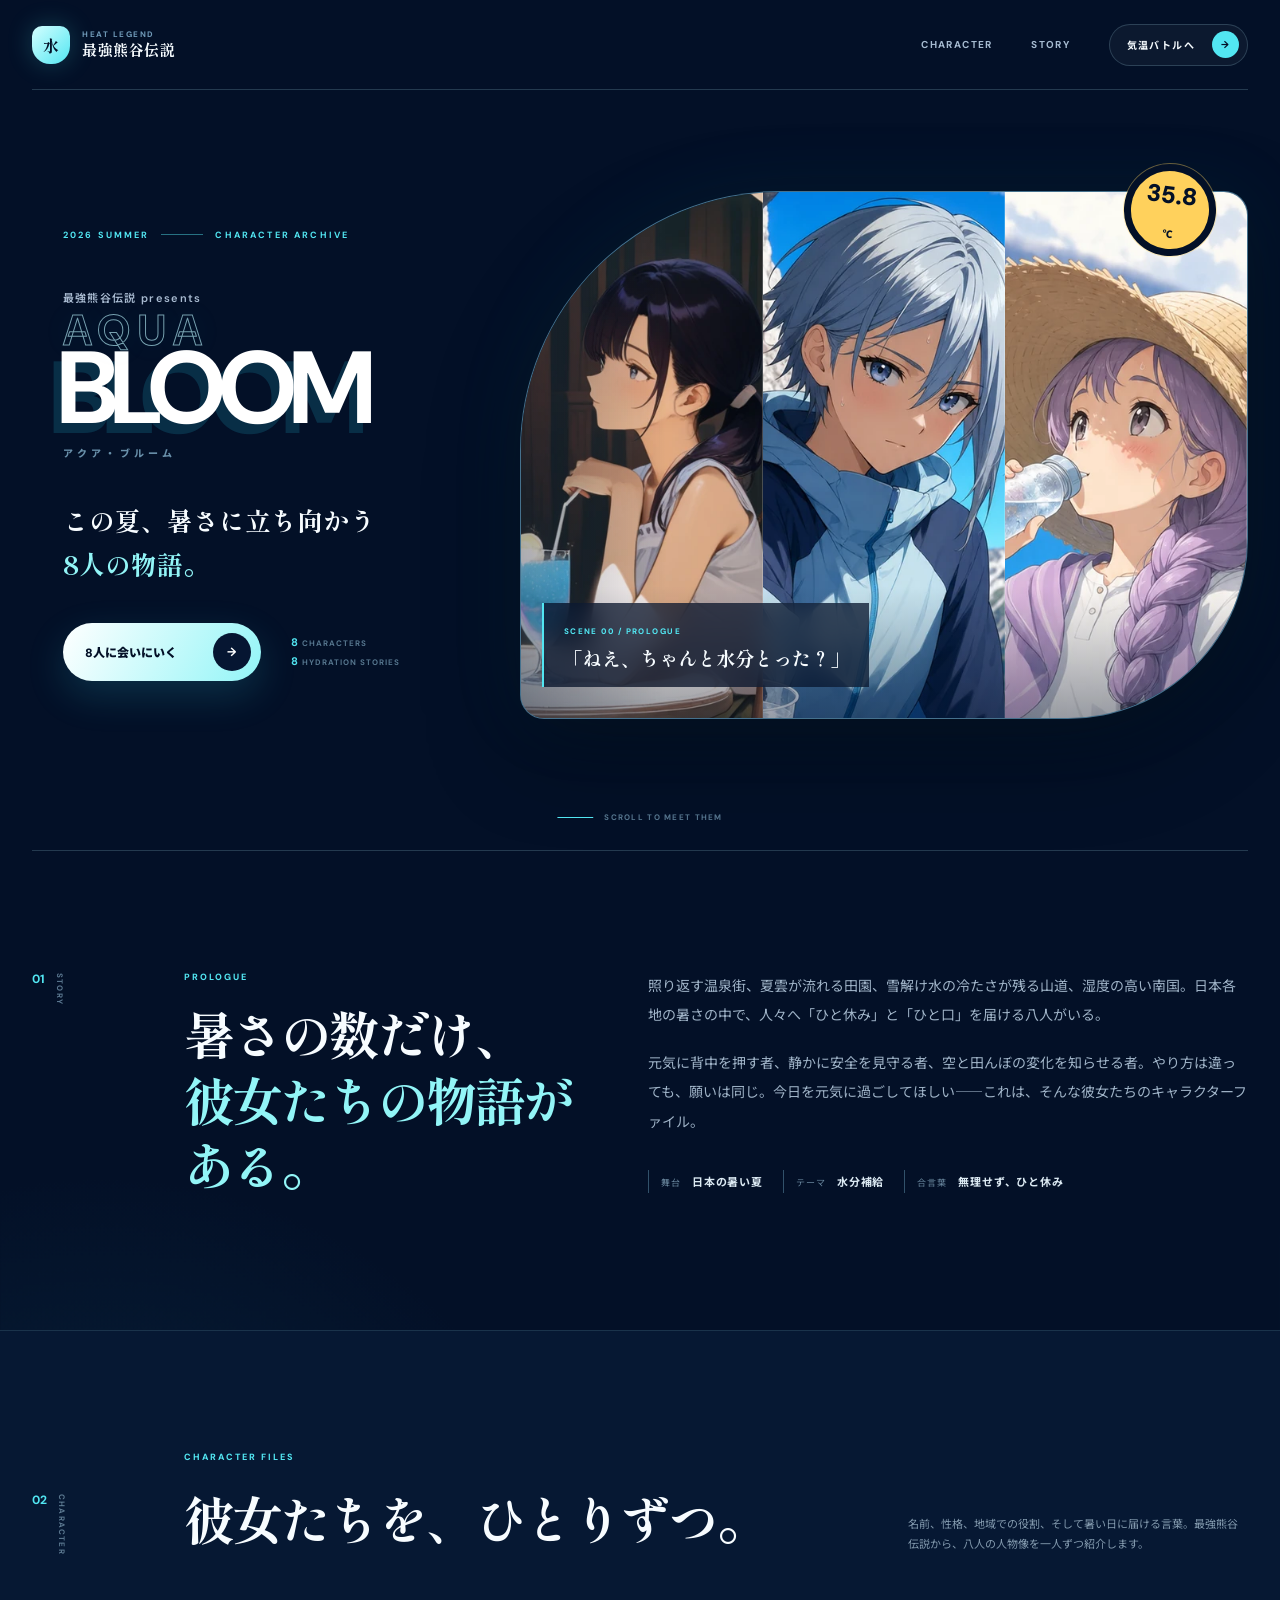
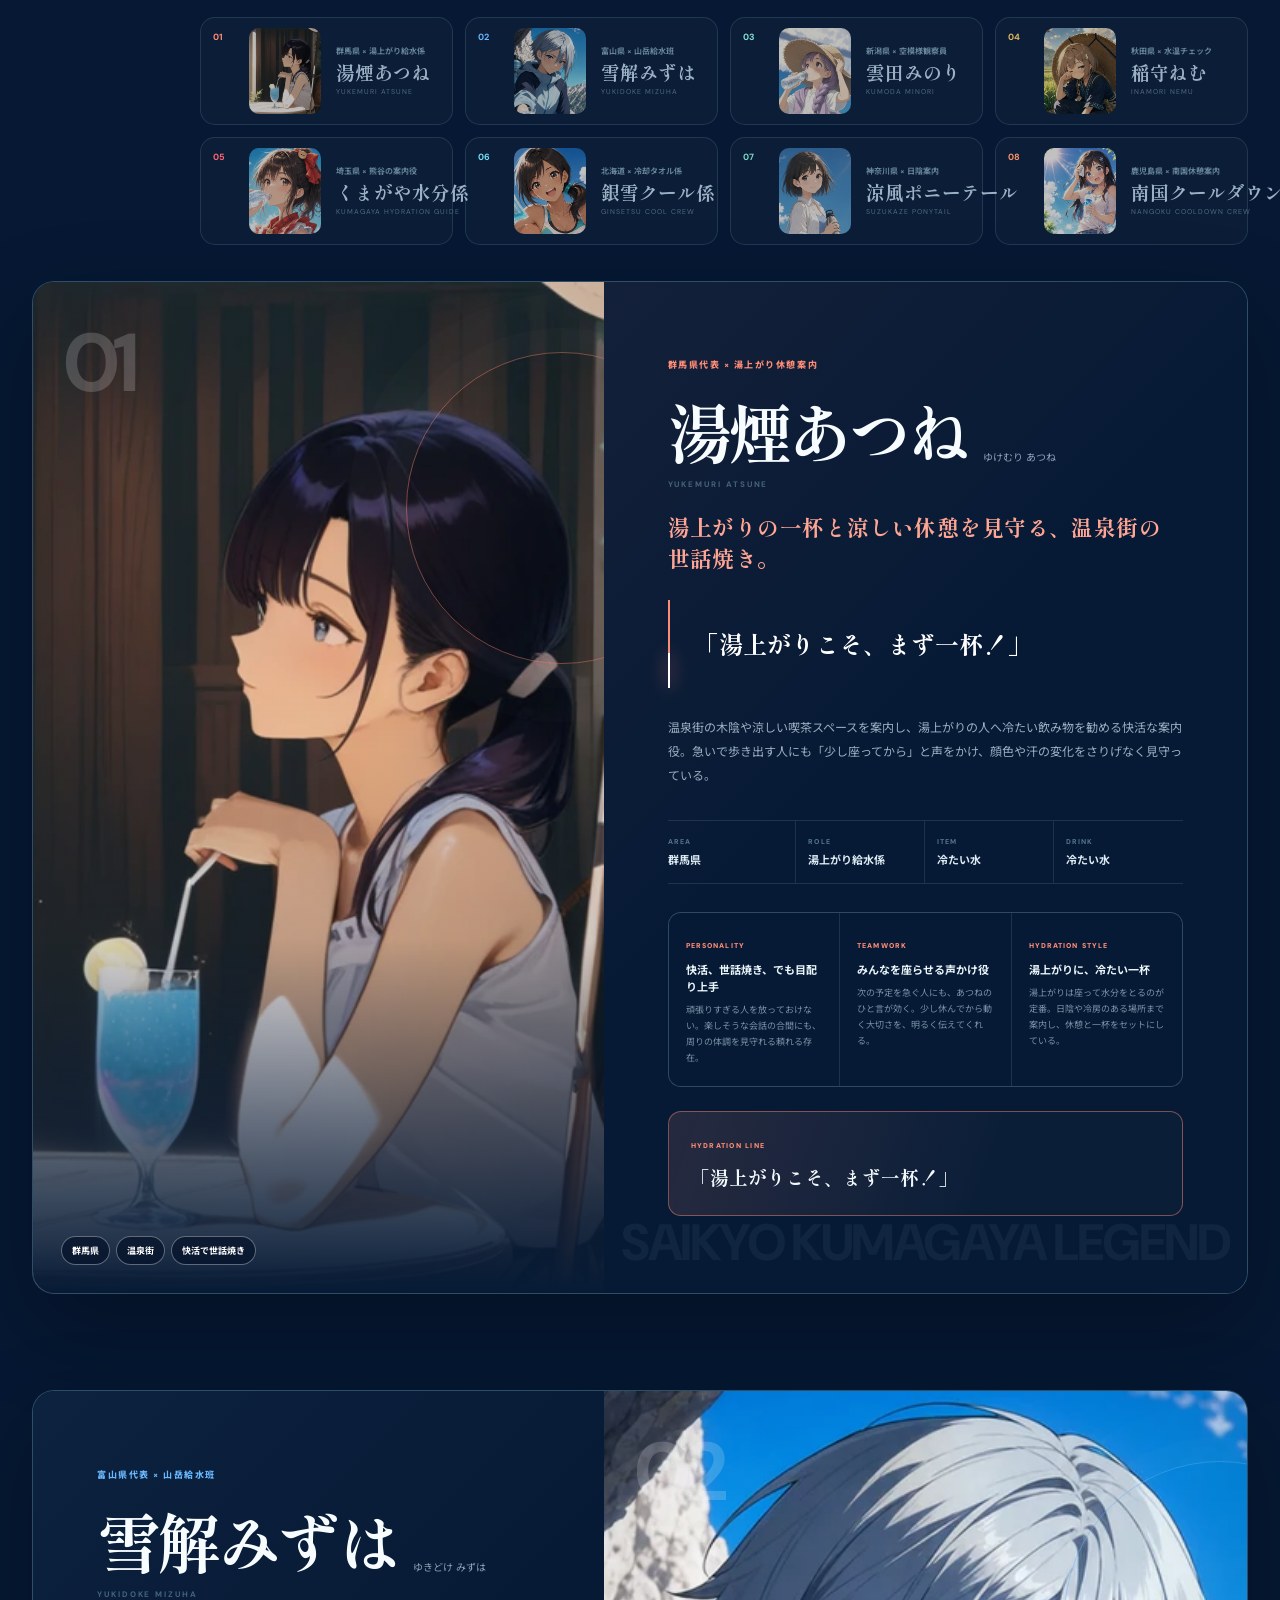
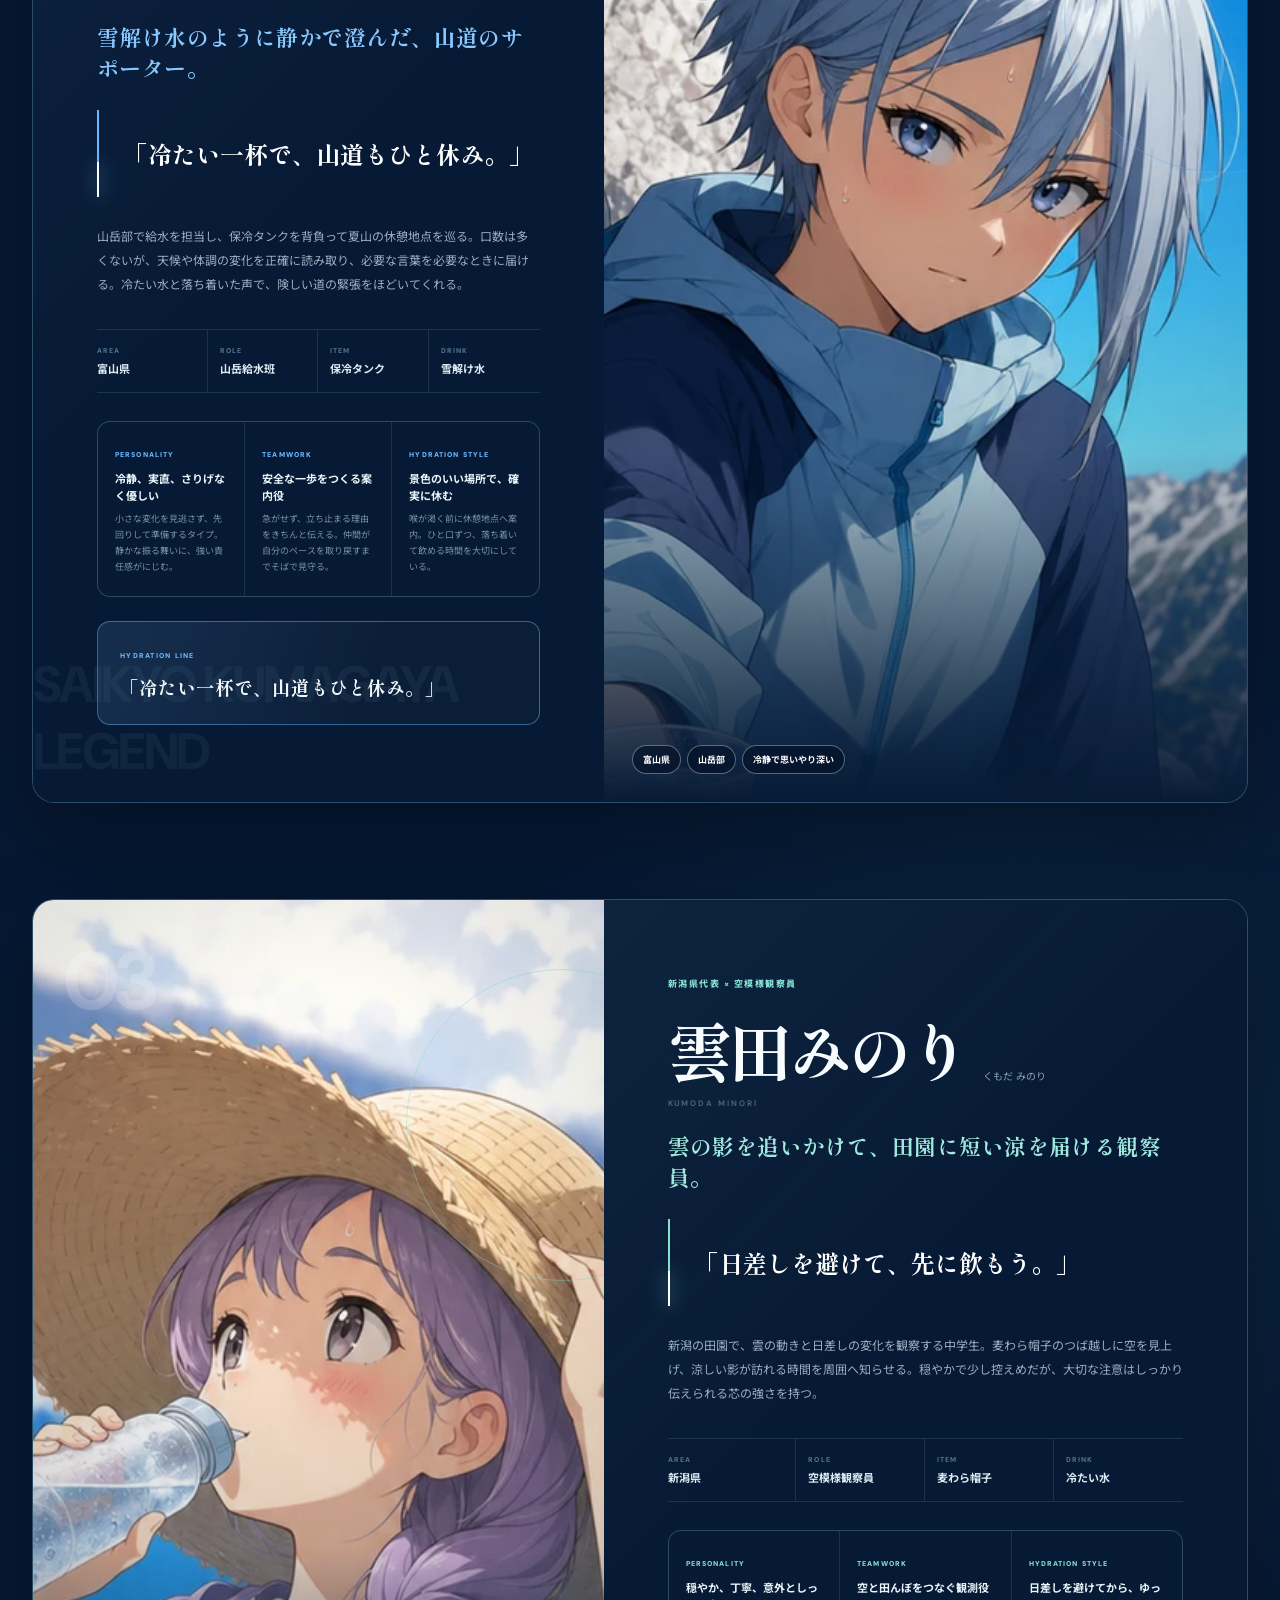
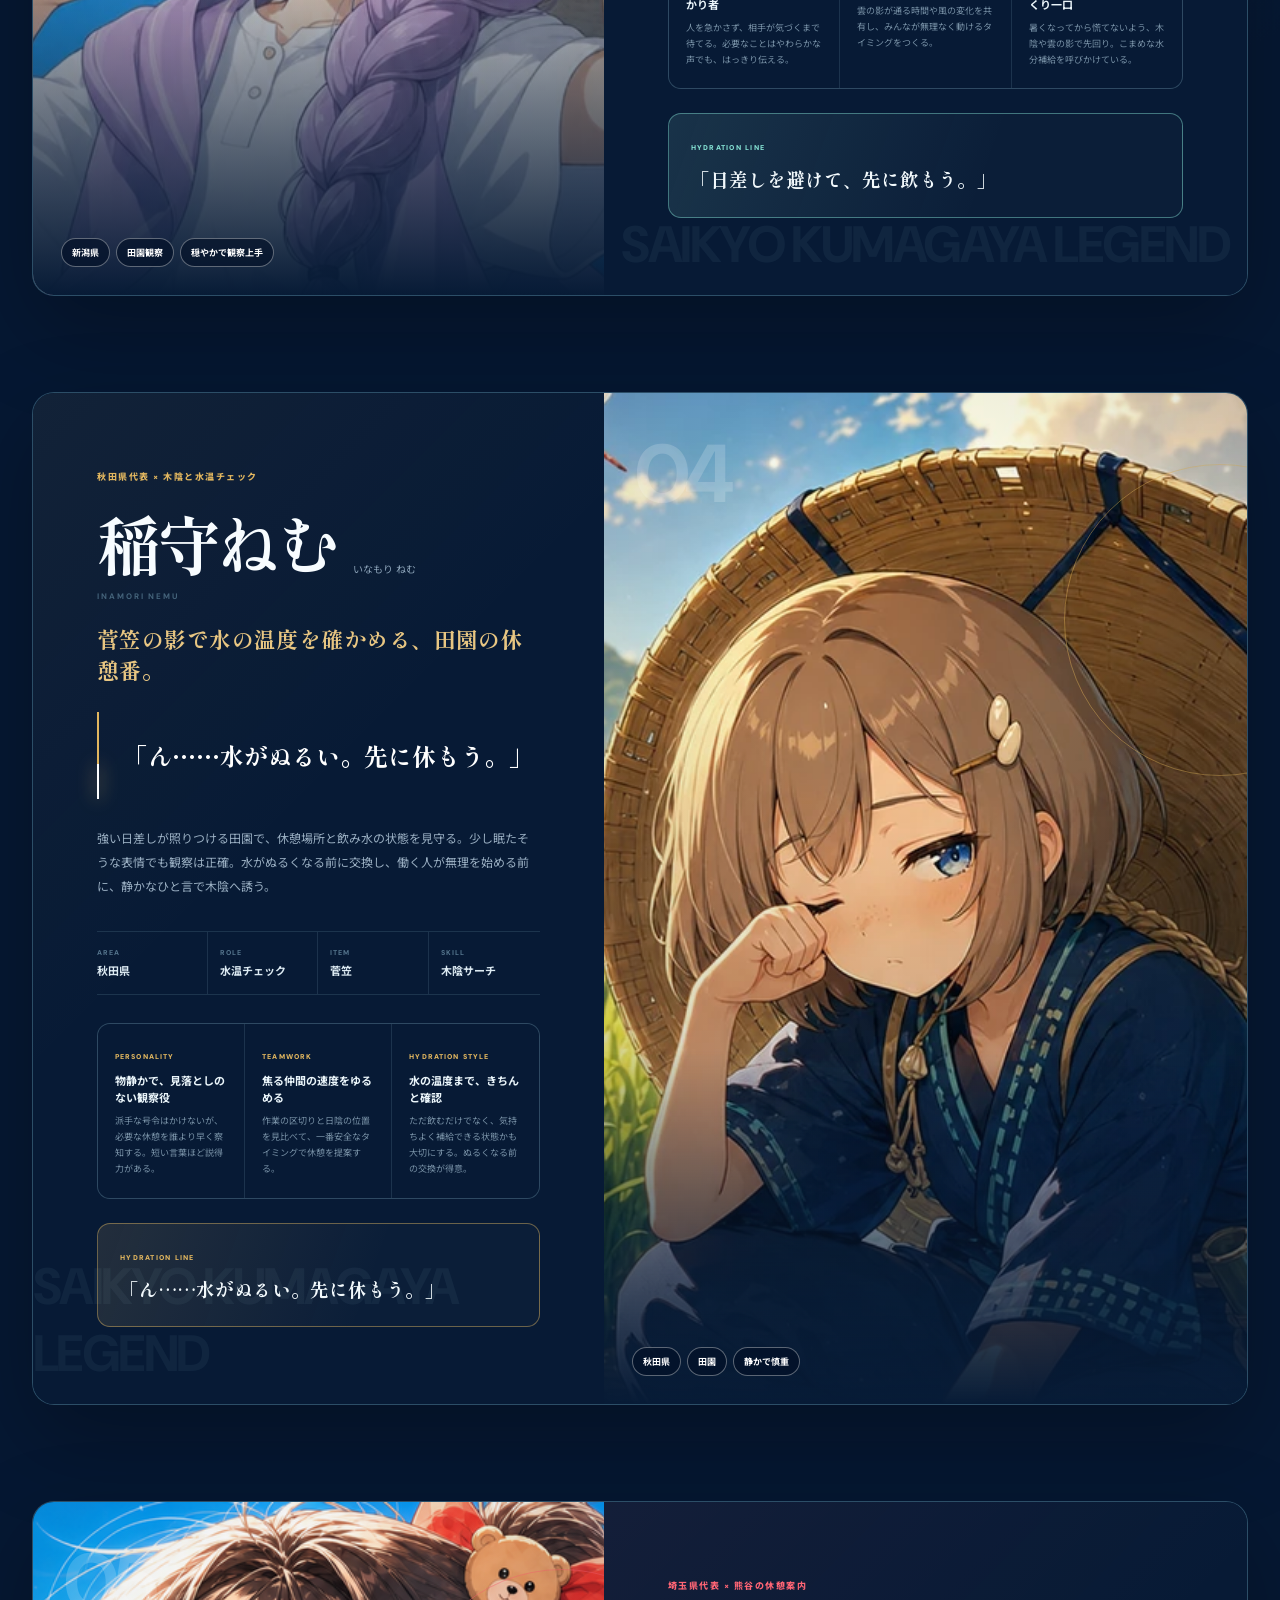
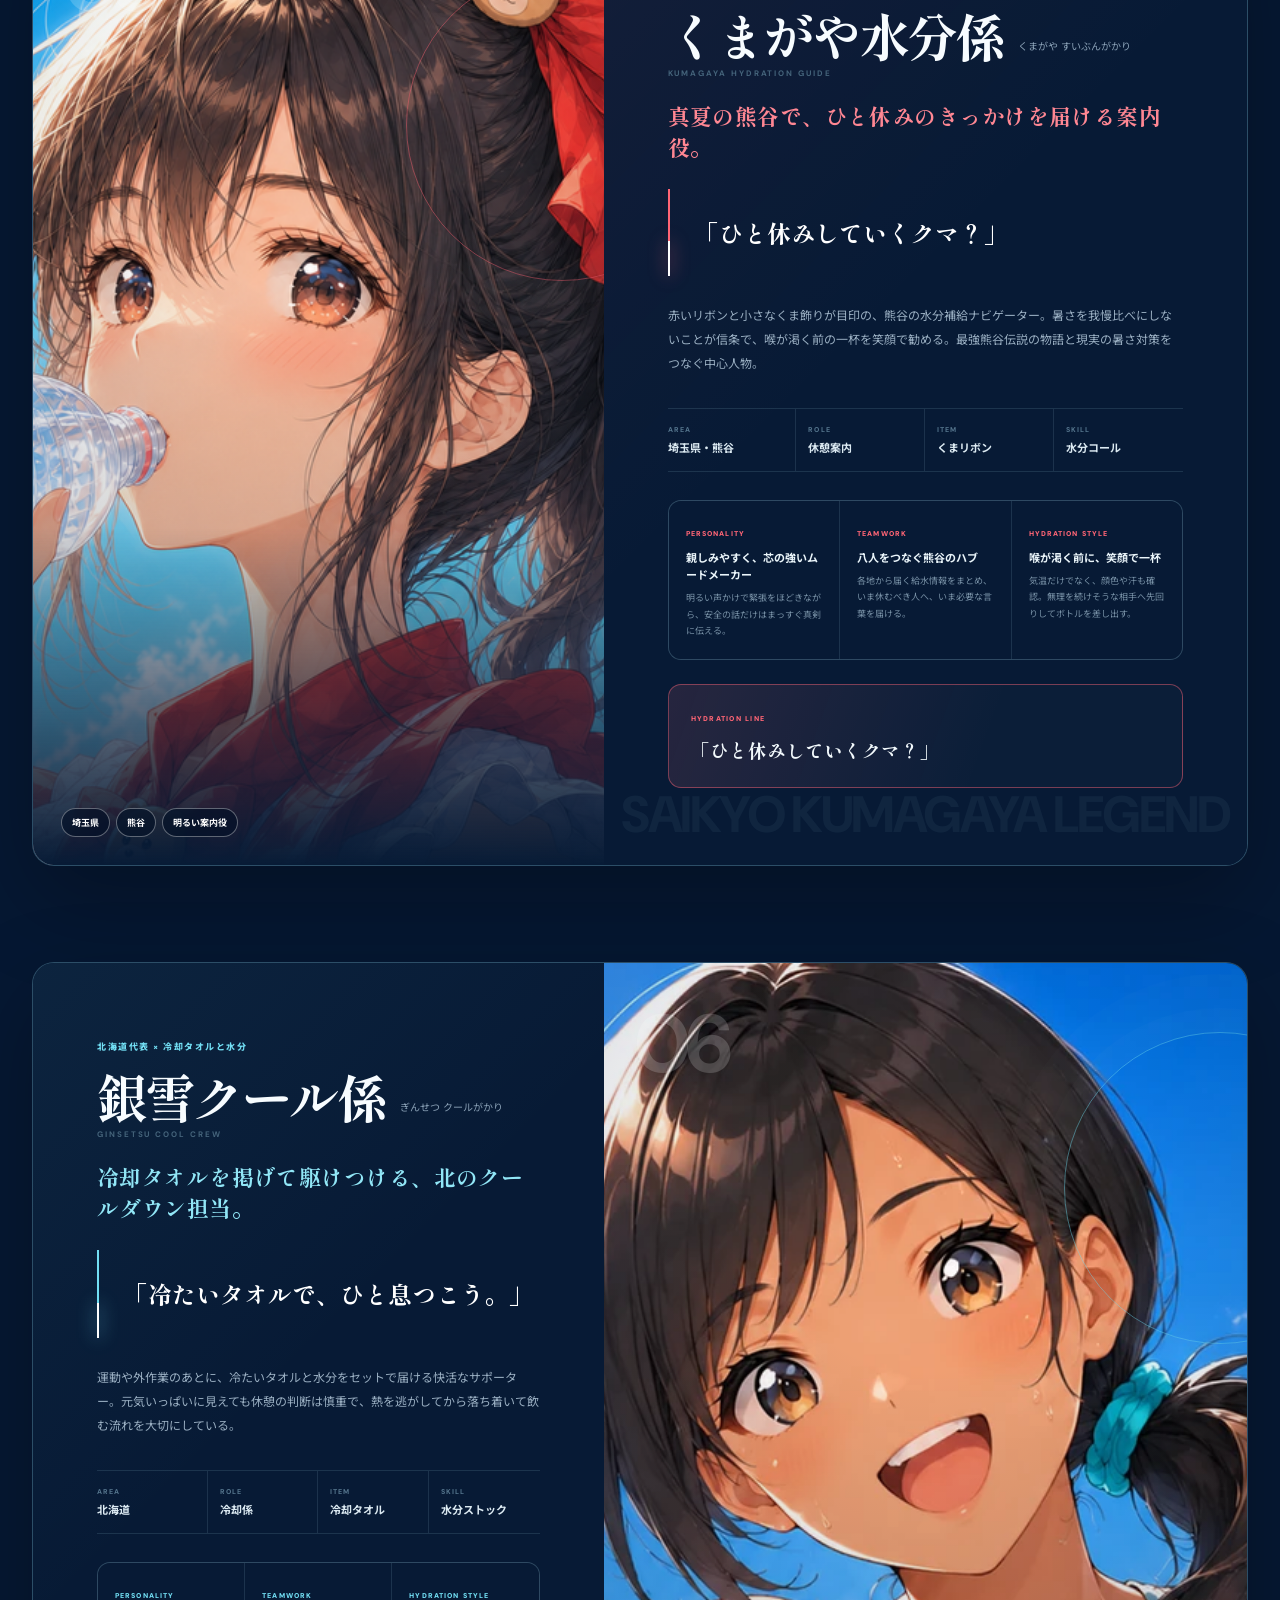
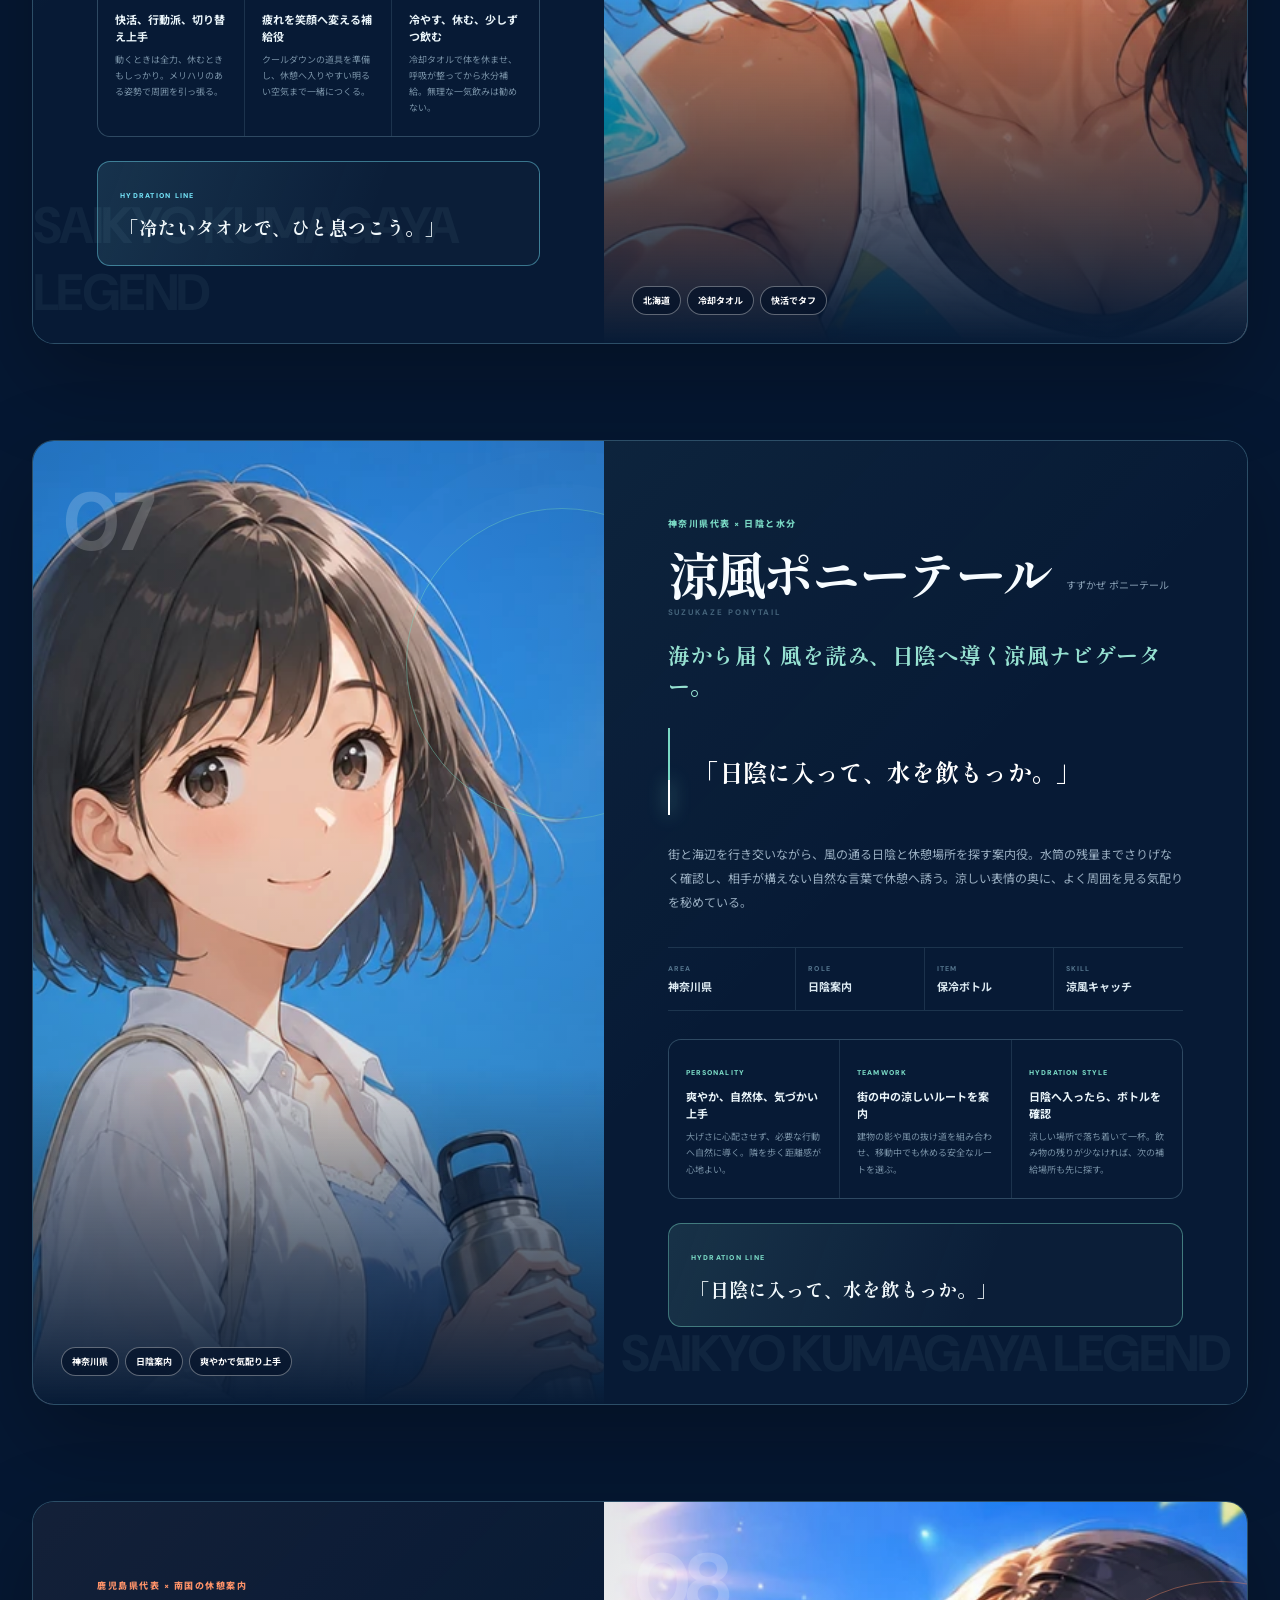
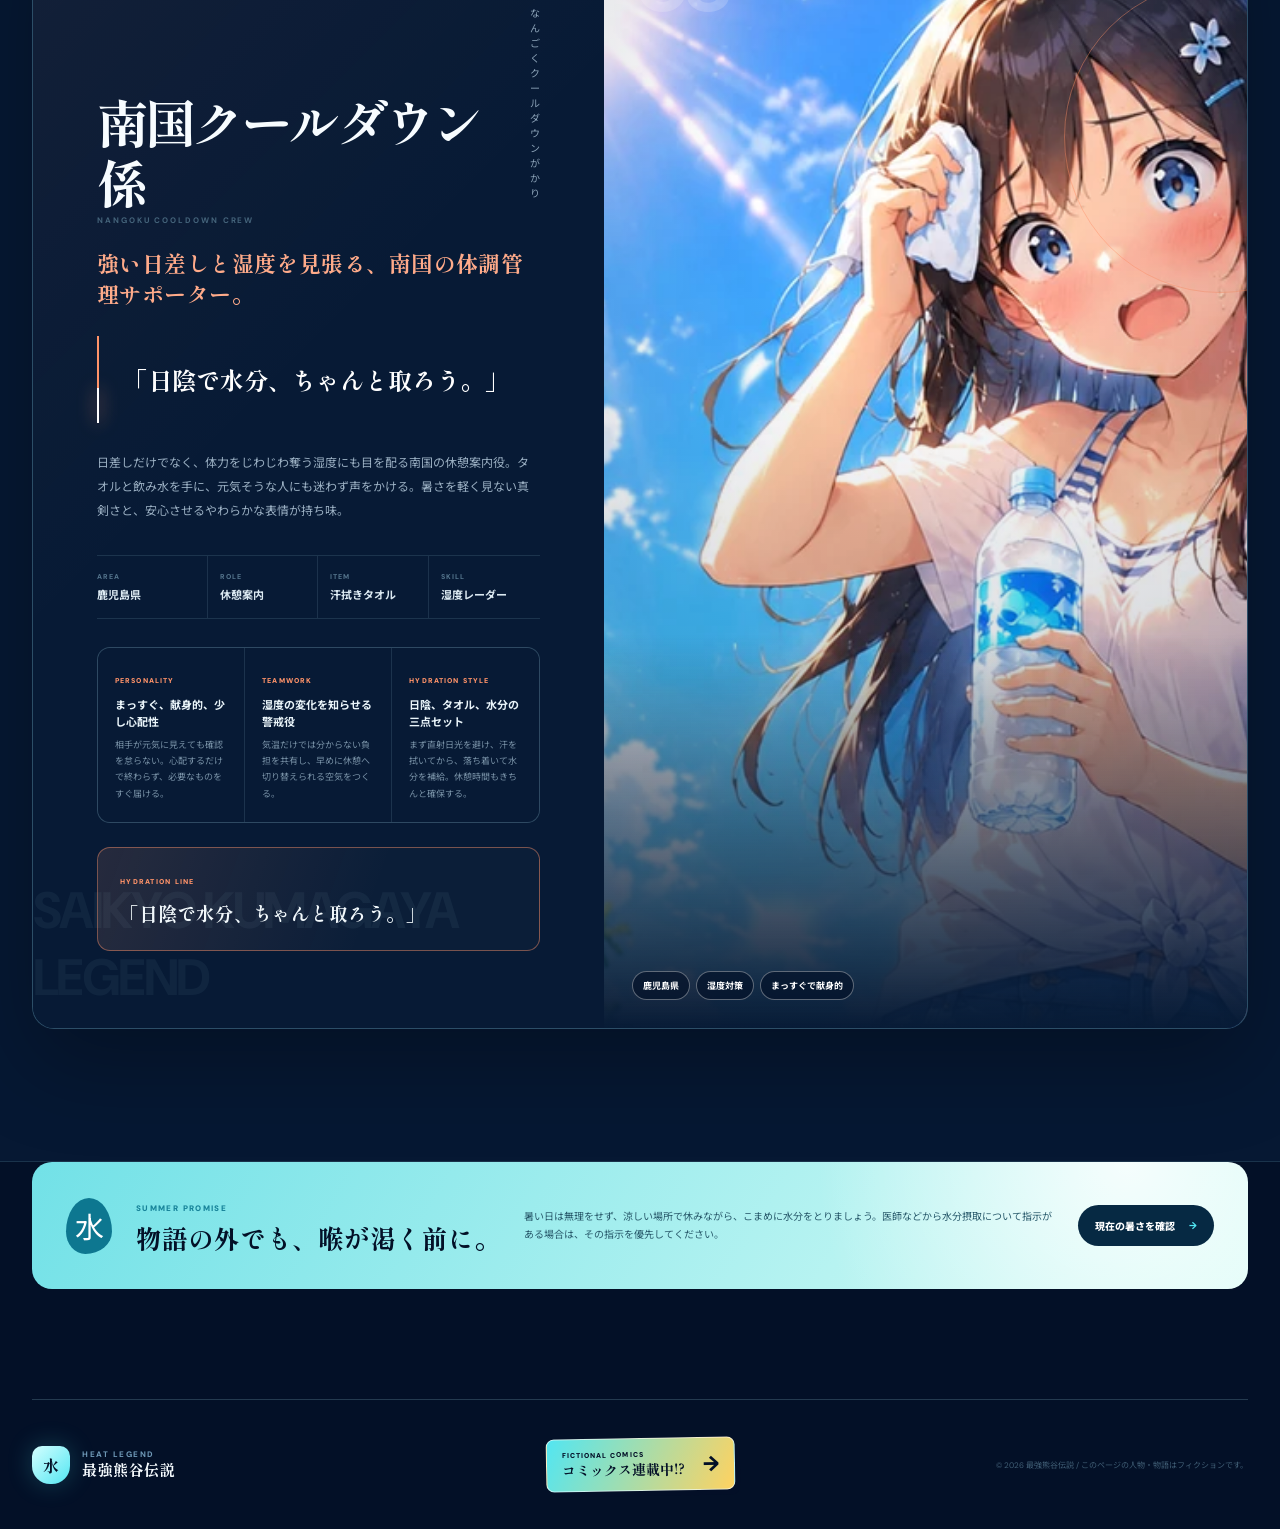
==== commit dad5f168: "47都道府県キャラを固有化し給水ビジュアルを更新" ====
--- a/characters.html
+++ b/characters.html
@@ -14,7 +14,7 @@
   <meta name="twitter:card" content="summary_large_image">
   <title>AQUA BLOOM｜最強熊谷伝説 キャラクター紹介</title>
   <link rel="icon" type="image/png" sizes="32x32" href="assets/icons/favicon-32.png">
-  <link rel="stylesheet" href="css/characters.css?v=20260728-eight1">
+  <link rel="stylesheet" href="css/characters.css?v=20260731-cafe1">
 </head>
 <body>
   <a class="skip-link" href="#main">メインコンテンツへ</a>
@@ -93,7 +93,7 @@
         <a class="character-tab" href="#atsune">
           <span class="tab-number">01</span>
           <span class="tab-portrait portrait-kaho" aria-hidden="true"></span>
-          <span class="tab-name"><small>群馬県 × 温泉設備係</small><b>湯煙あつね</b><i>YUKEMURI ATSUNE</i></span>
+          <span class="tab-name"><small>群馬県 × 湯上がり給水係</small><b>湯煙あつね</b><i>YUKEMURI ATSUNE</i></span>
         </a>
         <a class="character-tab" href="#mizuha">
           <span class="tab-number">02</span>
@@ -137,42 +137,42 @@
           <div class="character-stage">
             <div class="character-image portrait-kaho" role="img" aria-label="湯煙あつねのキャラクタービジュアル"></div>
             <span class="character-number">01</span>
-            <div class="trait-chips"><span>群馬県</span><span>温泉街</span><span>豪快で世話焼き</span></div>
-          </div>
-          <div class="character-details">
-            <p class="character-role">群馬県代表 × 温泉街の設備係</p>
+            <div class="trait-chips"><span>群馬県</span><span>温泉街</span><span>快活で世話焼き</span></div>
+          </div>
+          <div class="character-details">
+            <p class="character-role">群馬県代表 × 湯上がり休憩案内</p>
             <div class="character-name">
               <h3 id="atsune-name">湯煙あつね</h3>
               <span>ゆけむり あつね</span>
               <small>YUKEMURI ATSUNE</small>
             </div>
-            <p class="character-catch">湯けむりの向こうから現れる、頼れる温泉街の整備屋。</p>
-            <blockquote>「工具は置いて、まず水だ！」</blockquote>
-            <p class="character-description">配管用のレンチを肩に、温泉街の設備を見回る行動派。作業へ夢中になる仲間を見つけると、誰より大きな声で休憩を知らせる。勢いのある口調とは裏腹に、人の顔色や汗の変化を見逃さない細やかな一面も持つ。</p>
+            <p class="character-catch">湯上がりの一杯と涼しい休憩を見守る、温泉街の世話焼き。</p>
+            <blockquote>「湯上がりこそ、まず一杯！」</blockquote>
+            <p class="character-description">温泉街の木陰や涼しい喫茶スペースを案内し、湯上がりの人へ冷たい飲み物を勧める快活な案内役。急いで歩き出す人にも「少し座ってから」と声をかけ、顔色や汗の変化をさりげなく見守っている。</p>
             <dl class="profile-grid">
               <div><dt>AREA</dt><dd>群馬県</dd></div>
-              <div><dt>ROLE</dt><dd>温泉設備係</dd></div>
-              <div><dt>ITEM</dt><dd>パイプレンチ</dd></div>
+              <div><dt>ROLE</dt><dd>湯上がり給水係</dd></div>
+              <div><dt>ITEM</dt><dd>冷たい水</dd></div>
               <div><dt>DRINK</dt><dd>冷たい水</dd></div>
             </dl>
             <div class="profile-notes">
               <section>
                 <small>PERSONALITY</small>
-                <h4>豪快、快活、でも目配り上手</h4>
-                <p>困っている人を見ると放っておけない。自分の作業よりも、周りの安全を優先できる頼れる存在。</p>
-              </section>
-              <section>
-                <small>TEAMWORK</small>
-                <h4>みんなの手を止める号令役</h4>
-                <p>頑張りすぎる現場ほど、あつねのひと言が効く。休むことも仕事の一部だと、明るく教えてくれる。</p>
-              </section>
-              <section>
-                <small>HYDRATION STYLE</small>
-                <h4>工具より先に、冷たい一杯</h4>
-                <p>作業を始める前と、汗をかいた後の二段構え。声かけと水の手渡しをセットにしている。</p>
-              </section>
-            </div>
-            <div class="signature-line"><small>HYDRATION LINE</small><p>「工具は置いて、まず水だ！」</p></div>
+                <h4>快活、世話焼き、でも目配り上手</h4>
+                <p>頑張りすぎる人を放っておけない。楽しそうな会話の合間にも、周りの体調を見守れる頼れる存在。</p>
+              </section>
+              <section>
+                <small>TEAMWORK</small>
+                <h4>みんなを座らせる声かけ役</h4>
+                <p>次の予定を急ぐ人にも、あつねのひと言が効く。少し休んでから動く大切さを、明るく伝えてくれる。</p>
+              </section>
+              <section>
+                <small>HYDRATION STYLE</small>
+                <h4>湯上がりに、冷たい一杯</h4>
+                <p>湯上がりは座って水分をとるのが定番。日陰や冷房のある場所まで案内し、休憩と一杯をセットにしている。</p>
+              </section>
+            </div>
+            <div class="signature-line"><small>HYDRATION LINE</small><p>「湯上がりこそ、まず一杯！」</p></div>
           </div>
         </article>
 
--- a/css/characters.css
+++ b/css/characters.css
@@ -1118,7 +1118,8 @@
 }
 
 .adopted-kaho {
-  background-image: url("../assets/characters/pref-gunma.webp");
+  background-image: url("../assets/characters/pref-gunma-v2.webp");
+  background-position: 68% 38%;
 }
 
 .adopted-shizuku {
@@ -1137,8 +1138,8 @@
 
 .tab-portrait.portrait-kaho,
 .character-image.portrait-kaho {
-  background-image: url("../assets/characters/pref-gunma.webp");
-  background-position: center;
+  background-image: url("../assets/characters/pref-gunma-v2.webp");
+  background-position: 68% 38%;
 }
 
 .tab-portrait.portrait-shizuku,
